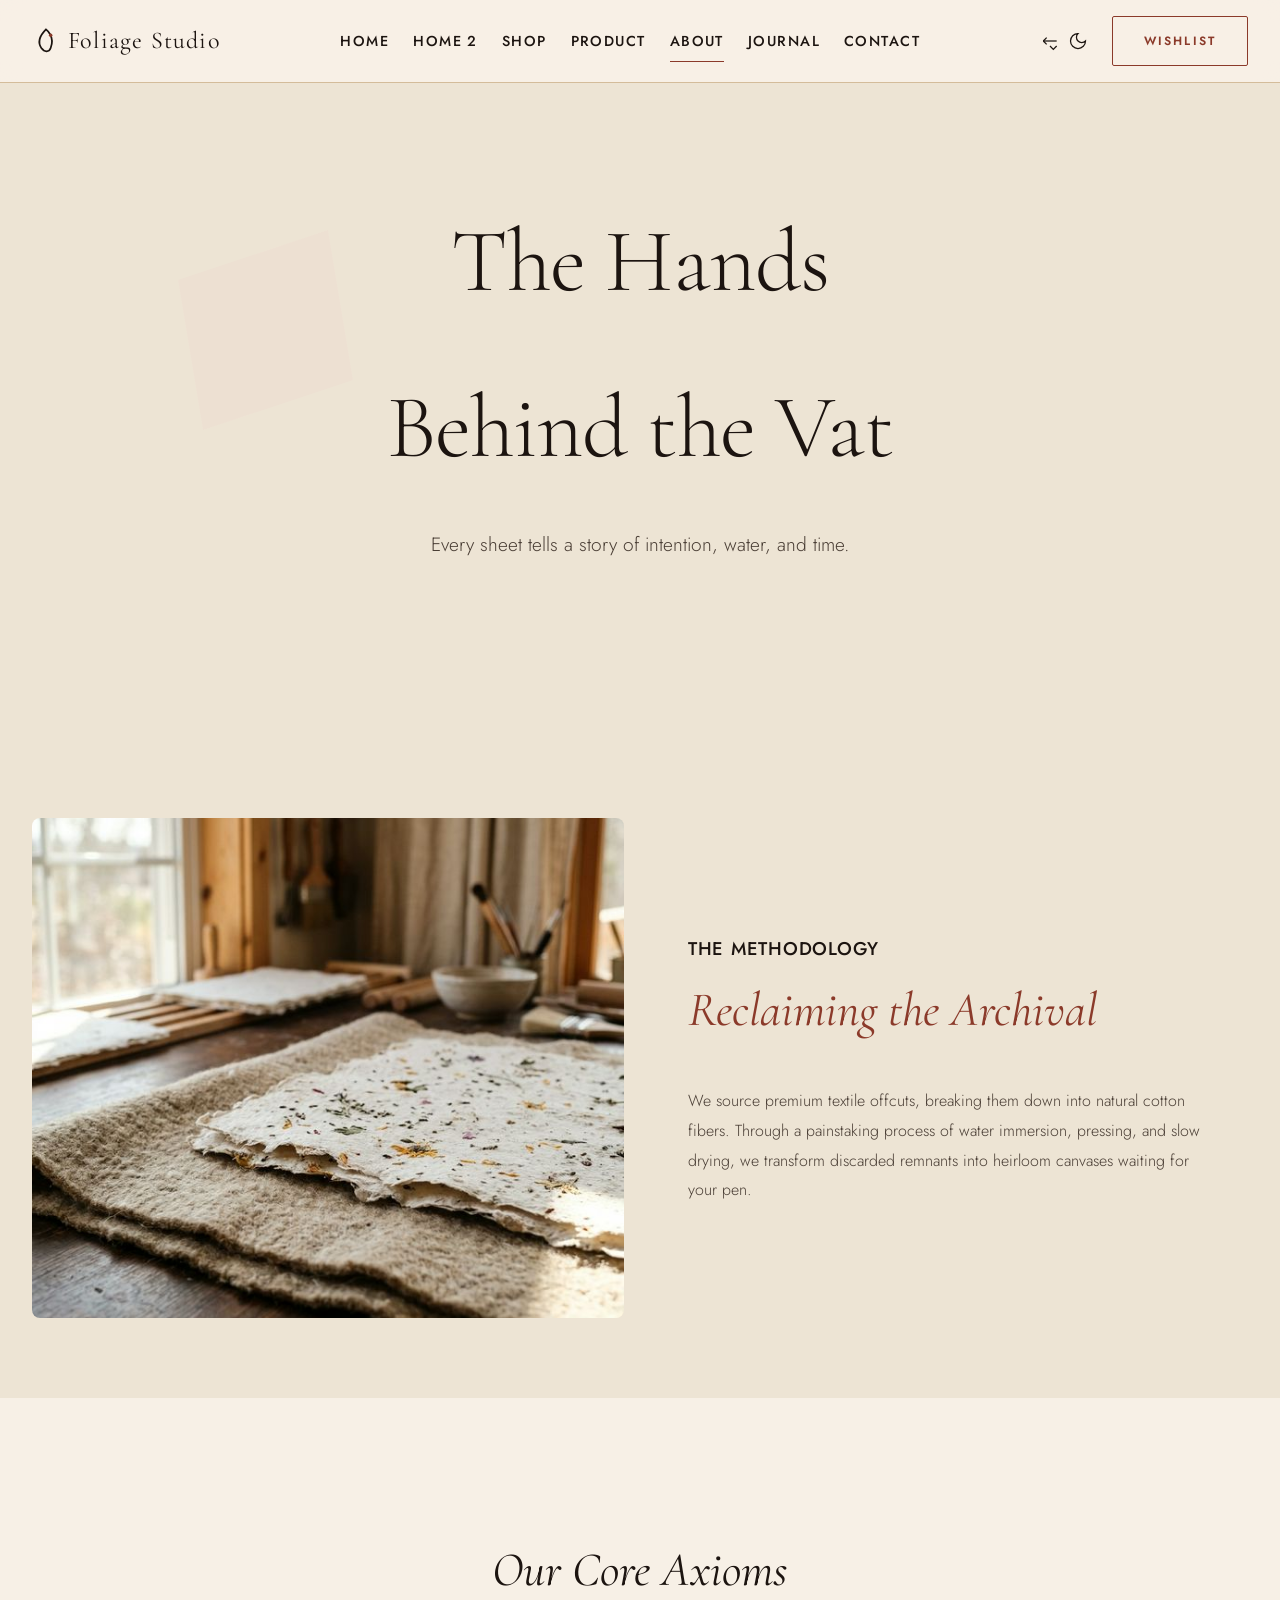
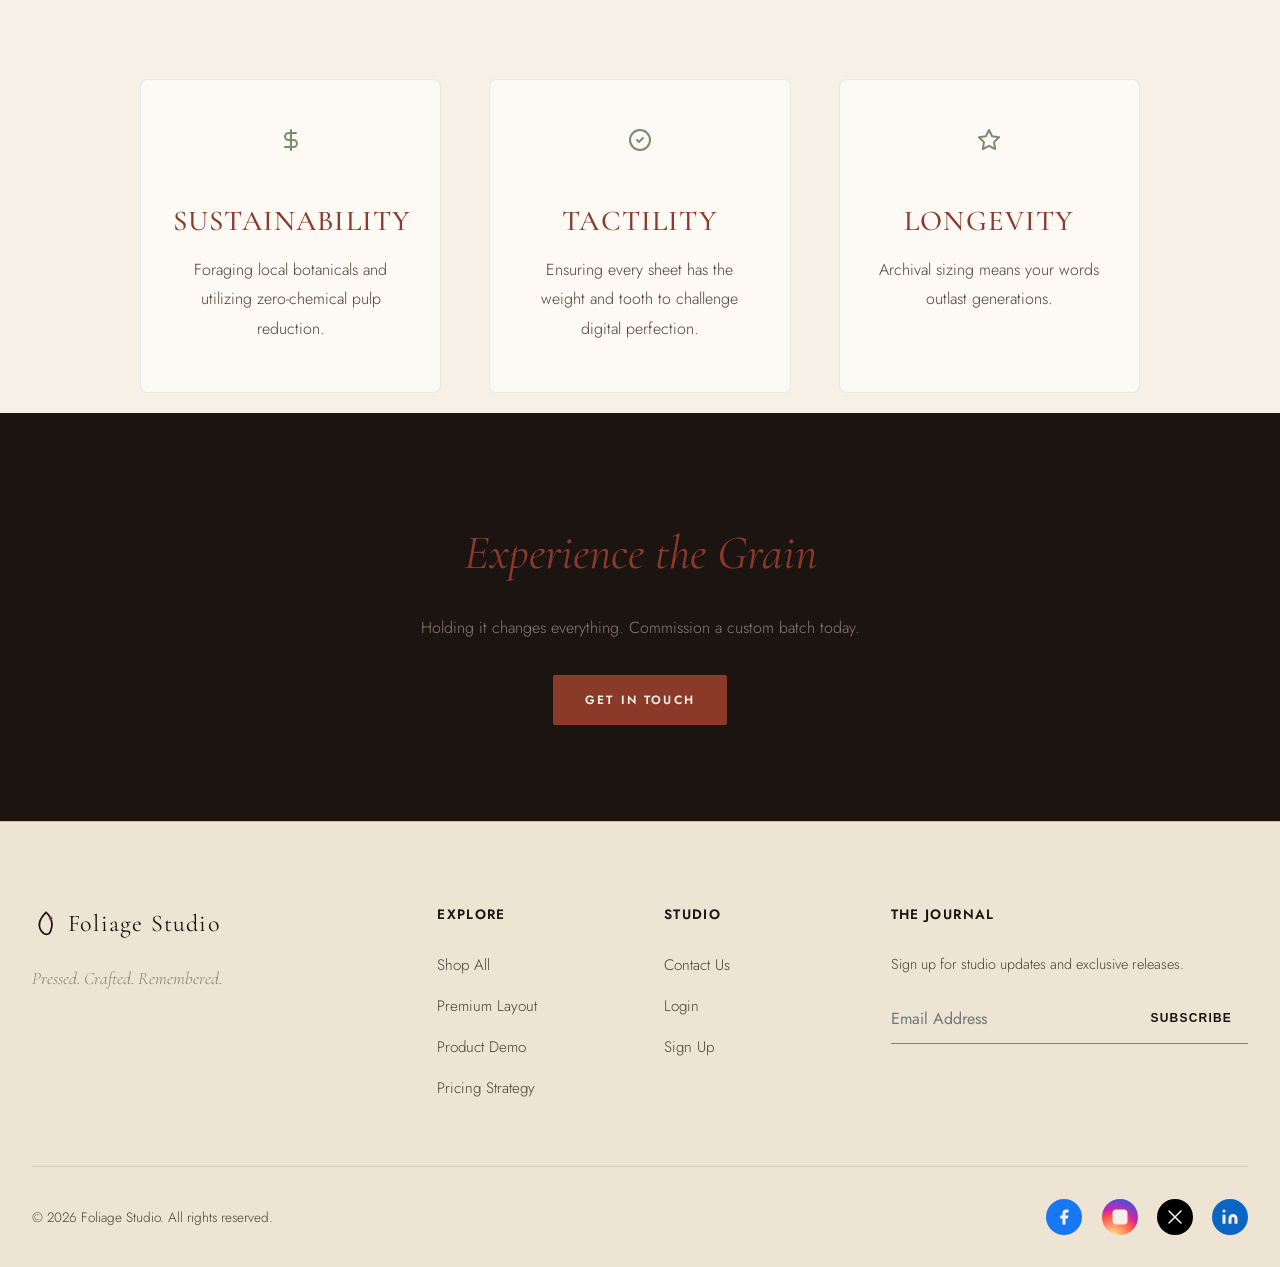
==== about.html @ acf6b8cf "first commit" ====
<!DOCTYPE html>
<html lang="en" dir="ltr">

<head>
    <meta charset="UTF-8">
    <meta name="viewport" content="width=device-width, initial-scale=1.0">
    <title>About | Foliage Studio</title>

    <link rel="preconnect" href="https://fonts.googleapis.com">
    <link rel="preconnect" href="https://fonts.gstatic.com" crossorigin>
    <link
        href="https://fonts.googleapis.com/css2?family=Cormorant+Garamond:ital,wght@0,300;0,400;1,300;1,400&family=Jost:wght@300;500;600&family=Courier+Prime&display=swap"
        rel="stylesheet">

    <link rel="stylesheet" href="assets/css/styles.css">
    <script src="assets/js/script.js" defer></script>
    <style>
        /* Unique Animations for About Page */
        .reveal-right {
            opacity: 0;
            transform: translateX(-50px);
            transition: opacity 1s cubic-bezier(0.2, 0.8, 0.2, 1), transform 1s cubic-bezier(0.2, 0.8, 0.2, 1);
        }

        .reveal-right.in-view {
            opacity: 1;
            transform: translateX(0);
        }

        .slow-zoom {
            overflow: hidden;
            border-radius: var(--radius-lg);
        }

        .slow-zoom img {
            width: 100%;
            height: 100%;
            object-fit: cover;
            transform: scale(1.2);
            transition: transform 2.5s cubic-bezier(0.22, 1, 0.36, 1);
        }

        .slow-zoom.in-view img {
            transform: scale(1);
        }

        .float-pulse {
            animation: aboutFloatPulse 6s ease-in-out infinite;
        }

        @keyframes aboutFloatPulse {
            0% {
                transform: translateY(0) scale(1);
            }

            50% {
                transform: translateY(-15px) scale(1.02);
            }

            100% {
                transform: translateY(0) scale(1);
            }
        }

        .about-values-grid {
            display: grid;
            grid-template-columns: repeat(3, 1fr);
            gap: 3rem;
            margin-top: 4rem;
        }

        .value-card {
            background: var(--bg-card);
            padding: 3rem 2rem;
            text-align: center;
            border-radius: var(--radius-lg);
            border: 0.5px solid rgba(28, 20, 16, 0.08);
            position: relative;
            z-index: 1;
            overflow: hidden;
        }

        .value-card::before {
            content: '';
            position: absolute;
            top: 100%;
            left: 0;
            width: 100%;
            height: 100%;
            background: var(--color-primary-light);
            z-index: -1;
            transition: top 0.4s cubic-bezier(0.2, 0.8, 0.2, 1);
        }

        .value-card:hover::before {
            top: 0;
        }

        .value-card:hover h3 {
            color: var(--color-primary-dark);
        }

        .value-card h3 {
            transition: color 0.4s ease;
        }

        @media (max-width: 900px) {
            .about-values-grid {
                grid-template-columns: 1fr;
            }
        }
    </style>
</head>

<body>
    <header class="site-header">
        <a href="index.html" class="brand-logo">
            <svg xmlns="http://www.w3.org/2000/svg" viewBox="0 0 24 24">
                <path d="M12 2C8 6 4 12 8 18c2.5 3.5 6.5 4 8 0 4-10-4-16-4-16z" />
                <circle cx="16" cy="7" r="1.5" class="brand-dot" />
            </svg>
            Foliage Studio
        </a>

        <nav class="nav-links">
            <a href="index.html">Home</a>
            <a href="home-2.html">Home 2</a>
            <a href="shop.html">Shop</a>
            <a href="product.html">Product</a>
            <a href="about.html" class="active">About</a>
            <a href="journal.html">Journal</a>
            <a href="contact.html">Contact</a>
        </nav>

        <div class="header-actions">
            <!-- Toggles -->
            <div class="header-icons">
                <button class="header-icon rtl-toggle" aria-label="Toggle RTL">
                    <svg xmlns="http://www.w3.org/2000/svg" viewBox="0 0 24 24" fill="none" stroke="currentColor">
                        <path d="M4 12h16" />
                        <path d="M4 12l4 4" />
                        <path d="M4 12l4-4" />
                        <path d="m20 18-4 4-4-4" />
                    </svg>
                </button>
                <button class="header-icon theme-toggle" aria-label="Toggle Dark Mode">
                    <svg xmlns="http://www.w3.org/2000/svg" viewBox="0 0 24 24" fill="none" stroke="currentColor">
                        <path d="M12 3a6 6 0 0 0 9 9 9 9 0 1 1-9-9Z" />
                    </svg>
                </button>
            </div>

            <div class="header-ctas">
                <a href="login.html" class="btn-secondary">Wishlist</a>
            </div>

            <button class="mobile-menu-btn" aria-label="Menu">
                <svg class="lucide lucide-menu" xmlns="http://www.w3.org/2000/svg" width="24" height="24"
                    viewBox="0 0 24 24" fill="none" stroke="currentColor" stroke-width="2" stroke-linecap="round"
                    stroke-linejoin="round">
                    <line x1="4" x2="20" y1="12" y2="12" />
                    <line x1="4" x2="20" y1="6" y2="6" />
                    <line x1="4" x2="20" y1="18" y2="18" />
                </svg>
            </button>
        </div>
    </header>

    <main>
        <!-- ABOUT SECTION 1: UNIQUE HERO TEXT REVEAL -->
        <section class="page-header paper-texture stagger-container" style="padding-bottom: 8rem; position: relative;">
            <svg class="floating-sheet-svg float-pulse" style="left: 10%; top: 20%; opacity: 0.3;"
                viewBox="0 0 100 100">
                <path d="M80 10 L20 30 L30 90 L90 70 Z" fill="var(--color-primary-light)" />
            </svg>

            <h1 class="stagger-item reveal-right" style="font-size: clamp(3rem, 7vw, 6rem);">The Hands<br>Behind the Vat
            </h1>
            <p class="stagger-item"
                style="margin-top:1rem; max-width: 600px; margin-left:auto; margin-right:auto; font-size: 1.2rem;">
                Every sheet tells a story of intention, water, and time.
            </p>
        </section>

        <!-- ABOUT SECTION 2: SLOW ZOOM PROCESS -->
        <section class="section-overlap z-2" style="background:var(--bg-surface);">
            <div class="section-divider-top divider-bg-surface">
                <svg viewBox="0 0 1200 120" preserveAspectRatio="none">
                    <path
                        d="M0 0v46.29c47.79 22.2 103.59 32.17 158 28 70.36-5.37 136.33-33.31 206.8-37.5 73.84-4.36 147.54 16.88 218.2 35.26 69.27 18 138.3 24.88 209.4 13.08 36.15-6 69.85-17.84 104.45-29.34C989.49 25 1113-14.29 1200 52.47V0z"
                        class="shape-fill" opacity=".25" />
                    <path
                        d="M0 0v15.81c13 21.11 27.64 41.05 47.69 56.24C99.41 111.27 165 111 224.58 91.58c31.15-10.15 60.09-26.07 89.67-39.8 40.92-19 84.73-46 130.83-49.67 36.26-2.85 70.9 9.42 98.6 31.56 31.77 25.39 62.32 62 103.63 73 40.44 10.79 81.35-6.69 119.13-24.28s75.16-39 116.92-43.05c59.73-5.85 113.28 22.88 168.9 38.84 30.2 8.66 59 6.17 87.09-7.5V0z"
                        class="shape-fill" opacity=".5" />
                    <path
                        d="M0 0v5.63C149.93 59 314.09 71.32 475.83 42.57c43-8.13 84.6-24.22 127.32-34.42C645.72-2.19 686.91 1 729 9c42.86 8.1 85.63 21.84 128.53 29.8 40.85 7.57 82 4.19 123.1-2.9C1043.14 24.57 1121.24 9 1200 24.83V0z"
                        class="shape-fill" />
                </svg>
            </div>

            <div class="grid grid-2 stagger-container" style="align-items: center;">
                <div class="slow-zoom stagger-item" style="height: 500px;">
                    <img src="assets/images/about_methodology.png" alt="Studio Process">
                </div>
                <div class="stagger-item" style="padding: 2rem;">
                    <h3 style="color:var(--text-ink);">The Methodology</h3>
                    <h2 style="margin-bottom: 2rem; color: var(--color-primary);">Reclaiming the Archival</h2>
                    <p>We source premium textile offcuts, breaking them down into natural cotton fibers. Through a
                        painstaking process of water immersion, pressing, and slow drying, we transform discarded
                        remnants into heirloom canvases waiting for your pen.</p>
                </div>
            </div>
        </section>

        <!-- ABOUT SECTION 3: ANIMATED VALUES GRID -->
        <section class="section-overlap z-3 paper-texture" style="background:var(--bg-primary);">
            <div class="section-divider-top divider-bg-primary">
                <svg viewBox="0 0 1200 120" preserveAspectRatio="none">
                    <path
                        d="M321.39,56.44c58-10.79,114.16-30.13,172-41.86,82.39-16.72,168.19-17.73,250.45-.39C823.78,31,906.67,72,985.66,92.83c70.05,18.48,146.53,26.09,214.34,3V0H0V27.35A600.21,600.21,0,0,0,321.39,56.44Z"
                        class="shape-fill"></path>
                </svg>
            </div>

            <div class="stagger-container" style="text-align: center; max-width: 1000px; margin: 0 auto;">
                <h2 class="stagger-item">Our Core Axioms</h2>
                <div class="about-values-grid">
                    <div class="value-card stagger-item">
                        <svg class="card-icon" xmlns="http://www.w3.org/2000/svg" width="32" height="32"
                            viewBox="0 0 24 24" fill="none" stroke="currentColor" stroke-width="2"
                            stroke-linecap="round" stroke-linejoin="round">
                            <path d="M12 2v20" />
                            <path d="M17 5H9.5a3.5 3.5 0 0 0 0 7h5a3.5 3.5 0 0 1 0 7H6" />
                        </svg>
                        <h3 style="margin-top: 1rem; font-family:var(--font-display); font-size:1.8rem;">Sustainability
                        </h3>
                        <p style="margin-top: 0.5rem;">Foraging local botanicals and utilizing zero-chemical pulp
                            reduction.</p>
                    </div>
                    <div class="value-card stagger-item">
                        <svg class="card-icon" xmlns="http://www.w3.org/2000/svg" width="32" height="32"
                            viewBox="0 0 24 24" fill="none" stroke="currentColor" stroke-width="2"
                            stroke-linecap="round" stroke-linejoin="round">
                            <circle cx="12" cy="12" r="10" />
                            <path d="m9 12 2 2 4-4" />
                        </svg>
                        <h3 style="margin-top: 1rem; font-family:var(--font-display); font-size:1.8rem;">Tactility</h3>
                        <p style="margin-top: 0.5rem;">Ensuring every sheet has the weight and tooth to challenge
                            digital perfection.</p>
                    </div>
                    <div class="value-card stagger-item">
                        <svg class="card-icon" xmlns="http://www.w3.org/2000/svg" width="32" height="32"
                            viewBox="0 0 24 24" fill="none" stroke="currentColor" stroke-width="2"
                            stroke-linecap="round" stroke-linejoin="round">
                            <polygon
                                points="12 2 15.09 8.26 22 9.27 17 14.14 18.18 21.02 12 17.77 5.82 21.02 7 14.14 2 9.27 8.91 8.26 12 2" />
                        </svg>
                        <h3 style="margin-top: 1rem; font-family:var(--font-display); font-size:1.8rem;">Longevity</h3>
                        <p style="margin-top: 0.5rem;">Archival sizing means your words outlast generations.</p>
                    </div>
                </div>
            </div>
        </section>

        <!-- ABOUT SECTION 4: FULL WIDTH CTA DEEP -->
        <section class="section-overlap z-4"
            style="background:var(--bg-dark); color: #F7F0E6; padding: 6rem 2rem; margin-top: -60px; text-align: center;">
            <div class="section-divider-top" style="fill:var(--bg-dark);">
                <svg viewBox="0 0 1200 120" preserveAspectRatio="none">
                    <path
                        d="M0,0V46.29c47.79,22.2,103.59,32.17,158,28,70.36-5.37,136.33-33.31,206.8-37.5C438.64,32.43,512.34,53.67,583,72.05c69.27,18,138.3,24.88,209.4,13.08,36.15-6,69.85-17.84,104.45-29.34C989.49,25,1113-14.29,1200,52.47V0Z"
                        fill="var(--bg-dark)"></path>
                </svg>
            </div>

            <div class="stagger-container float-pulse"
                style="max-width: 600px; margin: 0 auto; position: relative; z-index: 2;">
                <h2 class="stagger-item" style="color:var(--color-primary); font-size: 3rem; margin-bottom: 1rem;">
                    Experience the Grain</h2>
                <p class="stagger-item" style="color: var(--text-faint); margin-bottom: 2rem;">Holding it changes
                    everything. Commission a custom batch today.</p>
                <a href="contact.html" class="btn-primary stagger-item">Get in Touch</a>
            </div>
        </section>

    </main>

    <footer class="site-footer">
        <div class="footer-grid">
            <div class="footer-brand">
                <div class="brand-logo">
                    <svg xmlns="http://www.w3.org/2000/svg" viewBox="0 0 24 24">
                        <path d="M12 2C8 6 4 12 8 18c2.5 3.5 6.5 4 8 0 4-10-4-16-4-16z" />
                        <circle cx="16" cy="7" r="1.5" class="brand-dot" />
                    </svg>
                    Foliage Studio
                </div>
                <p>Pressed. Crafted. Remembered.</p>
            </div>

            <div>
                <h3 class="footer-title">Explore</h3>
                <nav class="footer-links">
                    <a href="shop.html">Shop All</a>
                    <a href="home-2.html">Premium Layout</a>
                    <a href="product.html">Product Demo</a>
                    <a href="pricing.html">Pricing Strategy</a>
                </nav>
            </div>

            <div>
                <h3 class="footer-title">Studio</h3>
                <nav class="footer-links">
                    <a href="contact.html">Contact Us</a>
                    <a href="login.html">Login</a>
                    <a href="register.html">Sign Up</a>
                </nav>
            </div>

            <div>
                <h3 class="footer-title">The Journal</h3>
                <p style="font-size:0.9rem; margin-bottom: 0.5rem;">Sign up for studio updates and exclusive releases.
                </p>
                <form class="newsletter-form" onsubmit="event.preventDefault()">
                    <input type="email" placeholder="Email Address" class="newsletter-input" required>
                    <button type="submit" class="newsletter-btn">Subscribe</button>
                </form>
            </div>
        </div>

        <div class="footer-bottom">
            <p>&copy; 2026 Foliage Studio. All rights reserved.</p>
            <div class="social-icons">
                <a href="#" class="social-icon social-facebook" aria-label="Facebook">
                    <svg viewBox="0 0 24 24">
                        <path d="M18 2h-3a5 5 0 0 0-5 5v3H7v4h3v8h4v-8h3l1-4h-4V7a1 1 0 0 1 1-1h3z" />
                    </svg>
                </a>
                <a href="#" class="social-icon social-instagram" aria-label="Instagram">
                    <svg viewBox="0 0 24 24">
                        <rect x="2" y="2" width="20" height="20" rx="5" ry="5" />
                        <path d="M16 11.37A4 4 0 1 1 12.63 8 4 4 0 0 1 16 11.37z" />
                        <line x1="17.5" y1="6.5" x2="17.51" y2="6.5" />
                    </svg>
                </a>
                <a href="#" class="social-icon social-twitter" aria-label="Twitter">
                    <svg viewBox="0 0 24 24">
                        <path d="M4 4l16 16M4 20L20 4" stroke="currentColor" stroke-width="2" stroke-linecap="round"
                            fill="none" />
                    </svg>
                </a>
                <a href="#" class="social-icon social-linkedin" aria-label="LinkedIn">
                    <svg viewBox="0 0 24 24">
                        <path d="M16 8a6 6 0 0 1 6 6v7h-4v-7a2 2 0 0 0-2-2 2 2 0 0 0-2 2v7h-4v-7a6 6 0 0 1 6-6z" />
                        <rect x="2" y="9" width="4" height="12" />
                        <circle cx="4" cy="4" r="2" />
                    </svg>
                </a>
            </div>
        </div>
    </footer>

    <!-- Run observer for custom elements just in case, but they are bound by script.js -->
    <script>
        document.addEventListener('DOMContentLoaded', () => {
            const extraObserverOptions = { threshold: 0.2 };
            const extraObserver = new IntersectionObserver((entries, obs) => {
                entries.forEach(entry => {
                    if (entry.isIntersecting) {
                        entry.target.classList.add('in-view');
                        obs.unobserve(entry.target);
                    }
                });
            }, extraObserverOptions);

            document.querySelectorAll('.reveal-right, .slow-zoom').forEach(el => {
                extraObserver.observe(el);
            });
        });
    </script>
</body>

</html>
---- assets/css/styles.css ----
/* 
  Foliage Studio — Handmade Paper & Stationery 
  Anti-Gravity Design System
*/

/* CSS VARIABLES — MANDATORY */
:root {
    /* Primary: Umber Rust */
    --color-primary: #8B3A2A;
    --color-primary-mid: #C0604A;
    --color-primary-light: #F0D8D0;
    --color-primary-dark: #5C2119;

    /* Secondary: Pressed Sage */
    --color-secondary: #7A8C6E;
    --color-secondary-mid: #4E5E44;
    --color-secondary-light: #D6E4CE;
    --color-secondary-dark: #2C3826;

    /* Backgrounds — Light Mode */
    --bg-primary: #F7F0E6;
    --bg-surface: #EDE4D4;
    --bg-card: #FDFAF5;
    --bg-deep: #D4BC9A;

    /* Backgrounds — Dark Mode */
    --bg-dark: #1C1410;
    --bg-dark-surface: #2E241C;
    --bg-dark-card: #3D3028;

    /* Text */
    --text-ink: #1C1410;
    --text-muted: #4A3E35;
    --text-faint: #8C7D72;
    --text-invert: #F7F0E6;

    /* Status — ONLY for indicators/metrics */
    --status-success: #3B6018;
    --status-warning: #7A5000;
    --status-error: #8B2020;
    --status-success-bg: #EDF4E8;
    --status-warning-bg: #FDF5E4;
    --status-error-bg: #FDECEA;

    /* Spacing */
    --radius-sm: 2px;
    --radius-md: 4px;
    --radius-lg: 8px;
    --radius-xl: 16px;

    /* Anti-Gravity Shadows */
    --shadow-float: 0 8px 32px rgba(28, 20, 16, 0.10), 0 2px 8px rgba(28, 20, 16, 0.06);
    --shadow-lift: 0 20px 60px rgba(28, 20, 16, 0.14), 0 4px 16px rgba(28, 20, 16, 0.08);
    --shadow-press: 0 2px 8px rgba(28, 20, 16, 0.12);

    /* Typography */
    --font-display: 'Cormorant Garamond', Georgia, serif;
    --font-body: 'Jost', 'Helvetica Neue', sans-serif;
    --font-mono: 'Courier New', monospace;

    /* Header Variable for easy JS toggles */
    --bg-primary-rgb: 247, 240, 230;
}

[data-theme="dark"] {
    --bg-primary: #1C1410;
    --bg-surface: #2E241C;
    --bg-card: #3D3028;
    --bg-deep: #4D3C30;

    --text-ink: #F7F0E6;
    --text-muted: #C4B09A;
    --text-faint: #8C7D72;

    --color-primary: #C0604A;
    --color-primary-light: #5C2119;

    --color-secondary: #9AAE8C;
    --color-secondary-light: #2C3826;

    --bg-primary-rgb: 28, 20, 16;
}

/* Base Styles */
* {
    box-sizing: border-box;
    margin: 0;
    padding: 0;
}

body {
    background-color: var(--bg-primary);
    color: var(--text-muted);
    font-family: var(--font-body);
    font-weight: 300;
    font-size: 1rem;
    line-height: 1.85;
    transition: background-color 0.4s ease, color 0.4s ease;
    overflow-x: hidden;
}

/* Typography Rules */
h1 {
    font-family: var(--font-display);
    font-weight: 300;
    font-size: clamp(2.5rem, 6vw, 4.5rem);
    letter-spacing: -0.01em;
    color: var(--text-ink);
}

h2 {
    font-family: var(--font-display);
    font-weight: 400;
    font-size: clamp(1.8rem, 4vw, 3rem);
    font-style: italic;
    color: var(--text-ink);
}

h3 {
    font-family: var(--font-body);
    font-weight: 500;
    font-size: 1.15rem;
    letter-spacing: 0.04em;
    text-transform: uppercase;
    color: var(--color-primary);
}

label,
.label-text {
    font-family: var(--font-body);
    font-weight: 600;
    font-size: 0.68rem;
    letter-spacing: 0.2em;
    text-transform: uppercase;
    color: var(--text-ink);
}

.price {
    font-family: var(--font-mono);
    font-size: 1.1rem;
    color: var(--color-primary);
}

a {
    text-decoration: none;
    color: inherit;
    transition: color 0.3s;
}

/* BUTTONS */
button,
input[type="submit"] {
    outline: none;
}

.btn-primary {
    background: var(--color-primary);
    color: var(--text-invert);
    font-family: var(--font-body);
    font-size: 0.75rem;
    font-weight: 600;
    letter-spacing: 0.18em;
    text-transform: uppercase;
    padding: 14px 32px;
    border: none;
    border-radius: var(--radius-sm);
    cursor: pointer;
    transition: background 0.25s, transform 0.2s, box-shadow 0.25s;
    display: inline-flex;
    align-items: center;
    justify-content: center;
}

.btn-primary:hover {
    background: var(--color-primary-mid);
    transform: translateY(-2px);
    box-shadow: var(--shadow-float);
}

.btn-secondary {
    background: transparent;
    color: var(--color-primary);
    border: 1px solid var(--color-primary);
    font-family: var(--font-body);
    font-size: 0.75rem;
    font-weight: 600;
    letter-spacing: 0.18em;
    text-transform: uppercase;
    padding: 13px 31px;
    border-radius: var(--radius-sm);
    cursor: pointer;
    transition: all 0.25s;
    display: inline-flex;
    align-items: center;
    justify-content: center;
}

.btn-secondary:hover {
    background: var(--color-primary-light);
    transform: translateY(-2px);
}

/* Icon Buttons */
.btn-icon-only {
    background: transparent;
    border: none;
    cursor: pointer;
    color: var(--text-ink);
    transition: transform 0.25s, color 0.25s;
    display: inline-flex;
    align-items: center;
    justify-content: center;
    width: 40px;
    height: 40px;
}

.btn-icon-only:hover {
    transform: scale(1.1);
    color: var(--color-primary);
}

/* ANTI-GRAVITY CARD RULES */
.card {
    background: var(--bg-card);
    border: 0.5px solid rgba(28, 20, 16, 0.08);
    border-radius: var(--radius-lg);
    box-shadow: var(--shadow-float);
    transition: transform 0.3s cubic-bezier(.22, 1, .36, 1), box-shadow 0.3s, background 0.4s ease;
    transform-origin: center bottom;

    /* STRICT CENTER ALIGNMENT */
    display: flex;
    flex-direction: column;
    align-items: center;
    text-align: center;
    padding: 2rem;
    overflow: hidden;
    /* For images inside */
}

/* The exception rule is applied specifically below or via modifier classes */
.card-content {
    display: flex;
    flex-direction: column;
    align-items: center;
    width: 100%;
}

.card:hover {
    transform: translateY(-8px) rotate3d(0.5, 1, 0, 1.5deg);
    box-shadow: var(--shadow-lift);
}

[data-theme="dark"] .card {
    border-color: rgba(247, 240, 230, 0.05);
    /* Slight adjustment for dark mode borders */
}

/* Exception classes */
.card-align-left {
    align-items: flex-start;
    text-align: left;
}

.card-align-right {
    align-items: flex-end;
    text-align: right;
}

.card-image-wrap {
    width: calc(100% + 4rem);
    margin-top: -2rem;
    margin-left: -2rem;
    margin-right: -2rem;
    margin-bottom: 1.5rem;
    overflow: hidden;
    height: 300px;
}

.card-image-wrap img {
    width: 100%;
    height: 100%;
    object-fit: cover;
    transition: transform 0.4s ease;
}

.card:hover .card-image-wrap img {
    transform: scale(1.04);
}

.card-icon {
    color: var(--color-secondary);
    width: 24px;
    height: 24px;
    margin-bottom: 1rem;
}

/* PAPER TEXTURE OVERLAY */
.paper-texture {
    position: relative;
}

.paper-texture::before {
    display: none;
    /* Removed artisanal paper grain */
}

/* OVERLAPPING SECTIONS & SVG MASKING */
.section-overlap {
    position: relative;
    padding: 8rem 2rem 5rem 2rem;
}

/* The actual overlap margins, z-indexes applied directly */
.z-1 {
    z-index: 1;
}

.z-2 {
    z-index: 2;
    margin-top: 0;
}

.z-3 {
    z-index: 3;
    margin-top: 0;
}

.z-4 {
    z-index: 4;
    margin-top: 0;
}

/* SVG Leaf Mask Divider */
.section-divider-top {
    display: none;
    /* Removed wavy paper dividers entirely */
}

.section-divider-top svg {
    display: block;
    width: calc(100% + 1.3px);
    height: 100px;
}

.section-divider-top .shape-fill {
    fill: var(--bg-surface);
    transition: fill 0.4s ease;
}

.divider-bg-primary .shape-fill {
    fill: var(--bg-primary);
}

.divider-bg-card .shape-fill {
    fill: var(--bg-card);
}

.divider-bg-surface .shape-fill {
    fill: var(--bg-surface);
}

/* HEADER / NAV */
.site-header {
    position: sticky;
    top: 0;
    backdrop-filter: blur(12px) saturate(1.5);
    -webkit-backdrop-filter: blur(12px) saturate(1.5);
    background: rgba(var(--bg-primary-rgb), 0.88);
    border-bottom: 0.5px solid var(--bg-deep);
    z-index: 1000;
    padding: 1rem 2rem;
    display: flex;
    align-items: center;
    justify-content: space-between;
    transition: background 0.4s ease, border-color 0.4s ease;
}

.brand-logo {
    display: flex;
    align-items: center;
    gap: 0.5rem;
    color: var(--text-ink);
    font-family: var(--font-display);
    font-size: 1.5rem;
    font-weight: 400;
    letter-spacing: 0.05em;
    z-index: 1001;
    /* Above mobile menu */
}

.brand-logo svg {
    width: 28px;
    height: 28px;
    stroke: var(--text-ink);
    fill: none;
    stroke-width: 1.5;
}

.brand-dot {
    fill: var(--color-primary);
    stroke: none;
}

.nav-links {
    display: flex;
    gap: 1.5rem;
    list-style: none;
    white-space: nowrap;
}

.nav-links a {
    font-family: var(--font-body);
    font-size: 0.9rem;
    font-weight: 500;
    color: var(--text-ink);
    text-transform: uppercase;
    letter-spacing: 0.1em;
    position: relative;
    padding: 0.5rem 0;
}

/* Nav underline grows from center */
.nav-links a::after {
    content: '';
    position: absolute;
    bottom: 0;
    left: 0;
    width: 100%;
    height: 1px;
    background-color: var(--color-primary);
    transform: scaleX(0);
    transform-origin: center;
    transition: transform 0.3s ease;
}

.nav-links a:hover::after,
.nav-links a.active::after {
    transform: scaleX(1);
}

.header-actions {
    display: flex;
    align-items: center;
    gap: 1.5rem;
    z-index: 1001;
}

.header-ctas {
    display: flex;
    gap: 0.75rem;
}

.header-icons {
    display: flex;
    gap: 0.5rem;
}

.header-icon {
    color: var(--text-ink);
    background: transparent;
    border: none;
    cursor: pointer;
    width: 20px !important;
    height: 20px !important;
    display: flex;
    align-items: center;
    justify-content: center;
    transition: transform 0.2s, color 0.2s;
    padding: 0;
}

.header-icon svg {
    width: 20px;
    height: 20px;
    stroke-width: 1.5;
}

.header-icon:hover {
    transform: scale(1.1);
    color: var(--color-primary);
}

.mobile-menu-btn {
    display: none;
    background: transparent;
    border: none;
    color: var(--text-ink);
    cursor: pointer;
    z-index: 1001;
}

/* RESPONSIVE HEADERS / NAV */
@media (max-width: 1024px) {
    .nav-links {
        display: none;
        /* Force hide the desktop menu entries by default */
        position: fixed;
        top: 0;
        right: 0;
        width: 300px;
        height: 100vh;
        background: var(--bg-surface);
        flex-direction: column;
        align-items: center;
        justify-content: center;
        padding: 4rem 2rem;
        box-shadow: -10px 0 30px rgba(0, 0, 0, 0.1);
        z-index: 1000;
        border-left: 0.5px solid var(--bg-deep);
        gap: 2rem;
    }

    /* ONLY show the menu when the hamburger is clicked */
    .nav-links.active {
        display: flex;
    }

    /* RTL support for the active menu */
    [dir="rtl"] .nav-links {
        right: auto;
        left: 0;
        border-left: none;
        border-right: 0.5px solid var(--bg-deep);
        box-shadow: 10px 0 30px rgba(0, 0, 0, 0.1);
    }

    .mobile-menu-btn {
        display: block;
    }

    .header-actions {
        gap: 1rem;
    }
}

@media (max-width: 900px) {
    .header-ctas .btn-secondary {
        display: none;
        /* Hide wishlist text btn, maybe just show icon */
    }
}


/* RESPONSIVE GRID (STRICT) */
.grid {
    display: grid;
    gap: 2rem;
    width: 100%;
    max-width: 1280px;
    margin: 0 auto;
}

/* ≥1024px Flexible Grid (Default) */
.grid-2 {
    grid-template-columns: repeat(2, 1fr);
}

.grid-3 {
    grid-template-columns: repeat(3, 1fr);
}

.grid-4 {
    grid-template-columns: repeat(4, 1fr);
}

/* 768px → STRICT 2x2 grid */
@media (max-width: 1023px) {

    .grid-3,
    .grid-4 {
        grid-template-columns: repeat(2, 1fr);
    }
}

/* 360px → 1 column */
@media (max-width: 600px) {

    .grid-2,
    .grid-3,
    .grid-4 {
        grid-template-columns: 1fr;
    }

    .section-overlap {
        padding-left: 1rem;
        padding-right: 1rem;
    }
}

/* HERO SECTION */
.section-hero {
    position: relative;
    min-height: 95vh;
    display: flex;
    align-items: center;
    justify-content: center;
    text-align: center;
    padding: 4rem 2rem;
    overflow: hidden;
    background-color: var(--bg-dark);
}

.hero-bg-wrapper {
    position: absolute;
    inset: 0;
    z-index: 0;
}

.hero-bg-img {
    width: 100%;
    height: 100%;
    object-fit: cover;
}

.hero-overlay {
    position: absolute;
    inset: 0;
    background: linear-gradient(135deg, rgba(28, 20, 16, 0.5), rgba(139, 58, 42, 0.3));
    z-index: 1;
}

.hero-content {
    position: relative;
    z-index: 10;
    max-width: 800px;
}

.hero-content h1 {
    color: #F7F0E6;
    /* Force light text on dark hero */
    margin-bottom: 1rem;
    /* Ink bleed animation applied via JS/SVG */
    opacity: 0;
}

.hero-content p {
    color: #F0D8D0;
    font-family: var(--font-display);
    font-size: clamp(1.2rem, 2.5vw, 1.8rem);
    font-style: italic;
    margin-bottom: 2.5rem;
    font-weight: 300;
}

.hero-ctas {
    display: flex;
    gap: 1rem;
    justify-content: center;
}

/* Dark theme specific btn tweak for hero */
.hero-ctas .btn-secondary {
    color: #F7F0E6;
    border-color: #F7F0E6;
}

.hero-ctas .btn-secondary:hover {
    background: rgba(247, 240, 230, 0.1);
    color: #F7F0E6;
}

.floating-leaf {
    position: absolute;
    bottom: 20%;
    right: 15%;
    width: 120px;
    height: auto;
    opacity: 0.6;
    fill: none;
    stroke: #F7F0E6;
    stroke-width: 0.5;
    animation: float 8s ease-in-out infinite;
    pointer-events: none;
    z-index: 5;
}

/* Animations Core */
@keyframes float {
    0% {
        transform: translateY(0) rotate(0deg);
    }

    50% {
        transform: translateY(-20px) rotate(5deg);
    }

    100% {
        transform: translateY(0) rotate(0deg);
    }
}

.stagger-item {
    opacity: 0;
    transform: translateY(40px);
    transition: opacity 0.8s cubic-bezier(.22, 1, .36, 1), transform 0.8s cubic-bezier(.22, 1, .36, 1);
}

.stagger-item.in-view {
    opacity: 1;
    transform: translateY(0);
}

/* HERO INK BLEED CLIP PATH */
.ink-bleed-text {
    clip-path: url(#ink-bleed);
    -webkit-clip-path: url(#ink-bleed);
    transition: clip-path 2s cubic-bezier(.4, 0, .2, 1), -webkit-clip-path 2s cubic-bezier(.4, 0, .2, 1);
}

/* SHOP CATEGORIES (Services) */
.category-card {
    position: relative;
    padding: 0;
    height: 400px;
    border-radius: var(--radius-lg);
    overflow: hidden;
    display: flex;
    align-items: center;
    justify-content: center;
    text-decoration: none;
}

.category-card img {
    position: absolute;
    inset: 0;
    width: 100%;
    height: 100%;
    object-fit: cover;
    transition: transform 0.6s cubic-bezier(.22, 1, .36, 1);
}

.category-overlay {
    position: absolute;
    inset: 0;
    background: rgba(28, 20, 16, 0.25);
    transition: background 0.4s ease;
}

.category-card:hover .category-overlay {
    background: rgba(28, 20, 16, 0.45);
}

.category-card:hover img {
    transform: scale(1.08);
}

.category-title {
    position: relative;
    z-index: 2;
    color: #F7F0E6;
    font-family: var(--font-display);
    font-size: 2rem;
    letter-spacing: 0.05em;
    font-weight: 400;
    transition: transform 0.4s ease;
}

.category-card:hover .category-title {
    transform: translateY(-5px);
}

/* ABOUT SECTION */
.about-split {
    display: grid;
    grid-template-columns: 1fr 1fr;
    gap: 4rem;
    align-items: center;
    max-width: 1200px;
    margin: 0 auto;
}

.about-text {
    padding-right: 2rem;
}

.pull-quote {
    font-family: var(--font-display);
    font-size: clamp(1.5rem, 3vw, 2.2rem);
    font-style: italic;
    color: var(--color-primary);
    margin: 2rem 0;
    line-height: 1.4;
    position: relative;
}

.ink-dot {
    width: 8px;
    height: 8px;
    background-color: var(--color-primary);
    border-radius: 50%;
    display: inline-block;
    margin-top: 1rem;
}

.about-images {
    position: relative;
    height: 600px;
}

.about-img-1 {
    position: absolute;
    top: 0;
    right: 0;
    width: 75%;
    height: 80%;
    object-fit: cover;
    border-radius: var(--radius-md);
    box-shadow: var(--shadow-float);
    z-index: 1;
}

.about-img-2 {
    position: absolute;
    bottom: 0;
    left: 0;
    width: 60%;
    height: 60%;
    object-fit: cover;
    border-radius: var(--radius-md);
    box-shadow: var(--shadow-lift);
    z-index: 2;
}

@media (max-width: 900px) {
    .about-split {
        grid-template-columns: 1fr;
        gap: 3rem;
    }

    .about-text {
        padding-right: 0;
    }

    .about-images {
        height: 450px;
    }
}

/* FEATURES SECTION */
.feature-grid {
    margin-top: 4rem;
}

/* TESTIMONIALS SECTION */
.testimonials-section {
    text-align: center;
}

.testimonial-stack {
    display: flex;
    flex-direction: column;
    gap: 2rem;
    max-width: 800px;
    margin: 3rem auto 0;
}

.testimonial-card {
    position: relative;
    padding: 3rem;
    background: var(--bg-card);
    border-radius: var(--radius-lg);
    border: 0.5px solid rgba(28, 20, 16, 0.08);
    box-shadow: var(--shadow-press);
}

.quote-mark {
    position: absolute;
    top: -10px;
    left: 20px;
    font-family: var(--font-display);
    font-size: 5rem;
    color: var(--bg-deep);
    opacity: 0.3;
    line-height: 1;
}

[dir="rtl"] .quote-mark {
    left: auto;
    right: 20px;
}

.testimonial-text {
    font-family: var(--font-display);
    font-style: italic;
    font-size: clamp(1.2rem, 2vw, 1.5rem);
    color: var(--text-ink);
    margin-bottom: 1.5rem;
    line-height: 1.6;
}

.testimonial-author {
    font-family: var(--font-body);
    font-weight: 500;
    font-size: 0.9rem;
    color: var(--text-ink);
    text-transform: uppercase;
    letter-spacing: 0.1em;
}

.testimonial-product {
    font-size: 0.8rem;
    color: var(--text-faint);
    margin-top: 0.2rem;
}

/* CTA BANNER */
.cta-banner {
    background-color: var(--color-primary);
    color: #F7F0E6;
    text-align: center;
    padding: 6rem 2rem;
    position: relative;
    overflow: hidden;
}

.cta-banner-bg {
    position: absolute;
    inset: 0;
    opacity: 0.1;
    background-image: url("data:image/svg+xml,%3Csvg width='40' height='40' viewBox='0 0 40 40' xmlns='http://www.w3.org/2000/svg'%3E%3Cpath d='M20 3c-8.5 0-14.8 5.4-17 13.5C5.7 10 11.6 6 20 6c8.4 0 14.3 4 17 10.5C34.8 8.4 28.5 3 20 3zM3 20c2.2 8.1 8.5 13.5 17 13.5s14.8-5.4 17-13.5C34.3 26.5 28.4 30.5 20 30.5S5.7 26.5 3 20z' fill='%23F7F0E6' fill-opacity='1' fill-rule='evenodd'/%3E%3C/svg%3E");
    z-index: 0;
}

.cta-banner h2 {
    color: #F7F0E6;
    margin-bottom: 1rem;
    position: relative;
    z-index: 1;
}

.cta-banner p {
    color: var(--color-primary-light);
    margin-bottom: 2.5rem;
    font-size: 1.1rem;
    position: relative;
    z-index: 1;
}

.cta-banner .btn-secondary {
    color: #F7F0E6;
    border-color: #F7F0E6;
    position: relative;
    z-index: 1;
}

.cta-banner .btn-secondary:hover {
    background-color: rgba(247, 240, 230, 0.1);
    transform: translateY(-2px);
}

.floating-sheet-svg {
    position: absolute;
    top: -20px;
    right: -20px;
    width: 250px;
    height: 250px;
    opacity: 0.8;
    z-index: 1;
    animation: float 10s ease-in-out infinite;
}

[dir="rtl"] .floating-sheet-svg {
    right: auto;
    left: -20px;
}

/* FOOTER */
.site-footer {
    background-color: var(--bg-surface);
    color: var(--text-muted);
    padding: 5rem 2rem 2rem;
    position: relative;
    /* No gap above footer */
    margin-top: 0;
    border-top: 0.5px solid var(--bg-deep);
}

.footer-grid {
    display: grid;
    grid-template-columns: 2fr 1fr 1fr 2fr;
    gap: 3rem;
    max-width: 1280px;
    margin: 0 auto;
}

.footer-brand .brand-logo {
    margin-bottom: 1rem;
}

.footer-brand p {
    font-family: var(--font-display);
    font-style: italic;
    font-size: 1.1rem;
    color: var(--text-faint);
}

.footer-title {
    font-family: var(--font-body);
    font-weight: 600;
    font-size: 0.85rem;
    text-transform: uppercase;
    letter-spacing: 0.1em;
    color: var(--text-ink);
    margin-bottom: 1.5rem;
}

.footer-links {
    list-style: none;
    display: flex;
    flex-direction: column;
    gap: 0.8rem;
}

.footer-links a {
    color: var(--text-muted);
    font-size: 0.95rem;
}

.footer-links a:hover {
    color: var(--color-primary);
}

.newsletter-form {
    display: flex;
    margin-top: 1rem;
    position: relative;
}

.newsletter-input {
    flex: 1;
    background: transparent;
    border: none;
    border-bottom: 1px solid var(--text-faint);
    padding: 0.8rem 0;
    color: var(--text-ink);
    font-family: var(--font-body);
    font-size: 1rem;
    outline: none;
    transition: border-color 0.3s;
}

.newsletter-input:focus {
    border-bottom-color: var(--color-primary);
}

.newsletter-btn {
    background: transparent;
    border: none;
    border-bottom: 1px solid var(--text-faint);
    color: var(--text-ink);
    cursor: pointer;
    padding: 0 1rem;
    text-transform: uppercase;
    font-size: 0.75rem;
    font-weight: 600;
    letter-spacing: 0.1em;
    transition: color 0.3s;
}

.newsletter-btn:hover {
    color: var(--color-primary);
}

.footer-bottom {
    max-width: 1280px;
    margin: 4rem auto 0;
    padding-top: 2rem;
    border-top: 0.5px solid rgba(28, 20, 16, 0.1);
    display: flex;
    justify-content: space-between;
    align-items: center;
    font-size: 0.85rem;
}

.social-icons {
    display: flex;
    gap: 1.2rem;
}

.social-icon {
    width: 36px;
    height: 36px;
    border-radius: 50%;
    display: flex;
    align-items: center;
    justify-content: center;
    color: var(--text-invert);
    transition: transform 0.2s cubic-bezier(.22, 1, .36, 1), filter 0.2s;
}

.social-icon svg {
    width: 18px;
    height: 18px;
    fill: currentColor;
    stroke: none;
}

.social-facebook {
    background-color: #1877F2;
}

.social-instagram {
    background: radial-gradient(circle at 30% 107%, #fdf497 0%, #fd5949 45%, #d6249f 60%, #285AEB 90%);
}

.social-twitter {
    background-color: #000000;
}

.social-linkedin {
    background-color: #0A66C2;
}

.social-icon:hover {
    transform: scale(1.15);
    filter: brightness(0.9);
}

/* Footer Responsive */
@media (max-width: 1023px) {
    .footer-grid {
        grid-template-columns: repeat(2, 1fr);
    }
}

@media (max-width: 600px) {
    .footer-grid {
        grid-template-columns: 1fr;
        gap: 2rem;
    }

    .footer-bottom {
        flex-direction: column;
        gap: 1.5rem;
        text-align: center;
    }
}

/* RTL Specific Toggles */
[dir="rtl"] {
    text-align: right;
}

[dir="rtl"] .about-text {
    padding-right: 0;
    padding-left: 2rem;
}

[dir="rtl"] .newsletter-btn {
    padding: 0 1rem 0 0;
}

/* ==========================================================================
   OTHER PAGES
   ========================================================================== */

/* CONTACT PAGE */
.contact-grid {
    display: grid;
    grid-template-columns: 1fr 1fr;
    gap: 4rem;
    max-width: 1200px;
    margin: 0 auto;
    align-items: start;
}

.contact-form-wrapper {
    background: var(--bg-card);
    padding: 3rem;
    border-radius: var(--radius-lg);
    box-shadow: var(--shadow-press);
    border: 0.5px solid rgba(28, 20, 16, 0.08);
}

.form-group {
    margin-bottom: 1.5rem;
    text-align: left;
    /* STRICT left align for forms exception */
}

[dir="rtl"] .form-group {
    text-align: right;
}

.form-group label {
    display: block;
    margin-bottom: 0.5rem;
}

.form-control {
    width: 100%;
    padding: 0.8rem 1rem;
    background: var(--bg-primary);
    border: 1px solid var(--bg-deep);
    border-radius: var(--radius-sm);
    font-family: var(--font-body);
    color: var(--text-ink);
    outline: none;
    transition: border-color 0.3s;
}

.form-control:focus {
    border-color: var(--color-primary);
}

textarea.form-control {
    min-height: 150px;
    resize: vertical;
}

.contact-info-stack {
    display: flex;
    flex-direction: column;
    gap: 1.5rem;
}

.contact-info-card {
    display: flex;
    align-items: center;
    gap: 1.5rem;
    padding: 2rem;
    background: var(--bg-card);
    border-radius: var(--radius-lg);
    box-shadow: var(--shadow-float);
    border: 0.5px solid rgba(28, 20, 16, 0.08);
    transition: transform 0.3s, box-shadow 0.3s;
}

.contact-info-card:hover {
    transform: translateY(-4px);
    box-shadow: var(--shadow-lift);
}

.contact-map {
    width: 100%;
    height: 350px;
    border-radius: var(--radius-lg);
    margin-top: 2rem;
    overflow: hidden;
    filter: grayscale(100%) sepia(30%) hue-rotate(340deg) opacity(0.8);
    transition: filter 0.4s;
}

.contact-map:hover {
    filter: grayscale(50%) sepia(20%) hue-rotate(340deg) opacity(1);
}

.contact-map iframe {
    width: 100%;
    height: 100%;
    border: none;
}

@media (max-width: 900px) {
    .contact-grid {
        grid-template-columns: 1fr;
    }
}

@media (max-width: 600px) {

    /* Contact page fully centered at mobile */
    .contact-info-card {
        flex-direction: column;
        text-align: center;
        gap: 1rem;
    }

    .form-group,
    [dir="rtl"] .form-group {
        text-align: left;
        /* Keep form inputs left aligned as requested exception */
    }

    [dir="rtl"] .form-group {
        text-align: right;
    }
}

/* AUTH PAGES (Login/Register) */
.auth-page {
    display: flex;
    align-items: center;
    justify-content: center;
    min-height: 100vh;
    padding: 2rem;
    background: var(--bg-surface);
    position: relative;
}

.auth-toggles {
    position: absolute;
    top: 2rem;
    right: 2rem;
    display: flex;
    gap: 1rem;
}

[dir="rtl"] .auth-toggles {
    right: auto;
    left: 2rem;
}

.auth-card {
    width: 100%;
    max-width: 460px;
    background: var(--bg-card);
    padding: 4rem 3rem;
    border-radius: var(--radius-lg);
    box-shadow: var(--shadow-lift);
    border: 0.5px solid rgba(28, 20, 16, 0.08);
    margin: 0 auto;
}

.auth-logo {
    display: flex;
    justify-content: center;
    margin-bottom: 2rem;
}

.auth-title {
    text-align: center;
    margin-bottom: 2rem;
}

.auth-sub {
    text-align: center;
    margin-top: 1.5rem;
    font-size: 0.9rem;
}

.social-login-btn {
    width: 100%;
    display: flex;
    align-items: center;
    justify-content: center;
    gap: 1rem;
    background: var(--bg-primary);
    border: 1px solid var(--bg-deep);
    color: var(--text-ink);
    padding: 0.8rem;
    border-radius: var(--radius-sm);
    font-family: var(--font-body);
    font-weight: 500;
    cursor: pointer;
    margin-bottom: 1rem;
    transition: background 0.3s;
}

.social-login-btn:hover {
    background: var(--bg-surface);
}

.social-login-btn svg {
    width: 20px;
    height: 20px;
}

.auth-divider {
    display: flex;
    align-items: center;
    text-align: center;
    margin: 1.5rem 0;
    color: var(--text-faint);
    font-size: 0.8rem;
    text-transform: uppercase;
    letter-spacing: 0.1em;
}

.auth-divider::before,
.auth-divider::after {
    content: '';
    flex: 1;
    border-bottom: 1px solid var(--bg-deep);
}

.auth-divider::before {
    margin-right: 1em;
}

.auth-divider::after {
    margin-left: 1em;
}

[dir="rtl"] .auth-divider::before {
    margin-right: 0;
    margin-left: 1em;
}

[dir="rtl"] .auth-divider::after {
    margin-left: 0;
    margin-right: 1em;
}

.password-group {
    position: relative;
}

.pwd-toggle {
    position: absolute;
    top: 50%;
    right: 1rem;
    transform: translateY(-50%);
    background: none;
    border: none;
    color: var(--text-faint);
    cursor: pointer;
}

[dir="rtl"] .pwd-toggle {
    right: auto;
    left: 1rem;
}

.auth-options {
    display: flex;
    justify-content: space-between;
    align-items: center;
    margin-bottom: 2rem;
}

.checkbox-label {
    display: flex;
    align-items: center;
    gap: 0.5rem;
    text-transform: none;
    letter-spacing: normal;
    font-weight: 400;
    cursor: pointer;
}

.auth-card .btn-primary {
    width: 100%;
    /* Overrides inline-flex */
}

/* PRICING PAGE */
.pricing-grid {
    display: grid;
    grid-template-columns: repeat(3, 1fr);
    gap: 2rem;
    max-width: 1100px;
    margin: 0 auto;
    align-items: stretch;
}

.pricing-card {
    padding: 3rem 2rem;
    position: relative;
    /* Anti-gravity applied via .card base */
}

.pricing-card.popular {
    border: 2px solid var(--color-primary);
    transform: translateY(-10px);
}

.pricing-card.popular:hover {
    transform: translateY(-18px) rotate3d(0.5, 1, 0, 1.5deg);
}

.popular-badge {
    position: absolute;
    top: -12px;
    left: 50%;
    transform: translateX(-50%);
    background: var(--color-primary-light);
    color: var(--color-primary-dark);
    font-size: 0.75rem;
    font-weight: 600;
    text-transform: uppercase;
    letter-spacing: 0.1em;
    padding: 4px 12px;
    border-radius: 20px;
}

.pricing-title {
    font-family: var(--font-display);
    font-size: 2rem;
    margin-bottom: 0.5rem;
}

.pricing-amount {
    font-family: var(--font-mono);
    font-size: 2.5rem;
    color: var(--text-ink);
    margin-bottom: 2rem;
}

.pricing-amount span {
    font-size: 1rem;
    color: var(--text-faint);
}

.pricing-features {
    list-style: none;
    margin-bottom: 2.5rem;
    flex: 1;
    /* Pushes button down if cards are stretched */
    display: flex;
    flex-direction: column;
    gap: 1rem;
}

.pricing-features li {
    color: var(--text-muted);
}

.btn-block {
    width: 100%;
}

@media (max-width: 900px) {
    .pricing-grid {
        grid-template-columns: 1fr;
        max-width: 400px;
    }

    .pricing-card.popular {
        transform: none;
    }
}

/* SHOP / PRODUCT GRID */
.shop-layout {
    display: flex;
    max-width: 1300px;
    margin: 0 auto;
    gap: 3rem;
    align-items: start;
}

.filter-sidebar {
    width: 250px;
    flex-shrink: 0;
    position: sticky;
    top: 100px;
    /* Below sticky header */
}

.shop-grid {
    flex: 1;
    display: grid;
    grid-template-columns: repeat(4, 1fr);
    gap: 2rem;
}

.product-card {
    background: var(--bg-card);
    border: 0.5px solid rgba(28, 20, 16, 0.08);
    border-radius: var(--radius-lg);
    overflow: hidden;
    position: relative;
    transition: transform 0.3s cubic-bezier(.22, 1, .36, 1), box-shadow 0.3s;
}

.product-card:hover {
    transform: translateY(-8px) rotate3d(0.5, 1, 0, 1.5deg);
    box-shadow: var(--shadow-lift);
}

.product-image {
    width: 100%;
    aspect-ratio: 4/5;
    object-fit: cover;
}

.product-info {
    padding: 1.5rem;
    text-align: center;
}

.product-title {
    font-family: var(--font-display);
    font-size: 1.25rem;
    color: var(--text-ink);
    margin-bottom: 0.5rem;
}

.product-actions {
    display: flex;
    align-items: center;
    justify-content: center;
    gap: 1rem;
    margin-top: 1rem;
}

.filter-group {
    margin-bottom: 2rem;
}

.filter-title {
    font-family: var(--font-body);
    font-weight: 600;
    font-size: 0.8rem;
    text-transform: uppercase;
    letter-spacing: 0.1em;
    margin-bottom: 1rem;
    color: var(--text-ink);
    border-bottom: 1px solid var(--bg-deep);
    padding-bottom: 0.5rem;
}

.filter-list {
    list-style: none;
}

.filter-list li {
    margin-bottom: 0.5rem;
}

.filter-list label {
    text-transform: none;
    letter-spacing: normal;
    font-weight: 400;
    display: flex;
    align-items: center;
    gap: 0.5rem;
    cursor: pointer;
}

@media (max-width: 1024px) {
    .shop-grid {
        grid-template-columns: repeat(2, 1fr);
    }
}

@media (max-width: 768px) {
    .shop-layout {
        flex-direction: column;
    }

    .filter-sidebar {
        width: 100%;
        position: static;
        /* Basic bottom sheet style for mobile */
        background: var(--bg-surface);
        padding: 1rem;
        border-radius: var(--radius-md);
    }
}

@media (max-width: 600px) {
    .shop-grid {
        grid-template-columns: 1fr;
    }
}

/* PAGE HEADER (Internal pages) */
.page-header {
    padding: 6rem 2rem 3rem;
    text-align: center;
    background: var(--bg-surface);
    position: relative;
}

/* PREMIUM VARIANT TWEAKS */
.home-2-hero {
    display: grid;
    grid-template-columns: 50% 50%;
    min-height: 100vh;
    padding: 0;
}

.h2-hero-img {
    width: 100%;
    height: 100vh;
    object-fit: cover;
}

.h2-hero-content {
    display: flex;
    flex-direction: column;
    justify-content: center;
    padding: 4rem;
    background: var(--bg-primary);
}

.horiz-scroll-container {
    display: flex;
    overflow-x: auto;
    gap: 2rem;
    padding: 2rem;
    scroll-snap-type: x mandatory;
}

.horiz-scroll-container::-webkit-scrollbar {
    height: 8px;
}

.horiz-scroll-container::-webkit-scrollbar-thumb {
    background: var(--color-primary);
    border-radius: 4px;
}

.horiz-card {
    flex: 0 0 calc(33.333% - 1.5rem);
    scroll-snap-align: start;
}

.editorial-about {
    max-width: 800px;
    margin: 0 auto;
    text-align: center;
}

.editorial-about .pull-quote {
    font-size: clamp(2rem, 4vw, 3.5rem);
}

.text-stats {
    display: flex;
    justify-content: space-around;
    text-align: center;
    flex-wrap: wrap;
    gap: 2rem;
}

.stat-num {
    font-family: var(--font-display);
    font-size: 3.5rem;
    color: var(--color-primary);
    line-height: 1;
}

.stat-label {
    font-family: var(--font-body);
    text-transform: uppercase;
    letter-spacing: 0.1em;
    font-size: 0.8rem;
    margin-top: 0.5rem;
}

@media (max-width: 900px) {
    .home-2-hero {
        grid-template-columns: 1fr;
    }

    .h2-hero-img {
        height: 50vh;
    }

    .horiz-card {
        flex: 0 0 80%;
    }
}

/* SVG SHAPES FOR DIVIDERS */
.leaf-svg {
    width: 100%;
    height: 100px;
}
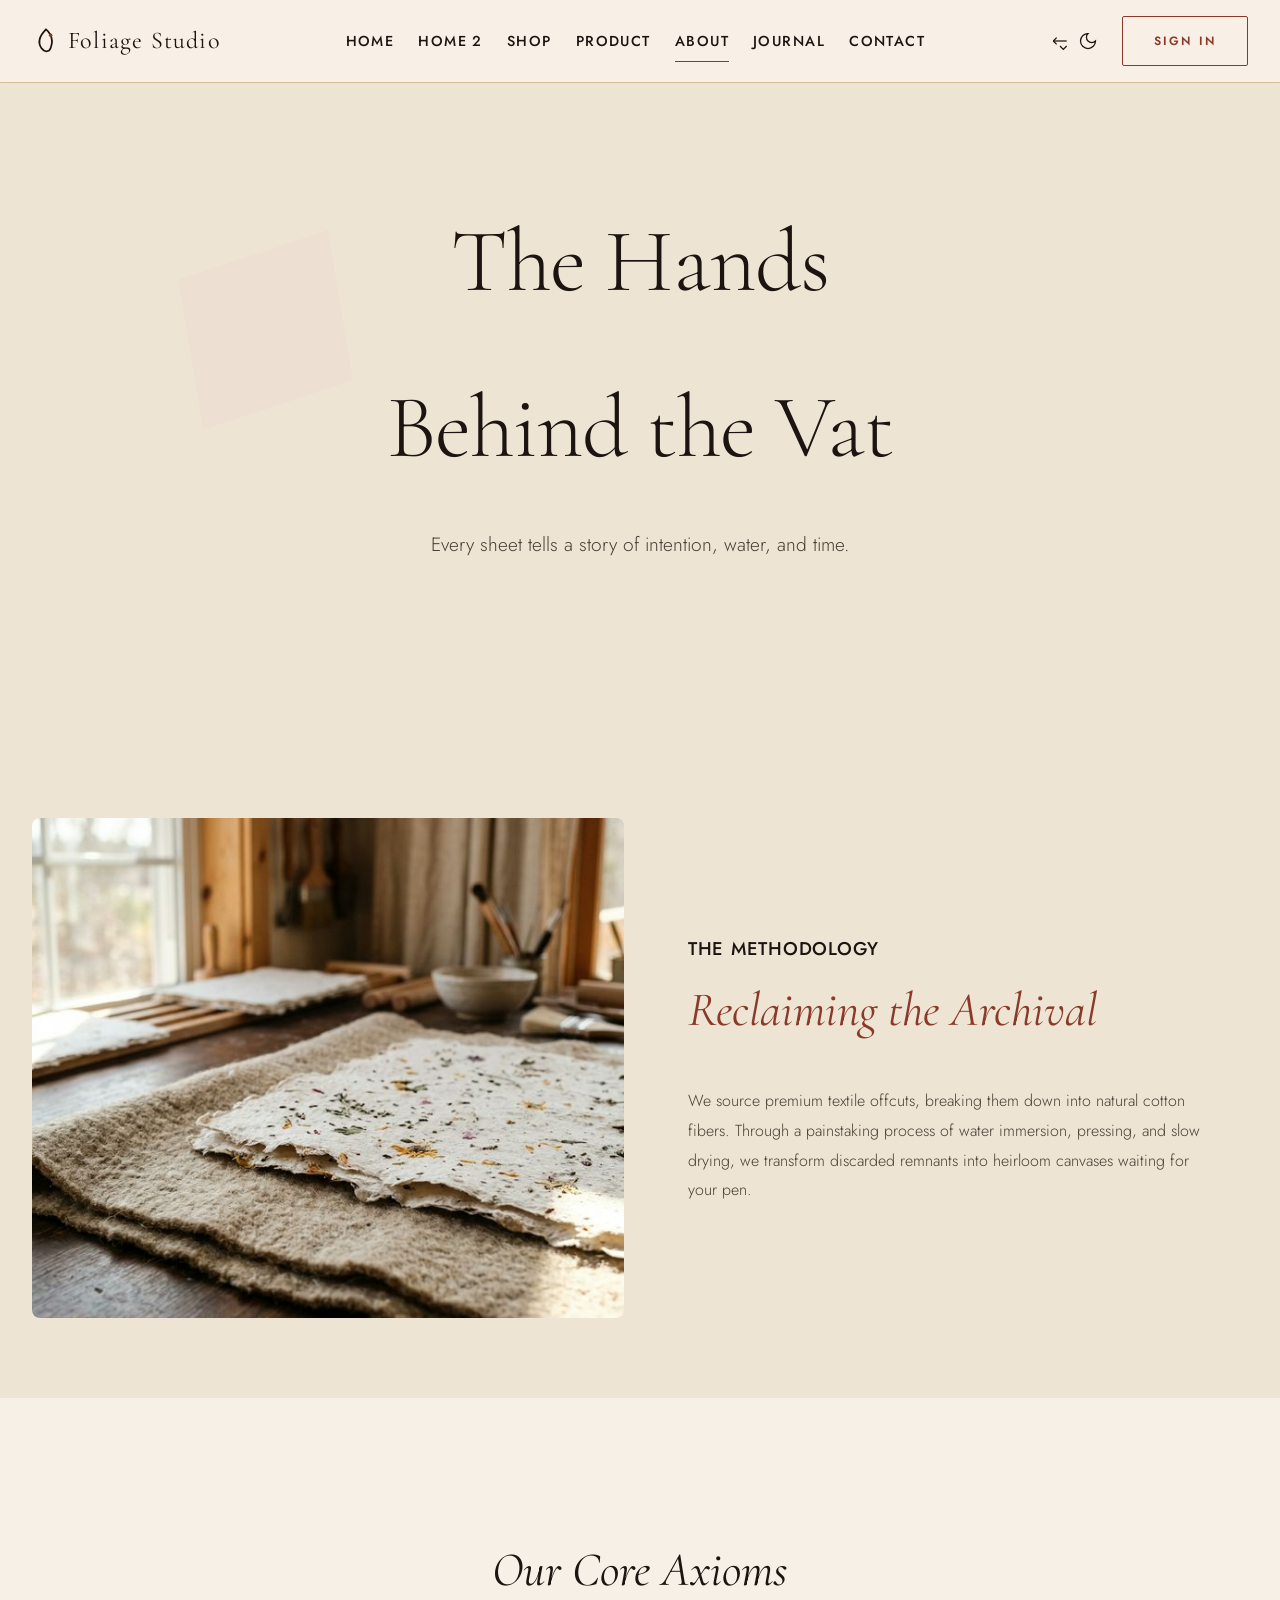
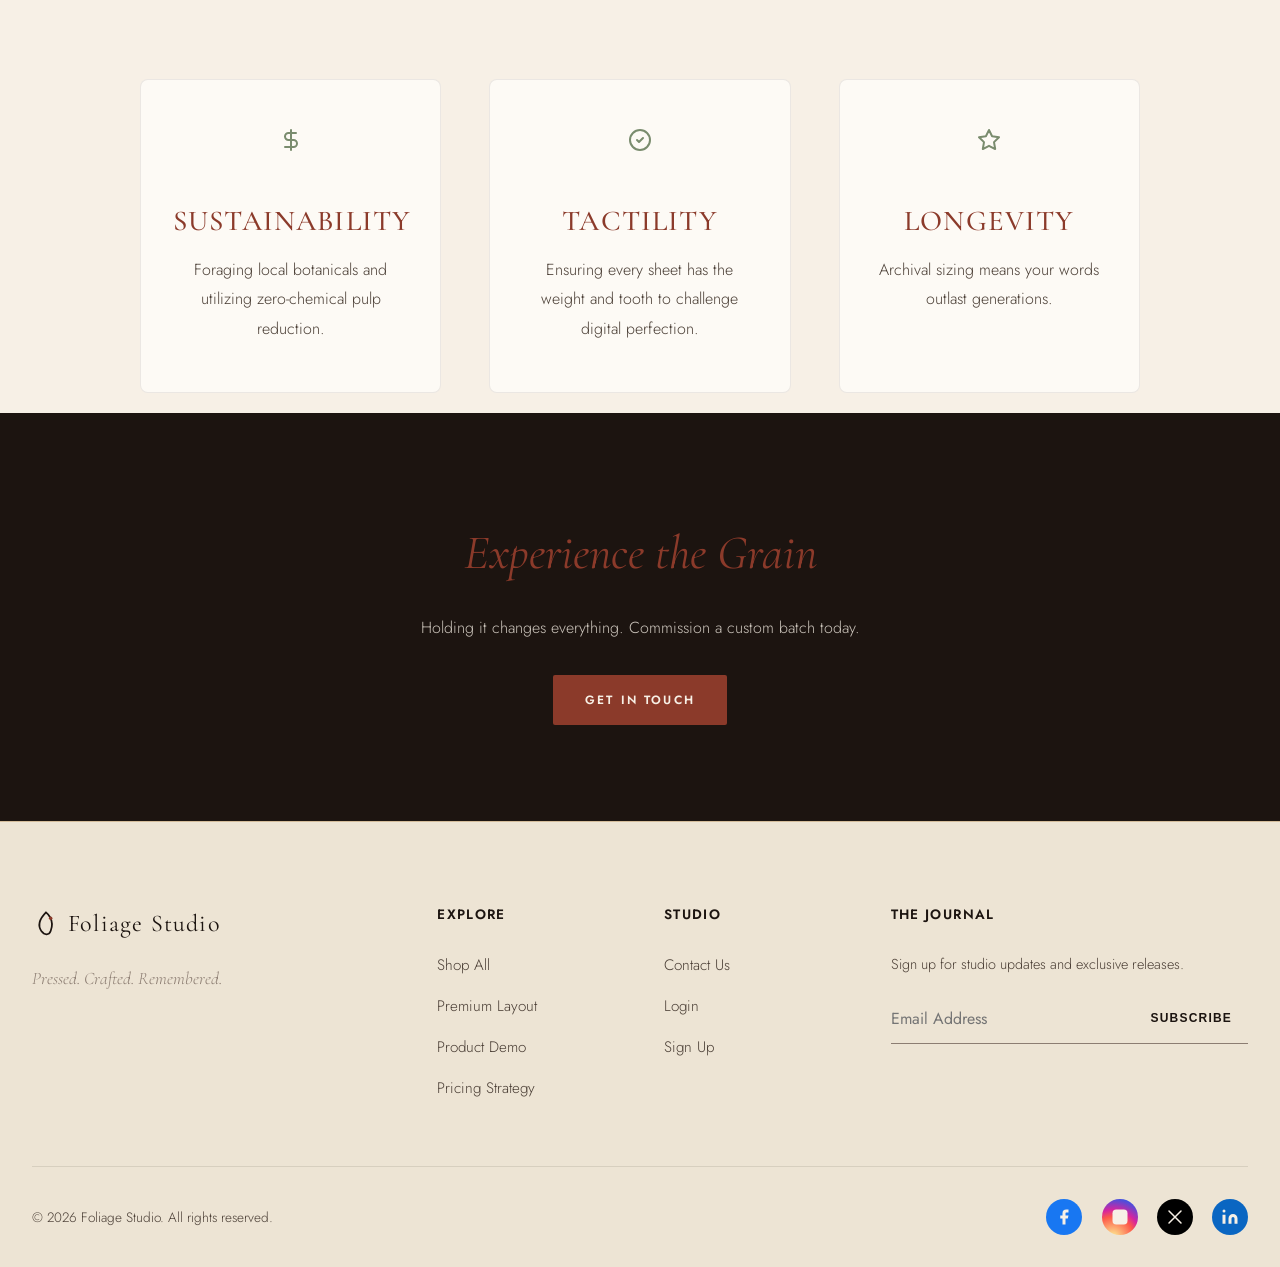
==== commit a698e8e0: "Add files via upload Second Commit" ====
--- a/about.html
+++ b/about.html
@@ -1,383 +1,393 @@
-<!DOCTYPE html>
-<html lang="en" dir="ltr">
-
-<head>
-    <meta charset="UTF-8">
-    <meta name="viewport" content="width=device-width, initial-scale=1.0">
-    <title>About | Foliage Studio</title>
-
-    <link rel="preconnect" href="https://fonts.googleapis.com">
-    <link rel="preconnect" href="https://fonts.gstatic.com" crossorigin>
-    <link
-        href="https://fonts.googleapis.com/css2?family=Cormorant+Garamond:ital,wght@0,300;0,400;1,300;1,400&family=Jost:wght@300;500;600&family=Courier+Prime&display=swap"
-        rel="stylesheet">
-
-    <link rel="stylesheet" href="assets/css/styles.css">
-    <script src="assets/js/script.js" defer></script>
-    <style>
-        /* Unique Animations for About Page */
-        .reveal-right {
-            opacity: 0;
-            transform: translateX(-50px);
-            transition: opacity 1s cubic-bezier(0.2, 0.8, 0.2, 1), transform 1s cubic-bezier(0.2, 0.8, 0.2, 1);
-        }
-
-        .reveal-right.in-view {
-            opacity: 1;
-            transform: translateX(0);
-        }
-
-        .slow-zoom {
-            overflow: hidden;
-            border-radius: var(--radius-lg);
-        }
-
-        .slow-zoom img {
-            width: 100%;
-            height: 100%;
-            object-fit: cover;
-            transform: scale(1.2);
-            transition: transform 2.5s cubic-bezier(0.22, 1, 0.36, 1);
-        }
-
-        .slow-zoom.in-view img {
-            transform: scale(1);
-        }
-
-        .float-pulse {
-            animation: aboutFloatPulse 6s ease-in-out infinite;
-        }
-
-        @keyframes aboutFloatPulse {
-            0% {
-                transform: translateY(0) scale(1);
-            }
-
-            50% {
-                transform: translateY(-15px) scale(1.02);
-            }
-
-            100% {
-                transform: translateY(0) scale(1);
-            }
-        }
-
-        .about-values-grid {
-            display: grid;
-            grid-template-columns: repeat(3, 1fr);
-            gap: 3rem;
-            margin-top: 4rem;
-        }
-
-        .value-card {
-            background: var(--bg-card);
-            padding: 3rem 2rem;
-            text-align: center;
-            border-radius: var(--radius-lg);
-            border: 0.5px solid rgba(28, 20, 16, 0.08);
-            position: relative;
-            z-index: 1;
-            overflow: hidden;
-        }
-
-        .value-card::before {
-            content: '';
-            position: absolute;
-            top: 100%;
-            left: 0;
-            width: 100%;
-            height: 100%;
-            background: var(--color-primary-light);
-            z-index: -1;
-            transition: top 0.4s cubic-bezier(0.2, 0.8, 0.2, 1);
-        }
-
-        .value-card:hover::before {
-            top: 0;
-        }
-
-        .value-card:hover h3 {
-            color: var(--color-primary-dark);
-        }
-
-        .value-card h3 {
-            transition: color 0.4s ease;
-        }
-
-        @media (max-width: 900px) {
-            .about-values-grid {
-                grid-template-columns: 1fr;
-            }
-        }
-    </style>
-</head>
-
-<body>
-    <header class="site-header">
-        <a href="index.html" class="brand-logo">
-            <svg xmlns="http://www.w3.org/2000/svg" viewBox="0 0 24 24">
-                <path d="M12 2C8 6 4 12 8 18c2.5 3.5 6.5 4 8 0 4-10-4-16-4-16z" />
-                <circle cx="16" cy="7" r="1.5" class="brand-dot" />
-            </svg>
-            Foliage Studio
-        </a>
-
-        <nav class="nav-links">
-            <a href="index.html">Home</a>
-            <a href="home-2.html">Home 2</a>
-            <a href="shop.html">Shop</a>
-            <a href="product.html">Product</a>
-            <a href="about.html" class="active">About</a>
-            <a href="journal.html">Journal</a>
-            <a href="contact.html">Contact</a>
-        </nav>
-
-        <div class="header-actions">
-            <!-- Toggles -->
-            <div class="header-icons">
-                <button class="header-icon rtl-toggle" aria-label="Toggle RTL">
-                    <svg xmlns="http://www.w3.org/2000/svg" viewBox="0 0 24 24" fill="none" stroke="currentColor">
-                        <path d="M4 12h16" />
-                        <path d="M4 12l4 4" />
-                        <path d="M4 12l4-4" />
-                        <path d="m20 18-4 4-4-4" />
-                    </svg>
-                </button>
-                <button class="header-icon theme-toggle" aria-label="Toggle Dark Mode">
-                    <svg xmlns="http://www.w3.org/2000/svg" viewBox="0 0 24 24" fill="none" stroke="currentColor">
-                        <path d="M12 3a6 6 0 0 0 9 9 9 9 0 1 1-9-9Z" />
-                    </svg>
-                </button>
-            </div>
-
-            <div class="header-ctas">
-                <a href="login.html" class="btn-secondary">Wishlist</a>
-            </div>
-
-            <button class="mobile-menu-btn" aria-label="Menu">
-                <svg class="lucide lucide-menu" xmlns="http://www.w3.org/2000/svg" width="24" height="24"
-                    viewBox="0 0 24 24" fill="none" stroke="currentColor" stroke-width="2" stroke-linecap="round"
-                    stroke-linejoin="round">
-                    <line x1="4" x2="20" y1="12" y2="12" />
-                    <line x1="4" x2="20" y1="6" y2="6" />
-                    <line x1="4" x2="20" y1="18" y2="18" />
-                </svg>
-            </button>
-        </div>
-    </header>
-
-    <main>
-        <!-- ABOUT SECTION 1: UNIQUE HERO TEXT REVEAL -->
-        <section class="page-header paper-texture stagger-container" style="padding-bottom: 8rem; position: relative;">
-            <svg class="floating-sheet-svg float-pulse" style="left: 10%; top: 20%; opacity: 0.3;"
-                viewBox="0 0 100 100">
-                <path d="M80 10 L20 30 L30 90 L90 70 Z" fill="var(--color-primary-light)" />
-            </svg>
-
-            <h1 class="stagger-item reveal-right" style="font-size: clamp(3rem, 7vw, 6rem);">The Hands<br>Behind the Vat
-            </h1>
-            <p class="stagger-item"
-                style="margin-top:1rem; max-width: 600px; margin-left:auto; margin-right:auto; font-size: 1.2rem;">
-                Every sheet tells a story of intention, water, and time.
-            </p>
-        </section>
-
-        <!-- ABOUT SECTION 2: SLOW ZOOM PROCESS -->
-        <section class="section-overlap z-2" style="background:var(--bg-surface);">
-            <div class="section-divider-top divider-bg-surface">
-                <svg viewBox="0 0 1200 120" preserveAspectRatio="none">
-                    <path
-                        d="M0 0v46.29c47.79 22.2 103.59 32.17 158 28 70.36-5.37 136.33-33.31 206.8-37.5 73.84-4.36 147.54 16.88 218.2 35.26 69.27 18 138.3 24.88 209.4 13.08 36.15-6 69.85-17.84 104.45-29.34C989.49 25 1113-14.29 1200 52.47V0z"
-                        class="shape-fill" opacity=".25" />
-                    <path
-                        d="M0 0v15.81c13 21.11 27.64 41.05 47.69 56.24C99.41 111.27 165 111 224.58 91.58c31.15-10.15 60.09-26.07 89.67-39.8 40.92-19 84.73-46 130.83-49.67 36.26-2.85 70.9 9.42 98.6 31.56 31.77 25.39 62.32 62 103.63 73 40.44 10.79 81.35-6.69 119.13-24.28s75.16-39 116.92-43.05c59.73-5.85 113.28 22.88 168.9 38.84 30.2 8.66 59 6.17 87.09-7.5V0z"
-                        class="shape-fill" opacity=".5" />
-                    <path
-                        d="M0 0v5.63C149.93 59 314.09 71.32 475.83 42.57c43-8.13 84.6-24.22 127.32-34.42C645.72-2.19 686.91 1 729 9c42.86 8.1 85.63 21.84 128.53 29.8 40.85 7.57 82 4.19 123.1-2.9C1043.14 24.57 1121.24 9 1200 24.83V0z"
-                        class="shape-fill" />
-                </svg>
-            </div>
-
-            <div class="grid grid-2 stagger-container" style="align-items: center;">
-                <div class="slow-zoom stagger-item" style="height: 500px;">
-                    <img src="assets/images/about_methodology.png" alt="Studio Process">
-                </div>
-                <div class="stagger-item" style="padding: 2rem;">
-                    <h3 style="color:var(--text-ink);">The Methodology</h3>
-                    <h2 style="margin-bottom: 2rem; color: var(--color-primary);">Reclaiming the Archival</h2>
-                    <p>We source premium textile offcuts, breaking them down into natural cotton fibers. Through a
-                        painstaking process of water immersion, pressing, and slow drying, we transform discarded
-                        remnants into heirloom canvases waiting for your pen.</p>
-                </div>
-            </div>
-        </section>
-
-        <!-- ABOUT SECTION 3: ANIMATED VALUES GRID -->
-        <section class="section-overlap z-3 paper-texture" style="background:var(--bg-primary);">
-            <div class="section-divider-top divider-bg-primary">
-                <svg viewBox="0 0 1200 120" preserveAspectRatio="none">
-                    <path
-                        d="M321.39,56.44c58-10.79,114.16-30.13,172-41.86,82.39-16.72,168.19-17.73,250.45-.39C823.78,31,906.67,72,985.66,92.83c70.05,18.48,146.53,26.09,214.34,3V0H0V27.35A600.21,600.21,0,0,0,321.39,56.44Z"
-                        class="shape-fill"></path>
-                </svg>
-            </div>
-
-            <div class="stagger-container" style="text-align: center; max-width: 1000px; margin: 0 auto;">
-                <h2 class="stagger-item">Our Core Axioms</h2>
-                <div class="about-values-grid">
-                    <div class="value-card stagger-item">
-                        <svg class="card-icon" xmlns="http://www.w3.org/2000/svg" width="32" height="32"
-                            viewBox="0 0 24 24" fill="none" stroke="currentColor" stroke-width="2"
-                            stroke-linecap="round" stroke-linejoin="round">
-                            <path d="M12 2v20" />
-                            <path d="M17 5H9.5a3.5 3.5 0 0 0 0 7h5a3.5 3.5 0 0 1 0 7H6" />
-                        </svg>
-                        <h3 style="margin-top: 1rem; font-family:var(--font-display); font-size:1.8rem;">Sustainability
-                        </h3>
-                        <p style="margin-top: 0.5rem;">Foraging local botanicals and utilizing zero-chemical pulp
-                            reduction.</p>
-                    </div>
-                    <div class="value-card stagger-item">
-                        <svg class="card-icon" xmlns="http://www.w3.org/2000/svg" width="32" height="32"
-                            viewBox="0 0 24 24" fill="none" stroke="currentColor" stroke-width="2"
-                            stroke-linecap="round" stroke-linejoin="round">
-                            <circle cx="12" cy="12" r="10" />
-                            <path d="m9 12 2 2 4-4" />
-                        </svg>
-                        <h3 style="margin-top: 1rem; font-family:var(--font-display); font-size:1.8rem;">Tactility</h3>
-                        <p style="margin-top: 0.5rem;">Ensuring every sheet has the weight and tooth to challenge
-                            digital perfection.</p>
-                    </div>
-                    <div class="value-card stagger-item">
-                        <svg class="card-icon" xmlns="http://www.w3.org/2000/svg" width="32" height="32"
-                            viewBox="0 0 24 24" fill="none" stroke="currentColor" stroke-width="2"
-                            stroke-linecap="round" stroke-linejoin="round">
-                            <polygon
-                                points="12 2 15.09 8.26 22 9.27 17 14.14 18.18 21.02 12 17.77 5.82 21.02 7 14.14 2 9.27 8.91 8.26 12 2" />
-                        </svg>
-                        <h3 style="margin-top: 1rem; font-family:var(--font-display); font-size:1.8rem;">Longevity</h3>
-                        <p style="margin-top: 0.5rem;">Archival sizing means your words outlast generations.</p>
-                    </div>
-                </div>
-            </div>
-        </section>
-
-        <!-- ABOUT SECTION 4: FULL WIDTH CTA DEEP -->
-        <section class="section-overlap z-4"
-            style="background:var(--bg-dark); color: #F7F0E6; padding: 6rem 2rem; margin-top: -60px; text-align: center;">
-            <div class="section-divider-top" style="fill:var(--bg-dark);">
-                <svg viewBox="0 0 1200 120" preserveAspectRatio="none">
-                    <path
-                        d="M0,0V46.29c47.79,22.2,103.59,32.17,158,28,70.36-5.37,136.33-33.31,206.8-37.5C438.64,32.43,512.34,53.67,583,72.05c69.27,18,138.3,24.88,209.4,13.08,36.15-6,69.85-17.84,104.45-29.34C989.49,25,1113-14.29,1200,52.47V0Z"
-                        fill="var(--bg-dark)"></path>
-                </svg>
-            </div>
-
-            <div class="stagger-container float-pulse"
-                style="max-width: 600px; margin: 0 auto; position: relative; z-index: 2;">
-                <h2 class="stagger-item" style="color:var(--color-primary); font-size: 3rem; margin-bottom: 1rem;">
-                    Experience the Grain</h2>
-                <p class="stagger-item" style="color: var(--text-faint); margin-bottom: 2rem;">Holding it changes
-                    everything. Commission a custom batch today.</p>
-                <a href="contact.html" class="btn-primary stagger-item">Get in Touch</a>
-            </div>
-        </section>
-
-    </main>
-
-    <footer class="site-footer">
-        <div class="footer-grid">
-            <div class="footer-brand">
-                <div class="brand-logo">
-                    <svg xmlns="http://www.w3.org/2000/svg" viewBox="0 0 24 24">
-                        <path d="M12 2C8 6 4 12 8 18c2.5 3.5 6.5 4 8 0 4-10-4-16-4-16z" />
-                        <circle cx="16" cy="7" r="1.5" class="brand-dot" />
-                    </svg>
-                    Foliage Studio
-                </div>
-                <p>Pressed. Crafted. Remembered.</p>
-            </div>
-
-            <div>
-                <h3 class="footer-title">Explore</h3>
-                <nav class="footer-links">
-                    <a href="shop.html">Shop All</a>
-                    <a href="home-2.html">Premium Layout</a>
-                    <a href="product.html">Product Demo</a>
-                    <a href="pricing.html">Pricing Strategy</a>
-                </nav>
-            </div>
-
-            <div>
-                <h3 class="footer-title">Studio</h3>
-                <nav class="footer-links">
-                    <a href="contact.html">Contact Us</a>
-                    <a href="login.html">Login</a>
-                    <a href="register.html">Sign Up</a>
-                </nav>
-            </div>
-
-            <div>
-                <h3 class="footer-title">The Journal</h3>
-                <p style="font-size:0.9rem; margin-bottom: 0.5rem;">Sign up for studio updates and exclusive releases.
-                </p>
-                <form class="newsletter-form" onsubmit="event.preventDefault()">
-                    <input type="email" placeholder="Email Address" class="newsletter-input" required>
-                    <button type="submit" class="newsletter-btn">Subscribe</button>
-                </form>
-            </div>
-        </div>
-
-        <div class="footer-bottom">
-            <p>&copy; 2026 Foliage Studio. All rights reserved.</p>
-            <div class="social-icons">
-                <a href="#" class="social-icon social-facebook" aria-label="Facebook">
-                    <svg viewBox="0 0 24 24">
-                        <path d="M18 2h-3a5 5 0 0 0-5 5v3H7v4h3v8h4v-8h3l1-4h-4V7a1 1 0 0 1 1-1h3z" />
-                    </svg>
-                </a>
-                <a href="#" class="social-icon social-instagram" aria-label="Instagram">
-                    <svg viewBox="0 0 24 24">
-                        <rect x="2" y="2" width="20" height="20" rx="5" ry="5" />
-                        <path d="M16 11.37A4 4 0 1 1 12.63 8 4 4 0 0 1 16 11.37z" />
-                        <line x1="17.5" y1="6.5" x2="17.51" y2="6.5" />
-                    </svg>
-                </a>
-                <a href="#" class="social-icon social-twitter" aria-label="Twitter">
-                    <svg viewBox="0 0 24 24">
-                        <path d="M4 4l16 16M4 20L20 4" stroke="currentColor" stroke-width="2" stroke-linecap="round"
-                            fill="none" />
-                    </svg>
-                </a>
-                <a href="#" class="social-icon social-linkedin" aria-label="LinkedIn">
-                    <svg viewBox="0 0 24 24">
-                        <path d="M16 8a6 6 0 0 1 6 6v7h-4v-7a2 2 0 0 0-2-2 2 2 0 0 0-2 2v7h-4v-7a6 6 0 0 1 6-6z" />
-                        <rect x="2" y="9" width="4" height="12" />
-                        <circle cx="4" cy="4" r="2" />
-                    </svg>
-                </a>
-            </div>
-        </div>
-    </footer>
-
-    <!-- Run observer for custom elements just in case, but they are bound by script.js -->
-    <script>
-        document.addEventListener('DOMContentLoaded', () => {
-            const extraObserverOptions = { threshold: 0.2 };
-            const extraObserver = new IntersectionObserver((entries, obs) => {
-                entries.forEach(entry => {
-                    if (entry.isIntersecting) {
-                        entry.target.classList.add('in-view');
-                        obs.unobserve(entry.target);
-                    }
-                });
-            }, extraObserverOptions);
-
-            document.querySelectorAll('.reveal-right, .slow-zoom').forEach(el => {
-                extraObserver.observe(el);
-            });
-        });
-    </script>
-</body>
-
+<!DOCTYPE html>
+<html lang="en" dir="ltr">
+
+<head>
+    <meta charset="UTF-8">
+    <meta name="viewport" content="width=device-width, initial-scale=1.0">
+    <title>About | Foliage Studio</title>
+    <link rel="icon" type="image/svg+xml" href="assets/images/favicon.svg">
+
+
+    <link rel="preconnect" href="https://fonts.googleapis.com">
+    <link rel="preconnect" href="https://fonts.gstatic.com" crossorigin>
+    <link
+        href="https://fonts.googleapis.com/css2?family=Cormorant+Garamond:ital,wght@0,300;0,400;1,300;1,400&family=Jost:wght@300;500;600&family=Courier+Prime&display=swap"
+        rel="stylesheet">
+
+    <link rel="stylesheet" href="assets/css/styles.css">
+    <script src="assets/js/script.js" defer></script>
+    <style>
+        /* Unique Animations for About Page */
+        .reveal-right {
+            opacity: 0;
+            transform: translateX(-50px);
+            transition: opacity 1s cubic-bezier(0.2, 0.8, 0.2, 1), transform 1s cubic-bezier(0.2, 0.8, 0.2, 1);
+        }
+
+        .reveal-right.in-view {
+            opacity: 1;
+            transform: translateX(0);
+        }
+
+        .slow-zoom {
+            overflow: hidden;
+            border-radius: var(--radius-lg);
+        }
+
+        .slow-zoom img {
+            width: 100%;
+            height: 100%;
+            object-fit: cover;
+            transform: scale(1.2);
+            transition: transform 2.5s cubic-bezier(0.22, 1, 0.36, 1);
+        }
+
+        .slow-zoom.in-view img {
+            transform: scale(1);
+        }
+
+        .float-pulse {
+            animation: aboutFloatPulse 6s ease-in-out infinite;
+        }
+
+        @keyframes aboutFloatPulse {
+            0% {
+                transform: translateY(0) scale(1);
+            }
+
+            50% {
+                transform: translateY(-15px) scale(1.02);
+            }
+
+            100% {
+                transform: translateY(0) scale(1);
+            }
+        }
+
+        .about-values-grid {
+            display: grid;
+            grid-template-columns: repeat(3, 1fr);
+            gap: 3rem;
+            margin-top: 4rem;
+        }
+
+        .value-card {
+            background: var(--bg-card);
+            padding: 3rem 2rem;
+            text-align: center;
+            border-radius: var(--radius-lg);
+            border: 0.5px solid rgba(28, 20, 16, 0.08);
+            position: relative;
+            z-index: 1;
+            overflow: hidden;
+        }
+
+        .value-card::before {
+            content: '';
+            position: absolute;
+            top: 100%;
+            left: 0;
+            width: 100%;
+            height: 100%;
+            background: var(--color-primary-light);
+            z-index: -1;
+            transition: top 0.4s cubic-bezier(0.2, 0.8, 0.2, 1);
+        }
+
+        .value-card:hover::before {
+            top: 0;
+        }
+
+        .value-card:hover h3 {
+            color: var(--color-primary-dark);
+        }
+
+        .value-card h3 {
+            transition: color 0.4s ease;
+        }
+
+        @media (max-width: 900px) {
+            .about-values-grid {
+                grid-template-columns: 1fr;
+            }
+        }
+    </style>
+</head>
+
+<body>
+    <header class="site-header">
+        <a href="index.html" class="brand-logo">
+            <svg xmlns="http://www.w3.org/2000/svg" viewBox="0 0 24 24">
+                <path d="M12 2C8 6 4 12 8 18c2.5 3.5 6.5 4 8 0 4-10-4-16-4-16z" />
+                <circle cx="16" cy="7" r="1.5" class="brand-dot" />
+            </svg>
+            Foliage Studio
+        </a>
+
+        <nav class="nav-links">
+            <a href="index.html">Home</a>
+            <a href="home-2.html">Home 2</a>
+            <a href="shop.html">Shop</a>
+            <a href="product.html">Product</a>
+            <a href="about.html" class="active">About</a>
+            <a href="journal.html">Journal</a>
+            <a href="contact.html">Contact</a>
+            <a href="login.html" class="mobile-only">Sign In</a>
+        </nav>
+
+        <div class="header-actions">
+            <!-- Toggles -->
+            <div class="header-icons">
+                <button class="header-icon rtl-toggle" aria-label="Toggle RTL">
+                    <svg xmlns="http://www.w3.org/2000/svg" viewBox="0 0 24 24" fill="none" stroke="currentColor">
+                        <path d="M4 12h16" />
+                        <path d="M4 12l4 4" />
+                        <path d="M4 12l4-4" />
+                        <path d="m20 18-4 4-4-4" />
+                    </svg>
+                </button>
+                <button class="header-icon theme-toggle" aria-label="Toggle Dark Mode">
+                    <svg xmlns="http://www.w3.org/2000/svg" viewBox="0 0 24 24" fill="none" stroke="currentColor">
+                        <path d="M12 3a6 6 0 0 0 9 9 9 9 0 1 1-9-9Z" />
+                    </svg>
+                </button>
+            </div>
+
+            <div class="header-ctas">
+                <a href="login.html" class="btn-secondary">Sign In</a>
+            </div>
+
+            <button class="mobile-menu-btn" aria-label="Menu">
+                <svg class="lucide lucide-menu" xmlns="http://www.w3.org/2000/svg" width="24" height="24"
+                    viewBox="0 0 24 24" fill="none" stroke="currentColor" stroke-width="2" stroke-linecap="round"
+                    stroke-linejoin="round">
+                    <line x1="4" x2="20" y1="12" y2="12" />
+                    <line x1="4" x2="20" y1="6" y2="6" />
+                    <line x1="4" x2="20" y1="18" y2="18" />
+                </svg>
+            </button>
+        </div>
+    </header>
+
+    <main>
+        <!-- ABOUT SECTION 1: UNIQUE HERO TEXT REVEAL -->
+        <section class="page-header paper-texture stagger-container" style="padding-bottom: 8rem; position: relative;">
+            <svg class="floating-sheet-svg float-pulse" style="left: 10%; top: 20%; opacity: 0.3;"
+                viewBox="0 0 100 100">
+                <path d="M80 10 L20 30 L30 90 L90 70 Z" fill="var(--color-primary-light)" />
+            </svg>
+
+            <h1 class="stagger-item reveal-right" style="font-size: clamp(3rem, 7vw, 6rem);">The Hands<br>Behind the Vat
+            </h1>
+            <p class="stagger-item"
+                style="margin-top:1rem; max-width: 600px; margin-left:auto; margin-right:auto; font-size: 1.2rem;">
+                Every sheet tells a story of intention, water, and time.
+            </p>
+        </section>
+
+        <!-- ABOUT SECTION 2: SLOW ZOOM PROCESS -->
+        <section class="section-overlap z-2" style="background:var(--bg-surface);">
+            <div class="section-divider-top divider-bg-surface">
+                <svg viewBox="0 0 1200 120" preserveAspectRatio="none">
+                    <path
+                        d="M0 0v46.29c47.79 22.2 103.59 32.17 158 28 70.36-5.37 136.33-33.31 206.8-37.5 73.84-4.36 147.54 16.88 218.2 35.26 69.27 18 138.3 24.88 209.4 13.08 36.15-6 69.85-17.84 104.45-29.34C989.49 25 1113-14.29 1200 52.47V0z"
+                        class="shape-fill" opacity=".25" />
+                    <path
+                        d="M0 0v15.81c13 21.11 27.64 41.05 47.69 56.24C99.41 111.27 165 111 224.58 91.58c31.15-10.15 60.09-26.07 89.67-39.8 40.92-19 84.73-46 130.83-49.67 36.26-2.85 70.9 9.42 98.6 31.56 31.77 25.39 62.32 62 103.63 73 40.44 10.79 81.35-6.69 119.13-24.28s75.16-39 116.92-43.05c59.73-5.85 113.28 22.88 168.9 38.84 30.2 8.66 59 6.17 87.09-7.5V0z"
+                        class="shape-fill" opacity=".5" />
+                    <path
+                        d="M0 0v5.63C149.93 59 314.09 71.32 475.83 42.57c43-8.13 84.6-24.22 127.32-34.42C645.72-2.19 686.91 1 729 9c42.86 8.1 85.63 21.84 128.53 29.8 40.85 7.57 82 4.19 123.1-2.9C1043.14 24.57 1121.24 9 1200 24.83V0z"
+                        class="shape-fill" />
+                </svg>
+            </div>
+
+            <div class="grid grid-2 stagger-container" style="align-items: center;">
+                <div class="slow-zoom stagger-item" style="height: 500px;">
+                    <img src="assets/images/about_methodology.png" alt="Studio Process">
+                </div>
+                <div class="stagger-item" style="padding: 2rem;">
+                    <h3 style="color:var(--text-ink);">The Methodology</h3>
+                    <h2 style="margin-bottom: 2rem; color: var(--color-primary);">Reclaiming the Archival</h2>
+                    <p>We source premium textile offcuts, breaking them down into natural cotton fibers. Through a
+                        painstaking process of water immersion, pressing, and slow drying, we transform discarded
+                        remnants into heirloom canvases waiting for your pen.</p>
+                </div>
+            </div>
+        </section>
+
+        <!-- ABOUT SECTION 3: ANIMATED VALUES GRID -->
+        <section class="section-overlap z-3 paper-texture" style="background:var(--bg-primary);">
+            <div class="section-divider-top divider-bg-primary">
+                <svg viewBox="0 0 1200 120" preserveAspectRatio="none">
+                    <path
+                        d="M321.39,56.44c58-10.79,114.16-30.13,172-41.86,82.39-16.72,168.19-17.73,250.45-.39C823.78,31,906.67,72,985.66,92.83c70.05,18.48,146.53,26.09,214.34,3V0H0V27.35A600.21,600.21,0,0,0,321.39,56.44Z"
+                        class="shape-fill"></path>
+                </svg>
+            </div>
+
+            <div class="stagger-container" style="text-align: center; max-width: 1000px; margin: 0 auto;">
+                <h2 class="stagger-item">Our Core Axioms</h2>
+                <div class="about-values-grid">
+                    <div class="value-card stagger-item">
+                        <svg class="card-icon" xmlns="http://www.w3.org/2000/svg" width="32" height="32"
+                            viewBox="0 0 24 24" fill="none" stroke="currentColor" stroke-width="2"
+                            stroke-linecap="round" stroke-linejoin="round">
+                            <path d="M12 2v20" />
+                            <path d="M17 5H9.5a3.5 3.5 0 0 0 0 7h5a3.5 3.5 0 0 1 0 7H6" />
+                        </svg>
+                        <h3 style="margin-top: 1rem; font-family:var(--font-display); font-size:1.8rem;">Sustainability
+                        </h3>
+                        <p style="margin-top: 0.5rem;">Foraging local botanicals and utilizing zero-chemical pulp
+                            reduction.</p>
+                    </div>
+                    <div class="value-card stagger-item">
+                        <svg class="card-icon" xmlns="http://www.w3.org/2000/svg" width="32" height="32"
+                            viewBox="0 0 24 24" fill="none" stroke="currentColor" stroke-width="2"
+                            stroke-linecap="round" stroke-linejoin="round">
+                            <circle cx="12" cy="12" r="10" />
+                            <path d="m9 12 2 2 4-4" />
+                        </svg>
+                        <h3 style="margin-top: 1rem; font-family:var(--font-display); font-size:1.8rem;">Tactility</h3>
+                        <p style="margin-top: 0.5rem;">Ensuring every sheet has the weight and tooth to challenge
+                            digital perfection.</p>
+                    </div>
+                    <div class="value-card stagger-item">
+                        <svg class="card-icon" xmlns="http://www.w3.org/2000/svg" width="32" height="32"
+                            viewBox="0 0 24 24" fill="none" stroke="currentColor" stroke-width="2"
+                            stroke-linecap="round" stroke-linejoin="round">
+                            <polygon
+                                points="12 2 15.09 8.26 22 9.27 17 14.14 18.18 21.02 12 17.77 5.82 21.02 7 14.14 2 9.27 8.91 8.26 12 2" />
+                        </svg>
+                        <h3 style="margin-top: 1rem; font-family:var(--font-display); font-size:1.8rem;">Longevity</h3>
+                        <p style="margin-top: 0.5rem;">Archival sizing means your words outlast generations.</p>
+                    </div>
+                </div>
+            </div>
+        </section>
+
+        <!-- ABOUT SECTION 4: FULL WIDTH CTA DEEP -->
+        <section class="section-overlap z-4"
+            style="background:var(--bg-dark); color: #F7F0E6; padding: 6rem 2rem; margin-top: -60px; text-align: center;">
+            <div class="section-divider-top" style="fill:var(--bg-dark);">
+                <svg viewBox="0 0 1200 120" preserveAspectRatio="none">
+                    <path
+                        d="M0,0V46.29c47.79,22.2,103.59,32.17,158,28,70.36-5.37,136.33-33.31,206.8-37.5C438.64,32.43,512.34,53.67,583,72.05c69.27,18,138.3,24.88,209.4,13.08,36.15-6,69.85-17.84,104.45-29.34C989.49,25,1113-14.29,1200,52.47V0Z"
+                        fill="var(--bg-dark)"></path>
+                </svg>
+            </div>
+
+            <div class="stagger-container float-pulse"
+                style="max-width: 600px; margin: 0 auto; position: relative; z-index: 2;">
+                <h2 class="stagger-item" style="color:var(--color-primary); font-size: 3rem; margin-bottom: 1rem;">
+                    Experience the Grain</h2>
+                <p class="stagger-item" style="color: #F7F0E6; opacity: 0.8; margin-bottom: 2rem;">Holding it changes
+                    everything. Commission a custom batch today.</p>
+
+                <a href="contact.html" class="btn-primary stagger-item">Get in Touch</a>
+            </div>
+        </section>
+
+    </main>
+
+    <footer class="site-footer">
+        <div class="footer-grid">
+            <div class="footer-brand">
+                <div class="brand-logo">
+                    <svg xmlns="http://www.w3.org/2000/svg" viewBox="0 0 24 24">
+                        <path d="M12 2C8 6 4 12 8 18c2.5 3.5 6.5 4 8 0 4-10-4-16-4-16z" />
+                        <circle cx="16" cy="7" r="1.5" class="brand-dot" />
+                    </svg>
+                    Foliage Studio
+                </div>
+                <p>Pressed. Crafted. Remembered.</p>
+            </div>
+
+            <div>
+                <h3 class="footer-title">Explore</h3>
+                <nav class="footer-links">
+                    <a href="shop.html">Shop All</a>
+                    <a href="home-2.html">Premium Layout</a>
+                    <a href="product.html">Product Demo</a>
+                    <a href="pricing.html">Pricing Strategy</a>
+                </nav>
+            </div>
+
+            <div>
+                <h3 class="footer-title">Studio</h3>
+                <nav class="footer-links">
+                    <a href="contact.html">Contact Us</a>
+                    <a href="login.html">Login</a>
+                    <a href="register.html">Sign Up</a>
+                </nav>
+            </div>
+
+            <div>
+                <h3 class="footer-title">The Journal</h3>
+                <p style="font-size:0.9rem; margin-bottom: 0.5rem;">Sign up for studio updates and exclusive releases.
+                </p>
+                <form class="newsletter-form" onsubmit="event.preventDefault()">
+                    <input type="email" placeholder="Email Address" class="newsletter-input" required>
+                    <button type="submit" class="newsletter-btn">Subscribe</button>
+                </form>
+            </div>
+        </div>
+
+        <div class="footer-bottom">
+            <p>&copy; 2026 Foliage Studio. All rights reserved.</p>
+            <div class="social-icons">
+                <a href="#" class="social-icon social-facebook" aria-label="Facebook">
+                    <svg viewBox="0 0 24 24">
+                        <path d="M18 2h-3a5 5 0 0 0-5 5v3H7v4h3v8h4v-8h3l1-4h-4V7a1 1 0 0 1 1-1h3z" />
+                    </svg>
+                </a>
+                <a href="#" class="social-icon social-instagram" aria-label="Instagram">
+                    <svg viewBox="0 0 24 24">
+                        <rect x="2" y="2" width="20" height="20" rx="5" ry="5" />
+                        <path d="M16 11.37A4 4 0 1 1 12.63 8 4 4 0 0 1 16 11.37z" />
+                        <line x1="17.5" y1="6.5" x2="17.51" y2="6.5" />
+                    </svg>
+                </a>
+                <a href="#" class="social-icon social-twitter" aria-label="Twitter">
+                    <svg viewBox="0 0 24 24">
+                        <path d="M4 4l16 16M4 20L20 4" stroke="currentColor" stroke-width="2" stroke-linecap="round"
+                            fill="none" />
+                    </svg>
+                </a>
+                <a href="#" class="social-icon social-linkedin" aria-label="LinkedIn">
+                    <svg viewBox="0 0 24 24">
+                        <path d="M16 8a6 6 0 0 1 6 6v7h-4v-7a2 2 0 0 0-2-2 2 2 0 0 0-2 2v7h-4v-7a6 6 0 0 1 6-6z" />
+                        <rect x="2" y="9" width="4" height="12" />
+                        <circle cx="4" cy="4" r="2" />
+                    </svg>
+                </a>
+            </div>
+        </div>
+    </footer>
+
+    <!-- Run observer for custom elements just in case, but they are bound by script.js -->
+    <script>
+        document.addEventListener('DOMContentLoaded', () => {
+            const extraObserverOptions = { threshold: 0.2 };
+            const extraObserver = new IntersectionObserver((entries, obs) => {
+                entries.forEach(entry => {
+                    if (entry.isIntersecting) {
+                        entry.target.classList.add('in-view');
+                        obs.unobserve(entry.target);
+                    }
+                });
+            }, extraObserverOptions);
+
+            document.querySelectorAll('.reveal-right, .slow-zoom').forEach(el => {
+                extraObserver.observe(el);
+            });
+        });
+    </script>
+    <!-- Move to Top Button -->
+    <button class="move-to-top" id="moveToTop" aria-label="Move to top">
+        <svg xmlns="http://www.w3.org/2000/svg" viewBox="0 0 24 24">
+            <path d="m18 15-6-6-6 6" />
+        </svg>
+    </button>
+</body>
+
 </html>
--- a/assets/css/styles.css
+++ b/assets/css/styles.css
@@ -1,1753 +1,1967 @@
-/* 
-  Foliage Studio — Handmade Paper & Stationery 
-  Anti-Gravity Design System
-*/
-
-/* CSS VARIABLES — MANDATORY */
-:root {
-    /* Primary: Umber Rust */
-    --color-primary: #8B3A2A;
-    --color-primary-mid: #C0604A;
-    --color-primary-light: #F0D8D0;
-    --color-primary-dark: #5C2119;
-
-    /* Secondary: Pressed Sage */
-    --color-secondary: #7A8C6E;
-    --color-secondary-mid: #4E5E44;
-    --color-secondary-light: #D6E4CE;
-    --color-secondary-dark: #2C3826;
-
-    /* Backgrounds — Light Mode */
-    --bg-primary: #F7F0E6;
-    --bg-surface: #EDE4D4;
-    --bg-card: #FDFAF5;
-    --bg-deep: #D4BC9A;
-
-    /* Backgrounds — Dark Mode */
-    --bg-dark: #1C1410;
-    --bg-dark-surface: #2E241C;
-    --bg-dark-card: #3D3028;
-
-    /* Text */
-    --text-ink: #1C1410;
-    --text-muted: #4A3E35;
-    --text-faint: #8C7D72;
-    --text-invert: #F7F0E6;
-
-    /* Status — ONLY for indicators/metrics */
-    --status-success: #3B6018;
-    --status-warning: #7A5000;
-    --status-error: #8B2020;
-    --status-success-bg: #EDF4E8;
-    --status-warning-bg: #FDF5E4;
-    --status-error-bg: #FDECEA;
-
-    /* Spacing */
-    --radius-sm: 2px;
-    --radius-md: 4px;
-    --radius-lg: 8px;
-    --radius-xl: 16px;
-
-    /* Anti-Gravity Shadows */
-    --shadow-float: 0 8px 32px rgba(28, 20, 16, 0.10), 0 2px 8px rgba(28, 20, 16, 0.06);
-    --shadow-lift: 0 20px 60px rgba(28, 20, 16, 0.14), 0 4px 16px rgba(28, 20, 16, 0.08);
-    --shadow-press: 0 2px 8px rgba(28, 20, 16, 0.12);
-
-    /* Typography */
-    --font-display: 'Cormorant Garamond', Georgia, serif;
-    --font-body: 'Jost', 'Helvetica Neue', sans-serif;
-    --font-mono: 'Courier New', monospace;
-
-    /* Header Variable for easy JS toggles */
-    --bg-primary-rgb: 247, 240, 230;
-}
-
-[data-theme="dark"] {
-    --bg-primary: #1C1410;
-    --bg-surface: #2E241C;
-    --bg-card: #3D3028;
-    --bg-deep: #4D3C30;
-
-    --text-ink: #F7F0E6;
-    --text-muted: #C4B09A;
-    --text-faint: #8C7D72;
-
-    --color-primary: #C0604A;
-    --color-primary-light: #5C2119;
-
-    --color-secondary: #9AAE8C;
-    --color-secondary-light: #2C3826;
-
-    --bg-primary-rgb: 28, 20, 16;
-}
-
-/* Base Styles */
-* {
-    box-sizing: border-box;
-    margin: 0;
-    padding: 0;
-}
-
-body {
-    background-color: var(--bg-primary);
-    color: var(--text-muted);
-    font-family: var(--font-body);
-    font-weight: 300;
-    font-size: 1rem;
-    line-height: 1.85;
-    transition: background-color 0.4s ease, color 0.4s ease;
-    overflow-x: hidden;
-}
-
-/* Typography Rules */
-h1 {
-    font-family: var(--font-display);
-    font-weight: 300;
-    font-size: clamp(2.5rem, 6vw, 4.5rem);
-    letter-spacing: -0.01em;
-    color: var(--text-ink);
-}
-
-h2 {
-    font-family: var(--font-display);
-    font-weight: 400;
-    font-size: clamp(1.8rem, 4vw, 3rem);
-    font-style: italic;
-    color: var(--text-ink);
-}
-
-h3 {
-    font-family: var(--font-body);
-    font-weight: 500;
-    font-size: 1.15rem;
-    letter-spacing: 0.04em;
-    text-transform: uppercase;
-    color: var(--color-primary);
-}
-
-label,
-.label-text {
-    font-family: var(--font-body);
-    font-weight: 600;
-    font-size: 0.68rem;
-    letter-spacing: 0.2em;
-    text-transform: uppercase;
-    color: var(--text-ink);
-}
-
-.price {
-    font-family: var(--font-mono);
-    font-size: 1.1rem;
-    color: var(--color-primary);
-}
-
-a {
-    text-decoration: none;
-    color: inherit;
-    transition: color 0.3s;
-}
-
-/* BUTTONS */
-button,
-input[type="submit"] {
-    outline: none;
-}
-
-.btn-primary {
-    background: var(--color-primary);
-    color: var(--text-invert);
-    font-family: var(--font-body);
-    font-size: 0.75rem;
-    font-weight: 600;
-    letter-spacing: 0.18em;
-    text-transform: uppercase;
-    padding: 14px 32px;
-    border: none;
-    border-radius: var(--radius-sm);
-    cursor: pointer;
-    transition: background 0.25s, transform 0.2s, box-shadow 0.25s;
-    display: inline-flex;
-    align-items: center;
-    justify-content: center;
-}
-
-.btn-primary:hover {
-    background: var(--color-primary-mid);
-    transform: translateY(-2px);
-    box-shadow: var(--shadow-float);
-}
-
-.btn-secondary {
-    background: transparent;
-    color: var(--color-primary);
-    border: 1px solid var(--color-primary);
-    font-family: var(--font-body);
-    font-size: 0.75rem;
-    font-weight: 600;
-    letter-spacing: 0.18em;
-    text-transform: uppercase;
-    padding: 13px 31px;
-    border-radius: var(--radius-sm);
-    cursor: pointer;
-    transition: all 0.25s;
-    display: inline-flex;
-    align-items: center;
-    justify-content: center;
-}
-
-.btn-secondary:hover {
-    background: var(--color-primary-light);
-    transform: translateY(-2px);
-}
-
-/* Icon Buttons */
-.btn-icon-only {
-    background: transparent;
-    border: none;
-    cursor: pointer;
-    color: var(--text-ink);
-    transition: transform 0.25s, color 0.25s;
-    display: inline-flex;
-    align-items: center;
-    justify-content: center;
-    width: 40px;
-    height: 40px;
-}
-
-.btn-icon-only:hover {
-    transform: scale(1.1);
-    color: var(--color-primary);
-}
-
-/* ANTI-GRAVITY CARD RULES */
-.card {
-    background: var(--bg-card);
-    border: 0.5px solid rgba(28, 20, 16, 0.08);
-    border-radius: var(--radius-lg);
-    box-shadow: var(--shadow-float);
-    transition: transform 0.3s cubic-bezier(.22, 1, .36, 1), box-shadow 0.3s, background 0.4s ease;
-    transform-origin: center bottom;
-
-    /* STRICT CENTER ALIGNMENT */
-    display: flex;
-    flex-direction: column;
-    align-items: center;
-    text-align: center;
-    padding: 2rem;
-    overflow: hidden;
-    /* For images inside */
-}
-
-/* The exception rule is applied specifically below or via modifier classes */
-.card-content {
-    display: flex;
-    flex-direction: column;
-    align-items: center;
-    width: 100%;
-}
-
-.card:hover {
-    transform: translateY(-8px) rotate3d(0.5, 1, 0, 1.5deg);
-    box-shadow: var(--shadow-lift);
-}
-
-[data-theme="dark"] .card {
-    border-color: rgba(247, 240, 230, 0.05);
-    /* Slight adjustment for dark mode borders */
-}
-
-/* Exception classes */
-.card-align-left {
-    align-items: flex-start;
-    text-align: left;
-}
-
-.card-align-right {
-    align-items: flex-end;
-    text-align: right;
-}
-
-.card-image-wrap {
-    width: calc(100% + 4rem);
-    margin-top: -2rem;
-    margin-left: -2rem;
-    margin-right: -2rem;
-    margin-bottom: 1.5rem;
-    overflow: hidden;
-    height: 300px;
-}
-
-.card-image-wrap img {
-    width: 100%;
-    height: 100%;
-    object-fit: cover;
-    transition: transform 0.4s ease;
-}
-
-.card:hover .card-image-wrap img {
-    transform: scale(1.04);
-}
-
-.card-icon {
-    color: var(--color-secondary);
-    width: 24px;
-    height: 24px;
-    margin-bottom: 1rem;
-}
-
-/* PAPER TEXTURE OVERLAY */
-.paper-texture {
-    position: relative;
-}
-
-.paper-texture::before {
-    display: none;
-    /* Removed artisanal paper grain */
-}
-
-/* OVERLAPPING SECTIONS & SVG MASKING */
-.section-overlap {
-    position: relative;
-    padding: 8rem 2rem 5rem 2rem;
-}
-
-/* The actual overlap margins, z-indexes applied directly */
-.z-1 {
-    z-index: 1;
-}
-
-.z-2 {
-    z-index: 2;
-    margin-top: 0;
-}
-
-.z-3 {
-    z-index: 3;
-    margin-top: 0;
-}
-
-.z-4 {
-    z-index: 4;
-    margin-top: 0;
-}
-
-/* SVG Leaf Mask Divider */
-.section-divider-top {
-    display: none;
-    /* Removed wavy paper dividers entirely */
-}
-
-.section-divider-top svg {
-    display: block;
-    width: calc(100% + 1.3px);
-    height: 100px;
-}
-
-.section-divider-top .shape-fill {
-    fill: var(--bg-surface);
-    transition: fill 0.4s ease;
-}
-
-.divider-bg-primary .shape-fill {
-    fill: var(--bg-primary);
-}
-
-.divider-bg-card .shape-fill {
-    fill: var(--bg-card);
-}
-
-.divider-bg-surface .shape-fill {
-    fill: var(--bg-surface);
-}
-
-/* HEADER / NAV */
-.site-header {
-    position: sticky;
-    top: 0;
-    backdrop-filter: blur(12px) saturate(1.5);
-    -webkit-backdrop-filter: blur(12px) saturate(1.5);
-    background: rgba(var(--bg-primary-rgb), 0.88);
-    border-bottom: 0.5px solid var(--bg-deep);
-    z-index: 1000;
-    padding: 1rem 2rem;
-    display: flex;
-    align-items: center;
-    justify-content: space-between;
-    transition: background 0.4s ease, border-color 0.4s ease;
-}
-
-.brand-logo {
-    display: flex;
-    align-items: center;
-    gap: 0.5rem;
-    color: var(--text-ink);
-    font-family: var(--font-display);
-    font-size: 1.5rem;
-    font-weight: 400;
-    letter-spacing: 0.05em;
-    z-index: 1001;
-    /* Above mobile menu */
-}
-
-.brand-logo svg {
-    width: 28px;
-    height: 28px;
-    stroke: var(--text-ink);
-    fill: none;
-    stroke-width: 1.5;
-}
-
-.brand-dot {
-    fill: var(--color-primary);
-    stroke: none;
-}
-
-.nav-links {
-    display: flex;
-    gap: 1.5rem;
-    list-style: none;
-    white-space: nowrap;
-}
-
-.nav-links a {
-    font-family: var(--font-body);
-    font-size: 0.9rem;
-    font-weight: 500;
-    color: var(--text-ink);
-    text-transform: uppercase;
-    letter-spacing: 0.1em;
-    position: relative;
-    padding: 0.5rem 0;
-}
-
-/* Nav underline grows from center */
-.nav-links a::after {
-    content: '';
-    position: absolute;
-    bottom: 0;
-    left: 0;
-    width: 100%;
-    height: 1px;
-    background-color: var(--color-primary);
-    transform: scaleX(0);
-    transform-origin: center;
-    transition: transform 0.3s ease;
-}
-
-.nav-links a:hover::after,
-.nav-links a.active::after {
-    transform: scaleX(1);
-}
-
-.header-actions {
-    display: flex;
-    align-items: center;
-    gap: 1.5rem;
-    z-index: 1001;
-}
-
-.header-ctas {
-    display: flex;
-    gap: 0.75rem;
-}
-
-.header-icons {
-    display: flex;
-    gap: 0.5rem;
-}
-
-.header-icon {
-    color: var(--text-ink);
-    background: transparent;
-    border: none;
-    cursor: pointer;
-    width: 20px !important;
-    height: 20px !important;
-    display: flex;
-    align-items: center;
-    justify-content: center;
-    transition: transform 0.2s, color 0.2s;
-    padding: 0;
-}
-
-.header-icon svg {
-    width: 20px;
-    height: 20px;
-    stroke-width: 1.5;
-}
-
-.header-icon:hover {
-    transform: scale(1.1);
-    color: var(--color-primary);
-}
-
-.mobile-menu-btn {
-    display: none;
-    background: transparent;
-    border: none;
-    color: var(--text-ink);
-    cursor: pointer;
-    z-index: 1001;
-}
-
-/* RESPONSIVE HEADERS / NAV */
-@media (max-width: 1024px) {
-    .nav-links {
-        display: none;
-        /* Force hide the desktop menu entries by default */
-        position: fixed;
-        top: 0;
-        right: 0;
-        width: 300px;
-        height: 100vh;
-        background: var(--bg-surface);
-        flex-direction: column;
-        align-items: center;
-        justify-content: center;
-        padding: 4rem 2rem;
-        box-shadow: -10px 0 30px rgba(0, 0, 0, 0.1);
-        z-index: 1000;
-        border-left: 0.5px solid var(--bg-deep);
-        gap: 2rem;
-    }
-
-    /* ONLY show the menu when the hamburger is clicked */
-    .nav-links.active {
-        display: flex;
-    }
-
-    /* RTL support for the active menu */
-    [dir="rtl"] .nav-links {
-        right: auto;
-        left: 0;
-        border-left: none;
-        border-right: 0.5px solid var(--bg-deep);
-        box-shadow: 10px 0 30px rgba(0, 0, 0, 0.1);
-    }
-
-    .mobile-menu-btn {
-        display: block;
-    }
-
-    .header-actions {
-        gap: 1rem;
-    }
-}
-
-@media (max-width: 900px) {
-    .header-ctas .btn-secondary {
-        display: none;
-        /* Hide wishlist text btn, maybe just show icon */
-    }
-}
-
-
-/* RESPONSIVE GRID (STRICT) */
-.grid {
-    display: grid;
-    gap: 2rem;
-    width: 100%;
-    max-width: 1280px;
-    margin: 0 auto;
-}
-
-/* ≥1024px Flexible Grid (Default) */
-.grid-2 {
-    grid-template-columns: repeat(2, 1fr);
-}
-
-.grid-3 {
-    grid-template-columns: repeat(3, 1fr);
-}
-
-.grid-4 {
-    grid-template-columns: repeat(4, 1fr);
-}
-
-/* 768px → STRICT 2x2 grid */
-@media (max-width: 1023px) {
-
-    .grid-3,
-    .grid-4 {
-        grid-template-columns: repeat(2, 1fr);
-    }
-}
-
-/* 360px → 1 column */
-@media (max-width: 600px) {
-
-    .grid-2,
-    .grid-3,
-    .grid-4 {
-        grid-template-columns: 1fr;
-    }
-
-    .section-overlap {
-        padding-left: 1rem;
-        padding-right: 1rem;
-    }
-}
-
-/* HERO SECTION */
-.section-hero {
-    position: relative;
-    min-height: 95vh;
-    display: flex;
-    align-items: center;
-    justify-content: center;
-    text-align: center;
-    padding: 4rem 2rem;
-    overflow: hidden;
-    background-color: var(--bg-dark);
-}
-
-.hero-bg-wrapper {
-    position: absolute;
-    inset: 0;
-    z-index: 0;
-}
-
-.hero-bg-img {
-    width: 100%;
-    height: 100%;
-    object-fit: cover;
-}
-
-.hero-overlay {
-    position: absolute;
-    inset: 0;
-    background: linear-gradient(135deg, rgba(28, 20, 16, 0.5), rgba(139, 58, 42, 0.3));
-    z-index: 1;
-}
-
-.hero-content {
-    position: relative;
-    z-index: 10;
-    max-width: 800px;
-}
-
-.hero-content h1 {
-    color: #F7F0E6;
-    /* Force light text on dark hero */
-    margin-bottom: 1rem;
-    /* Ink bleed animation applied via JS/SVG */
-    opacity: 0;
-}
-
-.hero-content p {
-    color: #F0D8D0;
-    font-family: var(--font-display);
-    font-size: clamp(1.2rem, 2.5vw, 1.8rem);
-    font-style: italic;
-    margin-bottom: 2.5rem;
-    font-weight: 300;
-}
-
-.hero-ctas {
-    display: flex;
-    gap: 1rem;
-    justify-content: center;
-}
-
-/* Dark theme specific btn tweak for hero */
-.hero-ctas .btn-secondary {
-    color: #F7F0E6;
-    border-color: #F7F0E6;
-}
-
-.hero-ctas .btn-secondary:hover {
-    background: rgba(247, 240, 230, 0.1);
-    color: #F7F0E6;
-}
-
-.floating-leaf {
-    position: absolute;
-    bottom: 20%;
-    right: 15%;
-    width: 120px;
-    height: auto;
-    opacity: 0.6;
-    fill: none;
-    stroke: #F7F0E6;
-    stroke-width: 0.5;
-    animation: float 8s ease-in-out infinite;
-    pointer-events: none;
-    z-index: 5;
-}
-
-/* Animations Core */
-@keyframes float {
-    0% {
-        transform: translateY(0) rotate(0deg);
-    }
-
-    50% {
-        transform: translateY(-20px) rotate(5deg);
-    }
-
-    100% {
-        transform: translateY(0) rotate(0deg);
-    }
-}
-
-.stagger-item {
-    opacity: 0;
-    transform: translateY(40px);
-    transition: opacity 0.8s cubic-bezier(.22, 1, .36, 1), transform 0.8s cubic-bezier(.22, 1, .36, 1);
-}
-
-.stagger-item.in-view {
-    opacity: 1;
-    transform: translateY(0);
-}
-
-/* HERO INK BLEED CLIP PATH */
-.ink-bleed-text {
-    clip-path: url(#ink-bleed);
-    -webkit-clip-path: url(#ink-bleed);
-    transition: clip-path 2s cubic-bezier(.4, 0, .2, 1), -webkit-clip-path 2s cubic-bezier(.4, 0, .2, 1);
-}
-
-/* SHOP CATEGORIES (Services) */
-.category-card {
-    position: relative;
-    padding: 0;
-    height: 400px;
-    border-radius: var(--radius-lg);
-    overflow: hidden;
-    display: flex;
-    align-items: center;
-    justify-content: center;
-    text-decoration: none;
-}
-
-.category-card img {
-    position: absolute;
-    inset: 0;
-    width: 100%;
-    height: 100%;
-    object-fit: cover;
-    transition: transform 0.6s cubic-bezier(.22, 1, .36, 1);
-}
-
-.category-overlay {
-    position: absolute;
-    inset: 0;
-    background: rgba(28, 20, 16, 0.25);
-    transition: background 0.4s ease;
-}
-
-.category-card:hover .category-overlay {
-    background: rgba(28, 20, 16, 0.45);
-}
-
-.category-card:hover img {
-    transform: scale(1.08);
-}
-
-.category-title {
-    position: relative;
-    z-index: 2;
-    color: #F7F0E6;
-    font-family: var(--font-display);
-    font-size: 2rem;
-    letter-spacing: 0.05em;
-    font-weight: 400;
-    transition: transform 0.4s ease;
-}
-
-.category-card:hover .category-title {
-    transform: translateY(-5px);
-}
-
-/* ABOUT SECTION */
-.about-split {
-    display: grid;
-    grid-template-columns: 1fr 1fr;
-    gap: 4rem;
-    align-items: center;
-    max-width: 1200px;
-    margin: 0 auto;
-}
-
-.about-text {
-    padding-right: 2rem;
-}
-
-.pull-quote {
-    font-family: var(--font-display);
-    font-size: clamp(1.5rem, 3vw, 2.2rem);
-    font-style: italic;
-    color: var(--color-primary);
-    margin: 2rem 0;
-    line-height: 1.4;
-    position: relative;
-}
-
-.ink-dot {
-    width: 8px;
-    height: 8px;
-    background-color: var(--color-primary);
-    border-radius: 50%;
-    display: inline-block;
-    margin-top: 1rem;
-}
-
-.about-images {
-    position: relative;
-    height: 600px;
-}
-
-.about-img-1 {
-    position: absolute;
-    top: 0;
-    right: 0;
-    width: 75%;
-    height: 80%;
-    object-fit: cover;
-    border-radius: var(--radius-md);
-    box-shadow: var(--shadow-float);
-    z-index: 1;
-}
-
-.about-img-2 {
-    position: absolute;
-    bottom: 0;
-    left: 0;
-    width: 60%;
-    height: 60%;
-    object-fit: cover;
-    border-radius: var(--radius-md);
-    box-shadow: var(--shadow-lift);
-    z-index: 2;
-}
-
-@media (max-width: 900px) {
-    .about-split {
-        grid-template-columns: 1fr;
-        gap: 3rem;
-    }
-
-    .about-text {
-        padding-right: 0;
-    }
-
-    .about-images {
-        height: 450px;
-    }
-}
-
-/* FEATURES SECTION */
-.feature-grid {
-    margin-top: 4rem;
-}
-
-/* TESTIMONIALS SECTION */
-.testimonials-section {
-    text-align: center;
-}
-
-.testimonial-stack {
-    display: flex;
-    flex-direction: column;
-    gap: 2rem;
-    max-width: 800px;
-    margin: 3rem auto 0;
-}
-
-.testimonial-card {
-    position: relative;
-    padding: 3rem;
-    background: var(--bg-card);
-    border-radius: var(--radius-lg);
-    border: 0.5px solid rgba(28, 20, 16, 0.08);
-    box-shadow: var(--shadow-press);
-}
-
-.quote-mark {
-    position: absolute;
-    top: -10px;
-    left: 20px;
-    font-family: var(--font-display);
-    font-size: 5rem;
-    color: var(--bg-deep);
-    opacity: 0.3;
-    line-height: 1;
-}
-
-[dir="rtl"] .quote-mark {
-    left: auto;
-    right: 20px;
-}
-
-.testimonial-text {
-    font-family: var(--font-display);
-    font-style: italic;
-    font-size: clamp(1.2rem, 2vw, 1.5rem);
-    color: var(--text-ink);
-    margin-bottom: 1.5rem;
-    line-height: 1.6;
-}
-
-.testimonial-author {
-    font-family: var(--font-body);
-    font-weight: 500;
-    font-size: 0.9rem;
-    color: var(--text-ink);
-    text-transform: uppercase;
-    letter-spacing: 0.1em;
-}
-
-.testimonial-product {
-    font-size: 0.8rem;
-    color: var(--text-faint);
-    margin-top: 0.2rem;
-}
-
-/* CTA BANNER */
-.cta-banner {
-    background-color: var(--color-primary);
-    color: #F7F0E6;
-    text-align: center;
-    padding: 6rem 2rem;
-    position: relative;
-    overflow: hidden;
-}
-
-.cta-banner-bg {
-    position: absolute;
-    inset: 0;
-    opacity: 0.1;
-    background-image: url("data:image/svg+xml,%3Csvg width='40' height='40' viewBox='0 0 40 40' xmlns='http://www.w3.org/2000/svg'%3E%3Cpath d='M20 3c-8.5 0-14.8 5.4-17 13.5C5.7 10 11.6 6 20 6c8.4 0 14.3 4 17 10.5C34.8 8.4 28.5 3 20 3zM3 20c2.2 8.1 8.5 13.5 17 13.5s14.8-5.4 17-13.5C34.3 26.5 28.4 30.5 20 30.5S5.7 26.5 3 20z' fill='%23F7F0E6' fill-opacity='1' fill-rule='evenodd'/%3E%3C/svg%3E");
-    z-index: 0;
-}
-
-.cta-banner h2 {
-    color: #F7F0E6;
-    margin-bottom: 1rem;
-    position: relative;
-    z-index: 1;
-}
-
-.cta-banner p {
-    color: var(--color-primary-light);
-    margin-bottom: 2.5rem;
-    font-size: 1.1rem;
-    position: relative;
-    z-index: 1;
-}
-
-.cta-banner .btn-secondary {
-    color: #F7F0E6;
-    border-color: #F7F0E6;
-    position: relative;
-    z-index: 1;
-}
-
-.cta-banner .btn-secondary:hover {
-    background-color: rgba(247, 240, 230, 0.1);
-    transform: translateY(-2px);
-}
-
-.floating-sheet-svg {
-    position: absolute;
-    top: -20px;
-    right: -20px;
-    width: 250px;
-    height: 250px;
-    opacity: 0.8;
-    z-index: 1;
-    animation: float 10s ease-in-out infinite;
-}
-
-[dir="rtl"] .floating-sheet-svg {
-    right: auto;
-    left: -20px;
-}
-
-/* FOOTER */
-.site-footer {
-    background-color: var(--bg-surface);
-    color: var(--text-muted);
-    padding: 5rem 2rem 2rem;
-    position: relative;
-    /* No gap above footer */
-    margin-top: 0;
-    border-top: 0.5px solid var(--bg-deep);
-}
-
-.footer-grid {
-    display: grid;
-    grid-template-columns: 2fr 1fr 1fr 2fr;
-    gap: 3rem;
-    max-width: 1280px;
-    margin: 0 auto;
-}
-
-.footer-brand .brand-logo {
-    margin-bottom: 1rem;
-}
-
-.footer-brand p {
-    font-family: var(--font-display);
-    font-style: italic;
-    font-size: 1.1rem;
-    color: var(--text-faint);
-}
-
-.footer-title {
-    font-family: var(--font-body);
-    font-weight: 600;
-    font-size: 0.85rem;
-    text-transform: uppercase;
-    letter-spacing: 0.1em;
-    color: var(--text-ink);
-    margin-bottom: 1.5rem;
-}
-
-.footer-links {
-    list-style: none;
-    display: flex;
-    flex-direction: column;
-    gap: 0.8rem;
-}
-
-.footer-links a {
-    color: var(--text-muted);
-    font-size: 0.95rem;
-}
-
-.footer-links a:hover {
-    color: var(--color-primary);
-}
-
-.newsletter-form {
-    display: flex;
-    margin-top: 1rem;
-    position: relative;
-}
-
-.newsletter-input {
-    flex: 1;
-    background: transparent;
-    border: none;
-    border-bottom: 1px solid var(--text-faint);
-    padding: 0.8rem 0;
-    color: var(--text-ink);
-    font-family: var(--font-body);
-    font-size: 1rem;
-    outline: none;
-    transition: border-color 0.3s;
-}
-
-.newsletter-input:focus {
-    border-bottom-color: var(--color-primary);
-}
-
-.newsletter-btn {
-    background: transparent;
-    border: none;
-    border-bottom: 1px solid var(--text-faint);
-    color: var(--text-ink);
-    cursor: pointer;
-    padding: 0 1rem;
-    text-transform: uppercase;
-    font-size: 0.75rem;
-    font-weight: 600;
-    letter-spacing: 0.1em;
-    transition: color 0.3s;
-}
-
-.newsletter-btn:hover {
-    color: var(--color-primary);
-}
-
-.footer-bottom {
-    max-width: 1280px;
-    margin: 4rem auto 0;
-    padding-top: 2rem;
-    border-top: 0.5px solid rgba(28, 20, 16, 0.1);
-    display: flex;
-    justify-content: space-between;
-    align-items: center;
-    font-size: 0.85rem;
-}
-
-.social-icons {
-    display: flex;
-    gap: 1.2rem;
-}
-
-.social-icon {
-    width: 36px;
-    height: 36px;
-    border-radius: 50%;
-    display: flex;
-    align-items: center;
-    justify-content: center;
-    color: var(--text-invert);
-    transition: transform 0.2s cubic-bezier(.22, 1, .36, 1), filter 0.2s;
-}
-
-.social-icon svg {
-    width: 18px;
-    height: 18px;
-    fill: currentColor;
-    stroke: none;
-}
-
-.social-facebook {
-    background-color: #1877F2;
-}
-
-.social-instagram {
-    background: radial-gradient(circle at 30% 107%, #fdf497 0%, #fd5949 45%, #d6249f 60%, #285AEB 90%);
-}
-
-.social-twitter {
-    background-color: #000000;
-}
-
-.social-linkedin {
-    background-color: #0A66C2;
-}
-
-.social-icon:hover {
-    transform: scale(1.15);
-    filter: brightness(0.9);
-}
-
-/* Footer Responsive */
-@media (max-width: 1023px) {
-    .footer-grid {
-        grid-template-columns: repeat(2, 1fr);
-    }
-}
-
-@media (max-width: 600px) {
-    .footer-grid {
-        grid-template-columns: 1fr;
-        gap: 2rem;
-    }
-
-    .footer-bottom {
-        flex-direction: column;
-        gap: 1.5rem;
-        text-align: center;
-    }
-}
-
-/* RTL Specific Toggles */
-[dir="rtl"] {
-    text-align: right;
-}
-
-[dir="rtl"] .about-text {
-    padding-right: 0;
-    padding-left: 2rem;
-}
-
-[dir="rtl"] .newsletter-btn {
-    padding: 0 1rem 0 0;
-}
-
-/* ==========================================================================
-   OTHER PAGES
-   ========================================================================== */
-
-/* CONTACT PAGE */
-.contact-grid {
-    display: grid;
-    grid-template-columns: 1fr 1fr;
-    gap: 4rem;
-    max-width: 1200px;
-    margin: 0 auto;
-    align-items: start;
-}
-
-.contact-form-wrapper {
-    background: var(--bg-card);
-    padding: 3rem;
-    border-radius: var(--radius-lg);
-    box-shadow: var(--shadow-press);
-    border: 0.5px solid rgba(28, 20, 16, 0.08);
-}
-
-.form-group {
-    margin-bottom: 1.5rem;
-    text-align: left;
-    /* STRICT left align for forms exception */
-}
-
-[dir="rtl"] .form-group {
-    text-align: right;
-}
-
-.form-group label {
-    display: block;
-    margin-bottom: 0.5rem;
-}
-
-.form-control {
-    width: 100%;
-    padding: 0.8rem 1rem;
-    background: var(--bg-primary);
-    border: 1px solid var(--bg-deep);
-    border-radius: var(--radius-sm);
-    font-family: var(--font-body);
-    color: var(--text-ink);
-    outline: none;
-    transition: border-color 0.3s;
-}
-
-.form-control:focus {
-    border-color: var(--color-primary);
-}
-
-textarea.form-control {
-    min-height: 150px;
-    resize: vertical;
-}
-
-.contact-info-stack {
-    display: flex;
-    flex-direction: column;
-    gap: 1.5rem;
-}
-
-.contact-info-card {
-    display: flex;
-    align-items: center;
-    gap: 1.5rem;
-    padding: 2rem;
-    background: var(--bg-card);
-    border-radius: var(--radius-lg);
-    box-shadow: var(--shadow-float);
-    border: 0.5px solid rgba(28, 20, 16, 0.08);
-    transition: transform 0.3s, box-shadow 0.3s;
-}
-
-.contact-info-card:hover {
-    transform: translateY(-4px);
-    box-shadow: var(--shadow-lift);
-}
-
-.contact-map {
-    width: 100%;
-    height: 350px;
-    border-radius: var(--radius-lg);
-    margin-top: 2rem;
-    overflow: hidden;
-    filter: grayscale(100%) sepia(30%) hue-rotate(340deg) opacity(0.8);
-    transition: filter 0.4s;
-}
-
-.contact-map:hover {
-    filter: grayscale(50%) sepia(20%) hue-rotate(340deg) opacity(1);
-}
-
-.contact-map iframe {
-    width: 100%;
-    height: 100%;
-    border: none;
-}
-
-@media (max-width: 900px) {
-    .contact-grid {
-        grid-template-columns: 1fr;
-    }
-}
-
-@media (max-width: 600px) {
-
-    /* Contact page fully centered at mobile */
-    .contact-info-card {
-        flex-direction: column;
-        text-align: center;
-        gap: 1rem;
-    }
-
-    .form-group,
-    [dir="rtl"] .form-group {
-        text-align: left;
-        /* Keep form inputs left aligned as requested exception */
-    }
-
-    [dir="rtl"] .form-group {
-        text-align: right;
-    }
-}
-
-/* AUTH PAGES (Login/Register) */
-.auth-page {
-    display: flex;
-    align-items: center;
-    justify-content: center;
-    min-height: 100vh;
-    padding: 2rem;
-    background: var(--bg-surface);
-    position: relative;
-}
-
-.auth-toggles {
-    position: absolute;
-    top: 2rem;
-    right: 2rem;
-    display: flex;
-    gap: 1rem;
-}
-
-[dir="rtl"] .auth-toggles {
-    right: auto;
-    left: 2rem;
-}
-
-.auth-card {
-    width: 100%;
-    max-width: 460px;
-    background: var(--bg-card);
-    padding: 4rem 3rem;
-    border-radius: var(--radius-lg);
-    box-shadow: var(--shadow-lift);
-    border: 0.5px solid rgba(28, 20, 16, 0.08);
-    margin: 0 auto;
-}
-
-.auth-logo {
-    display: flex;
-    justify-content: center;
-    margin-bottom: 2rem;
-}
-
-.auth-title {
-    text-align: center;
-    margin-bottom: 2rem;
-}
-
-.auth-sub {
-    text-align: center;
-    margin-top: 1.5rem;
-    font-size: 0.9rem;
-}
-
-.social-login-btn {
-    width: 100%;
-    display: flex;
-    align-items: center;
-    justify-content: center;
-    gap: 1rem;
-    background: var(--bg-primary);
-    border: 1px solid var(--bg-deep);
-    color: var(--text-ink);
-    padding: 0.8rem;
-    border-radius: var(--radius-sm);
-    font-family: var(--font-body);
-    font-weight: 500;
-    cursor: pointer;
-    margin-bottom: 1rem;
-    transition: background 0.3s;
-}
-
-.social-login-btn:hover {
-    background: var(--bg-surface);
-}
-
-.social-login-btn svg {
-    width: 20px;
-    height: 20px;
-}
-
-.auth-divider {
-    display: flex;
-    align-items: center;
-    text-align: center;
-    margin: 1.5rem 0;
-    color: var(--text-faint);
-    font-size: 0.8rem;
-    text-transform: uppercase;
-    letter-spacing: 0.1em;
-}
-
-.auth-divider::before,
-.auth-divider::after {
-    content: '';
-    flex: 1;
-    border-bottom: 1px solid var(--bg-deep);
-}
-
-.auth-divider::before {
-    margin-right: 1em;
-}
-
-.auth-divider::after {
-    margin-left: 1em;
-}
-
-[dir="rtl"] .auth-divider::before {
-    margin-right: 0;
-    margin-left: 1em;
-}
-
-[dir="rtl"] .auth-divider::after {
-    margin-left: 0;
-    margin-right: 1em;
-}
-
-.password-group {
-    position: relative;
-}
-
-.pwd-toggle {
-    position: absolute;
-    top: 50%;
-    right: 1rem;
-    transform: translateY(-50%);
-    background: none;
-    border: none;
-    color: var(--text-faint);
-    cursor: pointer;
-}
-
-[dir="rtl"] .pwd-toggle {
-    right: auto;
-    left: 1rem;
-}
-
-.auth-options {
-    display: flex;
-    justify-content: space-between;
-    align-items: center;
-    margin-bottom: 2rem;
-}
-
-.checkbox-label {
-    display: flex;
-    align-items: center;
-    gap: 0.5rem;
-    text-transform: none;
-    letter-spacing: normal;
-    font-weight: 400;
-    cursor: pointer;
-}
-
-.auth-card .btn-primary {
-    width: 100%;
-    /* Overrides inline-flex */
-}
-
-/* PRICING PAGE */
-.pricing-grid {
-    display: grid;
-    grid-template-columns: repeat(3, 1fr);
-    gap: 2rem;
-    max-width: 1100px;
-    margin: 0 auto;
-    align-items: stretch;
-}
-
-.pricing-card {
-    padding: 3rem 2rem;
-    position: relative;
-    /* Anti-gravity applied via .card base */
-}
-
-.pricing-card.popular {
-    border: 2px solid var(--color-primary);
-    transform: translateY(-10px);
-}
-
-.pricing-card.popular:hover {
-    transform: translateY(-18px) rotate3d(0.5, 1, 0, 1.5deg);
-}
-
-.popular-badge {
-    position: absolute;
-    top: -12px;
-    left: 50%;
-    transform: translateX(-50%);
-    background: var(--color-primary-light);
-    color: var(--color-primary-dark);
-    font-size: 0.75rem;
-    font-weight: 600;
-    text-transform: uppercase;
-    letter-spacing: 0.1em;
-    padding: 4px 12px;
-    border-radius: 20px;
-}
-
-.pricing-title {
-    font-family: var(--font-display);
-    font-size: 2rem;
-    margin-bottom: 0.5rem;
-}
-
-.pricing-amount {
-    font-family: var(--font-mono);
-    font-size: 2.5rem;
-    color: var(--text-ink);
-    margin-bottom: 2rem;
-}
-
-.pricing-amount span {
-    font-size: 1rem;
-    color: var(--text-faint);
-}
-
-.pricing-features {
-    list-style: none;
-    margin-bottom: 2.5rem;
-    flex: 1;
-    /* Pushes button down if cards are stretched */
-    display: flex;
-    flex-direction: column;
-    gap: 1rem;
-}
-
-.pricing-features li {
-    color: var(--text-muted);
-}
-
-.btn-block {
-    width: 100%;
-}
-
-@media (max-width: 900px) {
-    .pricing-grid {
-        grid-template-columns: 1fr;
-        max-width: 400px;
-    }
-
-    .pricing-card.popular {
-        transform: none;
-    }
-}
-
-/* SHOP / PRODUCT GRID */
-.shop-layout {
-    display: flex;
-    max-width: 1300px;
-    margin: 0 auto;
-    gap: 3rem;
-    align-items: start;
-}
-
-.filter-sidebar {
-    width: 250px;
-    flex-shrink: 0;
-    position: sticky;
-    top: 100px;
-    /* Below sticky header */
-}
-
-.shop-grid {
-    flex: 1;
-    display: grid;
-    grid-template-columns: repeat(4, 1fr);
-    gap: 2rem;
-}
-
-.product-card {
-    background: var(--bg-card);
-    border: 0.5px solid rgba(28, 20, 16, 0.08);
-    border-radius: var(--radius-lg);
-    overflow: hidden;
-    position: relative;
-    transition: transform 0.3s cubic-bezier(.22, 1, .36, 1), box-shadow 0.3s;
-}
-
-.product-card:hover {
-    transform: translateY(-8px) rotate3d(0.5, 1, 0, 1.5deg);
-    box-shadow: var(--shadow-lift);
-}
-
-.product-image {
-    width: 100%;
-    aspect-ratio: 4/5;
-    object-fit: cover;
-}
-
-.product-info {
-    padding: 1.5rem;
-    text-align: center;
-}
-
-.product-title {
-    font-family: var(--font-display);
-    font-size: 1.25rem;
-    color: var(--text-ink);
-    margin-bottom: 0.5rem;
-}
-
-.product-actions {
-    display: flex;
-    align-items: center;
-    justify-content: center;
-    gap: 1rem;
-    margin-top: 1rem;
-}
-
-.filter-group {
-    margin-bottom: 2rem;
-}
-
-.filter-title {
-    font-family: var(--font-body);
-    font-weight: 600;
-    font-size: 0.8rem;
-    text-transform: uppercase;
-    letter-spacing: 0.1em;
-    margin-bottom: 1rem;
-    color: var(--text-ink);
-    border-bottom: 1px solid var(--bg-deep);
-    padding-bottom: 0.5rem;
-}
-
-.filter-list {
-    list-style: none;
-}
-
-.filter-list li {
-    margin-bottom: 0.5rem;
-}
-
-.filter-list label {
-    text-transform: none;
-    letter-spacing: normal;
-    font-weight: 400;
-    display: flex;
-    align-items: center;
-    gap: 0.5rem;
-    cursor: pointer;
-}
-
-@media (max-width: 1024px) {
-    .shop-grid {
-        grid-template-columns: repeat(2, 1fr);
-    }
-}
-
-@media (max-width: 768px) {
-    .shop-layout {
-        flex-direction: column;
-    }
-
-    .filter-sidebar {
-        width: 100%;
-        position: static;
-        /* Basic bottom sheet style for mobile */
-        background: var(--bg-surface);
-        padding: 1rem;
-        border-radius: var(--radius-md);
-    }
-}
-
-@media (max-width: 600px) {
-    .shop-grid {
-        grid-template-columns: 1fr;
-    }
-}
-
-/* PAGE HEADER (Internal pages) */
-.page-header {
-    padding: 6rem 2rem 3rem;
-    text-align: center;
-    background: var(--bg-surface);
-    position: relative;
-}
-
-/* PREMIUM VARIANT TWEAKS */
-.home-2-hero {
-    display: grid;
-    grid-template-columns: 50% 50%;
-    min-height: 100vh;
-    padding: 0;
-}
-
-.h2-hero-img {
-    width: 100%;
-    height: 100vh;
-    object-fit: cover;
-}
-
-.h2-hero-content {
-    display: flex;
-    flex-direction: column;
-    justify-content: center;
-    padding: 4rem;
-    background: var(--bg-primary);
-}
-
-.horiz-scroll-container {
-    display: flex;
-    overflow-x: auto;
-    gap: 2rem;
-    padding: 2rem;
-    scroll-snap-type: x mandatory;
-}
-
-.horiz-scroll-container::-webkit-scrollbar {
-    height: 8px;
-}
-
-.horiz-scroll-container::-webkit-scrollbar-thumb {
-    background: var(--color-primary);
-    border-radius: 4px;
-}
-
-.horiz-card {
-    flex: 0 0 calc(33.333% - 1.5rem);
-    scroll-snap-align: start;
-}
-
-.editorial-about {
-    max-width: 800px;
-    margin: 0 auto;
-    text-align: center;
-}
-
-.editorial-about .pull-quote {
-    font-size: clamp(2rem, 4vw, 3.5rem);
-}
-
-.text-stats {
-    display: flex;
-    justify-content: space-around;
-    text-align: center;
-    flex-wrap: wrap;
-    gap: 2rem;
-}
-
-.stat-num {
-    font-family: var(--font-display);
-    font-size: 3.5rem;
-    color: var(--color-primary);
-    line-height: 1;
-}
-
-.stat-label {
-    font-family: var(--font-body);
-    text-transform: uppercase;
-    letter-spacing: 0.1em;
-    font-size: 0.8rem;
-    margin-top: 0.5rem;
-}
-
-@media (max-width: 900px) {
-    .home-2-hero {
-        grid-template-columns: 1fr;
-    }
-
-    .h2-hero-img {
-        height: 50vh;
-    }
-
-    .horiz-card {
-        flex: 0 0 80%;
-    }
-}
-
-/* SVG SHAPES FOR DIVIDERS */
-.leaf-svg {
-    width: 100%;
-    height: 100px;
+/* 
+  Foliage Studio — Handmade Paper & Stationery 
+  Anti-Gravity Design System
+*/
+
+/* CSS VARIABLES — MANDATORY */
+:root {
+    /* Primary: Umber Rust */
+    --color-primary: #8B3A2A;
+    --color-primary-mid: #C0604A;
+    --color-primary-light: #F0D8D0;
+    --color-primary-dark: #5C2119;
+
+    /* Secondary: Pressed Sage */
+    --color-secondary: #7A8C6E;
+    --color-secondary-mid: #4E5E44;
+    --color-secondary-light: #D6E4CE;
+    --color-secondary-dark: #2C3826;
+
+    /* Backgrounds — Light Mode */
+    --bg-primary: #F7F0E6;
+    --bg-surface: #EDE4D4;
+    --bg-card: #FDFAF5;
+    --bg-deep: #D4BC9A;
+
+    /* Backgrounds — Dark Mode */
+    --bg-dark: #1C1410;
+    --bg-dark-surface: #2E241C;
+    --bg-dark-card: #3D3028;
+
+    /* Text */
+    --text-ink: #1C1410;
+    --text-muted: #4A3E35;
+    --text-faint: #8C7D72;
+    --text-invert: #F7F0E6;
+
+    /* Status — ONLY for indicators/metrics */
+    --status-success: #3B6018;
+    --status-warning: #7A5000;
+    --status-error: #8B2020;
+    --status-success-bg: #EDF4E8;
+    --status-warning-bg: #FDF5E4;
+    --status-error-bg: #FDECEA;
+
+    /* Spacing */
+    --radius-sm: 2px;
+    --radius-md: 4px;
+    --radius-lg: 8px;
+    --radius-xl: 16px;
+
+    /* Anti-Gravity Shadows */
+    --shadow-float: 0 8px 32px rgba(28, 20, 16, 0.10), 0 2px 8px rgba(28, 20, 16, 0.06);
+    --shadow-lift: 0 20px 60px rgba(28, 20, 16, 0.14), 0 4px 16px rgba(28, 20, 16, 0.08);
+    --shadow-press: 0 2px 8px rgba(28, 20, 16, 0.12);
+
+    /* Typography */
+    --font-display: 'Cormorant Garamond', Georgia, serif;
+    --font-body: 'Jost', 'Helvetica Neue', sans-serif;
+    --font-mono: 'Courier New', monospace;
+
+    /* Header Variable for easy JS toggles */
+    --bg-primary-rgb: 247, 240, 230;
+}
+
+[data-theme="dark"] {
+    --bg-primary: #1C1410;
+    --bg-surface: #2E241C;
+    --bg-card: #3D3028;
+    --bg-deep: #4D3C30;
+
+    --text-ink: #F7F0E6;
+    --text-muted: #C4B09A;
+    --text-faint: #8C7D72;
+
+    --color-primary: #C0604A;
+    --color-primary-light: #5C2119;
+
+    --color-secondary: #9AAE8C;
+    --color-secondary-light: #2C3826;
+
+    --bg-primary-rgb: 28, 20, 16;
+}
+
+/* Base Styles */
+* {
+    box-sizing: border-box;
+    margin: 0;
+    padding: 0;
+}
+
+body {
+    background-color: var(--bg-primary);
+    color: var(--text-muted);
+    font-family: var(--font-body);
+    font-weight: 300;
+    font-size: 1rem;
+    line-height: 1.85;
+    transition: background-color 0.4s ease, color 0.4s ease;
+    overflow-x: hidden;
+}
+
+/* Typography Rules */
+h1 {
+    font-family: var(--font-display);
+    font-weight: 300;
+    font-size: clamp(2.5rem, 6vw, 4.5rem);
+    letter-spacing: -0.01em;
+    color: var(--text-ink);
+}
+
+h2 {
+    font-family: var(--font-display);
+    font-weight: 400;
+    font-size: clamp(1.8rem, 4vw, 3rem);
+    font-style: italic;
+    color: var(--text-ink);
+}
+
+h3 {
+    font-family: var(--font-body);
+    font-weight: 500;
+    font-size: 1.15rem;
+    letter-spacing: 0.04em;
+    text-transform: uppercase;
+    color: var(--color-primary);
+}
+
+label,
+.label-text {
+    font-family: var(--font-body);
+    font-weight: 600;
+    font-size: 0.68rem;
+    letter-spacing: 0.2em;
+    text-transform: uppercase;
+    color: var(--text-ink);
+}
+
+.price {
+    font-family: var(--font-mono);
+    font-size: 1.1rem;
+    color: var(--color-primary);
+}
+
+a {
+    text-decoration: none;
+    color: inherit;
+    transition: color 0.3s;
+}
+
+/* BUTTONS */
+button,
+input[type="submit"] {
+    outline: none;
+}
+
+.btn-primary {
+    background: var(--color-primary);
+    color: var(--text-invert);
+    font-family: var(--font-body);
+    font-size: 0.75rem;
+    font-weight: 600;
+    letter-spacing: 0.18em;
+    text-transform: uppercase;
+    padding: 14px 32px;
+    border: none;
+    border-radius: var(--radius-sm);
+    cursor: pointer;
+    transition: background 0.25s, transform 0.2s, box-shadow 0.25s;
+    display: inline-flex;
+    align-items: center;
+    justify-content: center;
+}
+
+.btn-primary:hover {
+    background: var(--color-primary-mid);
+    transform: translateY(-2px);
+    box-shadow: var(--shadow-float);
+}
+
+.btn-secondary {
+    background: transparent;
+    color: var(--color-primary);
+    border: 1px solid var(--color-primary);
+    font-family: var(--font-body);
+    font-size: 0.75rem;
+    font-weight: 600;
+    letter-spacing: 0.18em;
+    text-transform: uppercase;
+    padding: 13px 31px;
+    border-radius: var(--radius-sm);
+    cursor: pointer;
+    transition: all 0.25s;
+    display: inline-flex;
+    align-items: center;
+    justify-content: center;
+}
+
+.btn-secondary:hover {
+    background: var(--color-primary-light);
+    transform: translateY(-2px);
+}
+
+/* Icon Buttons */
+.btn-icon-only {
+    background: transparent;
+    border: none;
+    cursor: pointer;
+    color: var(--text-ink);
+    transition: transform 0.25s, color 0.25s;
+    display: inline-flex;
+    align-items: center;
+    justify-content: center;
+    width: 40px;
+    height: 40px;
+}
+
+.btn-icon-only:hover {
+    transform: scale(1.1);
+    color: var(--color-primary);
+}
+
+/* ANTI-GRAVITY CARD RULES */
+.card {
+    background: var(--bg-card);
+    border: 0.5px solid rgba(28, 20, 16, 0.08);
+    border-radius: var(--radius-lg);
+    box-shadow: var(--shadow-float);
+    transition: transform 0.3s cubic-bezier(.22, 1, .36, 1), box-shadow 0.3s, background 0.4s ease;
+    transform-origin: center bottom;
+
+    /* STRICT CENTER ALIGNMENT */
+    display: flex;
+    flex-direction: column;
+    align-items: center;
+    text-align: center;
+    padding: 2rem;
+    overflow: hidden;
+    /* For images inside */
+}
+
+/* The exception rule is applied specifically below or via modifier classes */
+.card-content {
+    display: flex;
+    flex-direction: column;
+    align-items: center;
+    width: 100%;
+}
+
+.card:hover {
+    transform: translateY(-8px) rotate3d(0.5, 1, 0, 1.5deg);
+    box-shadow: var(--shadow-lift);
+}
+
+[data-theme="dark"] .card {
+    border-color: rgba(247, 240, 230, 0.05);
+    /* Slight adjustment for dark mode borders */
+}
+
+/* Exception classes */
+.card-align-left {
+    align-items: flex-start;
+    text-align: left;
+}
+
+.card-align-right {
+    align-items: flex-end;
+    text-align: right;
+}
+
+.card-image-wrap {
+    width: calc(100% + 4rem);
+    margin-top: -2rem;
+    margin-left: -2rem;
+    margin-right: -2rem;
+    margin-bottom: 1.5rem;
+    overflow: hidden;
+    height: 300px;
+}
+
+.card-image-wrap img {
+    width: 100%;
+    height: 100%;
+    object-fit: cover;
+    transition: transform 0.4s ease;
+}
+
+.card:hover .card-image-wrap img {
+    transform: scale(1.04);
+}
+
+.card-icon {
+    color: var(--color-secondary);
+    width: 24px;
+    height: 24px;
+    margin-bottom: 1rem;
+}
+
+/* PAPER TEXTURE OVERLAY */
+.paper-texture {
+    position: relative;
+}
+
+.paper-texture::before {
+    display: none;
+    /* Removed artisanal paper grain */
+}
+
+/* OVERLAPPING SECTIONS & SVG MASKING */
+.section-overlap {
+    position: relative;
+    padding: 8rem 2rem 5rem 2rem;
+}
+
+/* The actual overlap margins, z-indexes applied directly */
+.z-1 {
+    z-index: 1;
+}
+
+.z-2 {
+    z-index: 2;
+    margin-top: 0;
+}
+
+.z-3 {
+    z-index: 3;
+    margin-top: 0;
+}
+
+.z-4 {
+    z-index: 4;
+    margin-top: 0;
+}
+
+/* SVG Leaf Mask Divider */
+.section-divider-top {
+    display: none;
+    /* Removed wavy paper dividers entirely */
+}
+
+.section-divider-top svg {
+    display: block;
+    width: calc(100% + 1.3px);
+    height: 100px;
+}
+
+.section-divider-top .shape-fill {
+    fill: var(--bg-surface);
+    transition: fill 0.4s ease;
+}
+
+.divider-bg-primary .shape-fill {
+    fill: var(--bg-primary);
+}
+
+.divider-bg-card .shape-fill {
+    fill: var(--bg-card);
+}
+
+.divider-bg-surface .shape-fill {
+    fill: var(--bg-surface);
+}
+
+/* HEADER / NAV */
+.site-header {
+    position: sticky;
+    top: 0;
+    backdrop-filter: blur(12px) saturate(1.5);
+    -webkit-backdrop-filter: blur(12px) saturate(1.5);
+    background: rgba(var(--bg-primary-rgb), 0.88);
+    border-bottom: 0.5px solid var(--bg-deep);
+    z-index: 1000;
+    padding: 1rem 2rem;
+    display: flex;
+    align-items: center;
+    justify-content: space-between;
+    transition: background 0.4s ease, border-color 0.4s ease;
+}
+
+.brand-logo {
+    display: flex;
+    align-items: center;
+    gap: 0.5rem;
+    color: var(--text-ink);
+    font-family: var(--font-display);
+    font-size: 1.5rem;
+    font-weight: 400;
+    letter-spacing: 0.05em;
+    z-index: 1001;
+    /* Above mobile menu */
+}
+
+.brand-logo svg {
+    width: 28px;
+    height: 28px;
+    stroke: var(--text-ink);
+    fill: none;
+    stroke-width: 1.5;
+}
+
+.brand-dot {
+    fill: var(--color-primary);
+    stroke: none;
+}
+
+.nav-links {
+    display: flex;
+    gap: 1.5rem;
+    list-style: none;
+    white-space: nowrap;
+}
+
+.nav-links a {
+    font-family: var(--font-body);
+    font-size: 0.9rem;
+    font-weight: 500;
+    color: var(--text-ink);
+    text-transform: uppercase;
+    letter-spacing: 0.1em;
+    position: relative;
+    padding: 0.5rem 0;
+}
+
+/* Nav underline grows from center */
+.nav-links a::after {
+    content: '';
+    position: absolute;
+    bottom: 0;
+    left: 0;
+    width: 100%;
+    height: 1px;
+    background-color: var(--color-primary);
+    transform: scaleX(0);
+    transform-origin: center;
+    transition: transform 0.3s ease;
+}
+
+.nav-links a:hover::after,
+.nav-links a.active::after {
+    transform: scaleX(1);
+}
+
+.header-actions {
+    display: flex;
+    align-items: center;
+    gap: 1.5rem;
+    z-index: 1001;
+}
+
+.header-ctas {
+    display: flex;
+    gap: 0.75rem;
+}
+
+.header-icons {
+    display: flex;
+    gap: 0.5rem;
+}
+
+.header-icon {
+    color: var(--text-ink);
+    background: transparent;
+    border: none;
+    cursor: pointer;
+    width: 20px !important;
+    height: 20px !important;
+    display: flex;
+    align-items: center;
+    justify-content: center;
+    transition: transform 0.2s, color 0.2s;
+    padding: 0;
+}
+
+.header-icon svg {
+    width: 20px;
+    height: 20px;
+    stroke-width: 1.5;
+}
+
+.header-icon:hover {
+    transform: scale(1.1);
+    color: var(--color-primary);
+}
+
+.mobile-menu-btn {
+    display: none;
+    background: transparent;
+    border: none;
+    color: var(--text-ink);
+    cursor: pointer;
+    z-index: 1001;
+}
+
+/* RESPONSIVE HEADERS / NAV */
+@media (max-width: 1024px) {
+    .nav-links {
+        display: none;
+        /* Force hide the desktop menu entries by default */
+        position: fixed;
+        top: 0;
+        right: 0;
+        width: 300px;
+        height: 100vh;
+        background: var(--bg-surface);
+        flex-direction: column;
+        align-items: center;
+        justify-content: center;
+        padding: 4rem 2rem;
+        box-shadow: -10px 0 30px rgba(0, 0, 0, 0.1);
+        z-index: 1000;
+        border-left: 0.5px solid var(--bg-deep);
+        gap: 2rem;
+    }
+
+    /* ONLY show the menu when the hamburger is clicked */
+    .nav-links.active {
+        display: flex;
+    }
+
+    /* RTL support for the active menu */
+    [dir="rtl"] .nav-links {
+        right: auto;
+        left: 0;
+        border-left: none;
+        border-right: 0.5px solid var(--bg-deep);
+        box-shadow: 10px 0 30px rgba(0, 0, 0, 0.1);
+    }
+
+    .mobile-menu-btn {
+        display: block;
+    }
+
+    .header-actions {
+        gap: 1rem;
+    }
+}
+
+@media (max-width: 1024px) {
+    .header-ctas .btn-secondary {
+        display: none;
+    }
+}
+
+
+
+/* RESPONSIVE GRID (STRICT) */
+.grid {
+    display: grid;
+    gap: 2rem;
+    width: 100%;
+    max-width: 1280px;
+    margin: 0 auto;
+}
+
+/* ≥1024px Flexible Grid (Default) */
+.grid-2 {
+    grid-template-columns: repeat(2, 1fr);
+}
+
+.grid-3 {
+    grid-template-columns: repeat(3, 1fr);
+}
+
+.grid-4 {
+    grid-template-columns: repeat(4, 1fr);
+}
+
+/* 768px → STRICT 2x2 grid */
+@media (max-width: 1023px) {
+
+    .grid-3,
+    .grid-4 {
+        grid-template-columns: repeat(2, 1fr);
+    }
+}
+
+/* 360px → 1 column */
+@media (max-width: 600px) {
+
+    .grid-2,
+    .grid-3,
+    .grid-4 {
+        grid-template-columns: 1fr;
+    }
+
+    .section-overlap {
+        padding-left: 1rem;
+        padding-right: 1rem;
+    }
+}
+
+.journal-pantry-grid {
+    display: grid;
+    grid-template-columns: 1fr 1.5fr;
+    gap: 6rem;
+    align-items: center;
+}
+
+.pantry-img-wrap {
+    position: relative;
+    border-radius: var(--radius-lg);
+    overflow: hidden;
+    height: 600px;
+}
+
+.journal-bindery-grid {
+    display: grid;
+    grid-template-columns: 1.2fr 1fr;
+    gap: 8rem;
+    align-items: center;
+}
+
+.bindery-media-wrap {
+    position: relative;
+}
+
+@media (max-width: 1024px) {
+
+    .journal-pantry-grid,
+    .journal-bindery-grid {
+        grid-template-columns: 1fr;
+        gap: 4rem;
+    }
+
+    .pantry-img-wrap {
+        height: 400px;
+    }
+
+    .bindery-media-wrap {
+        margin-bottom: 5rem;
+    }
+}
+
+
+
+
+/* HERO SECTION */
+.section-hero {
+    position: relative;
+    min-height: 95vh;
+    display: flex;
+    align-items: center;
+    justify-content: center;
+    text-align: center;
+    padding: 4rem 2rem;
+    overflow: hidden;
+    background-color: var(--bg-dark);
+}
+
+.hero-bg-wrapper {
+    position: absolute;
+    inset: 0;
+    z-index: 0;
+}
+
+.hero-bg-img {
+    width: 100%;
+    height: 100%;
+    object-fit: cover;
+}
+
+.hero-overlay {
+    position: absolute;
+    inset: 0;
+    background: linear-gradient(135deg, rgba(28, 20, 16, 0.5), rgba(139, 58, 42, 0.3));
+    z-index: 1;
+}
+
+.hero-content {
+    position: relative;
+    z-index: 10;
+    max-width: 800px;
+}
+
+.hero-content h1 {
+    color: #F7F0E6;
+    /* Force light text on dark hero */
+    margin-bottom: 1rem;
+    /* Ink bleed animation applied via JS/SVG */
+    opacity: 0;
+}
+
+.hero-content p {
+    color: #F0D8D0;
+    font-family: var(--font-display);
+    font-size: clamp(1.2rem, 2.5vw, 1.8rem);
+    font-style: italic;
+    margin-bottom: 2.5rem;
+    font-weight: 300;
+}
+
+.hero-ctas {
+    display: flex;
+    gap: 1rem;
+    justify-content: center;
+}
+
+/* Dark theme specific btn tweak for items on dark backgrounds (like hero sections) */
+[data-theme="dark"] .hero-ctas .btn-secondary {
+    color: #F7F0E6;
+    border-color: #F7F0E6;
+}
+
+[data-theme="dark"] .hero-ctas .btn-secondary:hover {
+    background: rgba(247, 240, 230, 0.1);
+    color: #F7F0E6;
+}
+
+
+.floating-leaf {
+    position: absolute;
+    bottom: 20%;
+    right: 15%;
+    width: 120px;
+    height: auto;
+    opacity: 0.6;
+    fill: none;
+    stroke: #F7F0E6;
+    stroke-width: 0.5;
+    animation: float 8s ease-in-out infinite;
+    pointer-events: none;
+    z-index: 5;
+}
+
+/* Animations Core */
+@keyframes float {
+    0% {
+        transform: translateY(0) rotate(0deg);
+    }
+
+    50% {
+        transform: translateY(-20px) rotate(5deg);
+    }
+
+    100% {
+        transform: translateY(0) rotate(0deg);
+    }
+}
+
+.stagger-item {
+    opacity: 0;
+    transform: translateY(40px);
+    transition: opacity 0.8s cubic-bezier(.22, 1, .36, 1), transform 0.8s cubic-bezier(.22, 1, .36, 1);
+}
+
+.stagger-item.in-view {
+    opacity: 1;
+    transform: translateY(0);
+}
+
+/* HERO INK BLEED CLIP PATH */
+.ink-bleed-text {
+    clip-path: url(#ink-bleed);
+    -webkit-clip-path: url(#ink-bleed);
+    transition: clip-path 2s cubic-bezier(.4, 0, .2, 1), -webkit-clip-path 2s cubic-bezier(.4, 0, .2, 1);
+}
+
+/* SHOP CATEGORIES (Services) */
+.category-card {
+    position: relative;
+    padding: 0;
+    height: 400px;
+    border-radius: var(--radius-lg);
+    overflow: hidden;
+    display: flex;
+    align-items: center;
+    justify-content: center;
+    text-decoration: none;
+}
+
+.category-card img {
+    position: absolute;
+    inset: 0;
+    width: 100%;
+    height: 100%;
+    object-fit: cover;
+    transition: transform 0.6s cubic-bezier(.22, 1, .36, 1);
+}
+
+.category-overlay {
+    position: absolute;
+    inset: 0;
+    background: rgba(28, 20, 16, 0.25);
+    transition: background 0.4s ease;
+}
+
+.category-card:hover .category-overlay {
+    background: rgba(28, 20, 16, 0.45);
+}
+
+.category-card:hover img {
+    transform: scale(1.08);
+}
+
+.category-title {
+    position: relative;
+    z-index: 2;
+    color: #F7F0E6;
+    font-family: var(--font-display);
+    font-size: 2rem;
+    letter-spacing: 0.05em;
+    font-weight: 400;
+    transition: transform 0.4s ease;
+}
+
+.category-card:hover .category-title {
+    transform: translateY(-5px);
+}
+
+/* ABOUT SECTION */
+.about-split {
+    display: grid;
+    grid-template-columns: 1fr 1fr;
+    gap: 4rem;
+    align-items: center;
+    max-width: 1200px;
+    margin: 0 auto;
+}
+
+.about-text {
+    padding-right: 0;
+    text-align: center;
+}
+
+
+.pull-quote {
+    font-family: var(--font-display);
+    font-size: clamp(1.5rem, 3vw, 2.2rem);
+    font-style: italic;
+    color: var(--color-primary);
+    margin: 2rem 0;
+    line-height: 1.4;
+    position: relative;
+}
+
+.ink-dot {
+    width: 8px;
+    height: 8px;
+    background-color: var(--color-primary);
+    border-radius: 50%;
+    display: inline-block;
+    margin-top: 1rem;
+}
+
+.about-images {
+    position: relative;
+    height: 600px;
+}
+
+.about-img-1 {
+    position: absolute;
+    top: 0;
+    right: 0;
+    width: 75%;
+    height: 80%;
+    object-fit: cover;
+    border-radius: var(--radius-md);
+    box-shadow: var(--shadow-float);
+    z-index: 1;
+}
+
+.about-img-2 {
+    position: absolute;
+    bottom: 0;
+    left: 0;
+    width: 60%;
+    height: 60%;
+    object-fit: cover;
+    border-radius: var(--radius-md);
+    box-shadow: var(--shadow-lift);
+    z-index: 2;
+}
+
+@media (max-width: 900px) {
+    .about-split {
+        grid-template-columns: 1fr;
+        gap: 3rem;
+    }
+
+    .about-text {
+        padding-right: 0;
+    }
+
+    .about-images {
+        height: 450px;
+    }
+}
+
+/* FEATURES SECTION */
+.feature-grid {
+    margin-top: 4rem;
+}
+
+/* TESTIMONIALS SECTION */
+.testimonials-section {
+    text-align: center;
+}
+
+.testimonial-stack {
+    display: flex;
+    flex-direction: column;
+    gap: 2rem;
+    max-width: 800px;
+    margin: 3rem auto 0;
+}
+
+.testimonial-card {
+    position: relative;
+    padding: 3rem;
+    background: var(--bg-card);
+    border-radius: var(--radius-lg);
+    border: 0.5px solid rgba(28, 20, 16, 0.08);
+    box-shadow: var(--shadow-press);
+}
+
+.quote-mark {
+    position: absolute;
+    top: -10px;
+    left: 20px;
+    font-family: var(--font-display);
+    font-size: 5rem;
+    color: var(--bg-deep);
+    opacity: 0.3;
+    line-height: 1;
+}
+
+[dir="rtl"] .quote-mark {
+    left: auto;
+    right: 20px;
+}
+
+.testimonial-text {
+    font-family: var(--font-display);
+    font-style: italic;
+    font-size: clamp(1.2rem, 2vw, 1.5rem);
+    color: var(--text-ink);
+    margin-bottom: 1.5rem;
+    line-height: 1.6;
+}
+
+.testimonial-author {
+    font-family: var(--font-body);
+    font-weight: 500;
+    font-size: 0.9rem;
+    color: var(--text-ink);
+    text-transform: uppercase;
+    letter-spacing: 0.1em;
+}
+
+.testimonial-product {
+    font-size: 0.8rem;
+    color: var(--text-faint);
+    margin-top: 0.2rem;
+}
+
+/* CTA BANNER */
+.cta-banner {
+    background-color: var(--color-primary);
+    color: #F7F0E6;
+    text-align: center;
+    padding: 6rem 2rem;
+    position: relative;
+    overflow: hidden;
+}
+
+.cta-banner-bg {
+    position: absolute;
+    inset: 0;
+    opacity: 0.1;
+    background-image: url("data:image/svg+xml,%3Csvg width='40' height='40' viewBox='0 0 40 40' xmlns='http://www.w3.org/2000/svg'%3E%3Cpath d='M20 3c-8.5 0-14.8 5.4-17 13.5C5.7 10 11.6 6 20 6c8.4 0 14.3 4 17 10.5C34.8 8.4 28.5 3 20 3zM3 20c2.2 8.1 8.5 13.5 17 13.5s14.8-5.4 17-13.5C34.3 26.5 28.4 30.5 20 30.5S5.7 26.5 3 20z' fill='%23F7F0E6' fill-opacity='1' fill-rule='evenodd'/%3E%3C/svg%3E");
+    z-index: 0;
+}
+
+.cta-banner h2 {
+    color: #F7F0E6;
+    margin-bottom: 1rem;
+    position: relative;
+    z-index: 1;
+}
+
+.cta-banner p {
+    color: #F7F0E6;
+    opacity: 0.85;
+    margin-bottom: 2.5rem;
+    font-size: 1.1rem;
+    position: relative;
+    z-index: 1;
+}
+
+.cta-banner .btn-secondary {
+    color: #F7F0E6;
+    border-color: #F7F0E6;
+    position: relative;
+    z-index: 1;
+}
+
+.cta-banner .btn-secondary:hover {
+    background-color: rgba(247, 240, 230, 0.1);
+    transform: translateY(-2px);
+}
+
+.floating-sheet-svg {
+    position: absolute;
+    top: -20px;
+    right: -20px;
+    width: 250px;
+    height: 250px;
+    opacity: 0.8;
+    z-index: 1;
+    animation: float 10s ease-in-out infinite;
+}
+
+[dir="rtl"] .floating-sheet-svg {
+    right: auto;
+    left: -20px;
+}
+
+/* FOOTER */
+.site-footer {
+    background-color: var(--bg-surface);
+    color: var(--text-muted);
+    padding: 5rem 2rem 2rem;
+    position: relative;
+    /* No gap above footer */
+    margin-top: 0;
+    border-top: 0.5px solid var(--bg-deep);
+}
+
+.footer-grid {
+    display: grid;
+    grid-template-columns: 2fr 1fr 1fr 2fr;
+    gap: 3rem;
+    max-width: 1280px;
+    margin: 0 auto;
+}
+
+.footer-brand .brand-logo {
+    margin-bottom: 1rem;
+}
+
+.footer-brand p {
+    font-family: var(--font-display);
+    font-style: italic;
+    font-size: 1.1rem;
+    color: var(--text-faint);
+}
+
+.footer-title {
+    font-family: var(--font-body);
+    font-weight: 600;
+    font-size: 0.85rem;
+    text-transform: uppercase;
+    letter-spacing: 0.1em;
+    color: var(--text-ink);
+    margin-bottom: 1.5rem;
+}
+
+.footer-links {
+    list-style: none;
+    display: flex;
+    flex-direction: column;
+    gap: 0.8rem;
+}
+
+.footer-links a {
+    color: var(--text-muted);
+    font-size: 0.95rem;
+}
+
+.footer-links a:hover {
+    color: var(--color-primary);
+}
+
+.newsletter-form {
+    display: flex;
+    margin-top: 1rem;
+    position: relative;
+}
+
+.newsletter-input {
+    flex: 1;
+    background: transparent;
+    border: none;
+    border-bottom: 1px solid var(--text-faint);
+    padding: 0.8rem 0;
+    color: var(--text-ink);
+    font-family: var(--font-body);
+    font-size: 1rem;
+    outline: none;
+    transition: border-color 0.3s;
+}
+
+.newsletter-input:focus {
+    border-bottom-color: var(--color-primary);
+}
+
+.newsletter-btn {
+    background: transparent;
+    border: none;
+    border-bottom: 1px solid var(--text-faint);
+    color: var(--text-ink);
+    cursor: pointer;
+    padding: 0 1rem;
+    text-transform: uppercase;
+    font-size: 0.75rem;
+    font-weight: 600;
+    letter-spacing: 0.1em;
+    transition: color 0.3s;
+}
+
+.newsletter-btn:hover {
+    color: var(--color-primary);
+}
+
+.footer-bottom {
+    max-width: 1280px;
+    margin: 4rem auto 0;
+    padding-top: 2rem;
+    border-top: 0.5px solid rgba(28, 20, 16, 0.1);
+    display: flex;
+    justify-content: space-between;
+    align-items: center;
+    font-size: 0.85rem;
+}
+
+.social-icons {
+    display: flex;
+    gap: 1.2rem;
+}
+
+.social-icon {
+    width: 36px;
+    height: 36px;
+    border-radius: 50%;
+    display: flex;
+    align-items: center;
+    justify-content: center;
+    color: var(--text-invert);
+    transition: transform 0.2s cubic-bezier(.22, 1, .36, 1), filter 0.2s;
+}
+
+.social-icon svg {
+    width: 18px;
+    height: 18px;
+    fill: currentColor;
+    stroke: none;
+}
+
+.social-facebook {
+    background-color: #1877F2;
+}
+
+.social-instagram {
+    background: radial-gradient(circle at 30% 107%, #fdf497 0%, #fd5949 45%, #d6249f 60%, #285AEB 90%);
+}
+
+.social-twitter {
+    background-color: #000000;
+}
+
+.social-linkedin {
+    background-color: #0A66C2;
+}
+
+.social-icon:hover {
+    transform: scale(1.15);
+    filter: brightness(0.9);
+}
+
+/* Footer Responsive */
+@media (max-width: 1023px) {
+    .footer-grid {
+        grid-template-columns: repeat(2, 1fr);
+    }
+}
+
+@media (max-width: 600px) {
+    .footer-grid {
+        grid-template-columns: 1fr;
+        gap: 2rem;
+    }
+
+    .footer-bottom {
+        flex-direction: column;
+        gap: 1.5rem;
+        text-align: center;
+    }
+}
+
+/* RTL Specific Toggles */
+[dir="rtl"] {
+    text-align: right;
+}
+
+[dir="rtl"] .about-text {
+    padding-right: 0;
+    padding-left: 2rem;
+}
+
+[dir="rtl"] .newsletter-btn {
+    padding: 0 1rem 0 0;
+}
+
+/* ==========================================================================
+   OTHER PAGES
+   ========================================================================== */
+
+/* CONTACT PAGE */
+.contact-grid {
+    display: grid;
+    grid-template-columns: 1fr 1fr;
+    gap: 4rem;
+    max-width: 1200px;
+    margin: 0 auto;
+    align-items: start;
+}
+
+.contact-form-wrapper,
+.contact-social-card {
+    background: var(--bg-card);
+    padding: 3rem;
+    border-radius: var(--radius-lg);
+    box-shadow: var(--shadow-press);
+    border: 0.5px solid rgba(28, 20, 16, 0.08);
+}
+
+.social-links-wrap {
+    display: flex;
+    justify-content: center;
+    gap: 3rem;
+}
+
+
+.form-group {
+    margin-bottom: 1.5rem;
+    text-align: left;
+    /* STRICT left align for forms exception */
+}
+
+[dir="rtl"] .form-group {
+    text-align: right;
+}
+
+.form-group label {
+    display: block;
+    margin-bottom: 0.5rem;
+}
+
+.form-control {
+    width: 100%;
+    padding: 0.8rem 1rem;
+    background: var(--bg-primary);
+    border: 1px solid var(--bg-deep);
+    border-radius: var(--radius-sm);
+    font-family: var(--font-body);
+    color: var(--text-ink);
+    outline: none;
+    transition: border-color 0.3s;
+}
+
+.form-control:focus {
+    border-color: var(--color-primary);
+}
+
+textarea.form-control {
+    min-height: 150px;
+    resize: vertical;
+}
+
+.contact-info-stack {
+    display: flex;
+    flex-direction: column;
+    gap: 1.5rem;
+}
+
+.contact-info-card {
+    display: flex;
+    align-items: center;
+    gap: 1.5rem;
+    padding: 2rem;
+    background: var(--bg-card);
+    border-radius: var(--radius-lg);
+    box-shadow: var(--shadow-float);
+    border: 0.5px solid rgba(28, 20, 16, 0.08);
+    transition: transform 0.3s, box-shadow 0.3s;
+}
+
+.contact-info-card:hover {
+    transform: translateY(-4px);
+    box-shadow: var(--shadow-lift);
+}
+
+.contact-map {
+    width: 100%;
+    height: 350px;
+    border-radius: var(--radius-lg);
+    margin-top: 2rem;
+    overflow: hidden;
+    filter: grayscale(100%) sepia(30%) hue-rotate(340deg) opacity(0.8);
+    transition: filter 0.4s;
+}
+
+.contact-map:hover {
+    filter: grayscale(50%) sepia(20%) hue-rotate(340deg) opacity(1);
+}
+
+.contact-map iframe {
+    width: 100%;
+    height: 100%;
+    border: none;
+}
+
+@media (max-width: 600px) {
+    .contact-grid {
+        grid-template-columns: 1fr;
+        width: 100%;
+        max-width: none;
+        gap: 3rem;
+    }
+
+    .site-header {
+        padding: 0.8rem 1rem;
+    }
+
+    .page-header {
+        padding: 4rem 1.2rem 2rem;
+    }
+
+    h1 {
+        font-size: 2.2rem;
+    }
+
+
+    .contact-form-wrapper,
+    .contact-social-card {
+        padding: 2rem 1.2rem;
+    }
+
+    .social-links-wrap {
+        gap: 1.5rem;
+    }
+
+
+    /* Contact page fully centered at mobile */
+    .contact-info-card {
+        flex-direction: column;
+        text-align: center;
+        gap: 1rem;
+        padding: 1.5rem;
+    }
+
+    .form-group,
+    [dir="rtl"] .form-group {
+        text-align: left;
+        /* Keep form inputs left aligned as requested exception */
+    }
+
+    [dir="rtl"] .form-group {
+        text-align: right;
+    }
+}
+
+/* AUTH PAGES (Login/Register) */
+.auth-page {
+    display: flex;
+    align-items: center;
+    justify-content: center;
+    min-height: 100vh;
+    padding: 2rem;
+    background: var(--bg-surface);
+    position: relative;
+}
+
+.auth-toggles {
+    position: absolute;
+    top: 2rem;
+    right: 2rem;
+    display: flex;
+    gap: 1rem;
+}
+
+[dir="rtl"] .auth-toggles {
+    right: auto;
+    left: 2rem;
+}
+
+.auth-card {
+    width: 100%;
+    max-width: 460px;
+    background: var(--bg-card);
+    padding: 4rem 3rem;
+    border-radius: var(--radius-lg);
+    box-shadow: var(--shadow-lift);
+    border: 0.5px solid rgba(28, 20, 16, 0.08);
+    margin: 0 auto;
+}
+
+.auth-logo {
+    display: flex;
+    justify-content: center;
+    margin-bottom: 2rem;
+}
+
+.auth-title {
+    text-align: center;
+    margin-bottom: 2rem;
+}
+
+.auth-sub {
+    text-align: center;
+    margin-top: 1.5rem;
+    font-size: 0.9rem;
+}
+
+.social-login-btn {
+    width: 100%;
+    display: flex;
+    align-items: center;
+    justify-content: center;
+    gap: 1rem;
+    background: var(--bg-primary);
+    border: 1px solid var(--bg-deep);
+    color: var(--text-ink);
+    padding: 0.8rem;
+    border-radius: var(--radius-sm);
+    font-family: var(--font-body);
+    font-weight: 500;
+    cursor: pointer;
+    margin-bottom: 1rem;
+    transition: background 0.3s;
+}
+
+.social-login-btn:hover {
+    background: var(--bg-surface);
+}
+
+.social-login-btn svg {
+    width: 20px;
+    height: 20px;
+}
+
+.auth-divider {
+    display: flex;
+    align-items: center;
+    text-align: center;
+    margin: 1.5rem 0;
+    color: var(--text-faint);
+    font-size: 0.8rem;
+    text-transform: uppercase;
+    letter-spacing: 0.1em;
+}
+
+.auth-divider::before,
+.auth-divider::after {
+    content: '';
+    flex: 1;
+    border-bottom: 1px solid var(--bg-deep);
+}
+
+.auth-divider::before {
+    margin-right: 1em;
+}
+
+.auth-divider::after {
+    margin-left: 1em;
+}
+
+[dir="rtl"] .auth-divider::before {
+    margin-right: 0;
+    margin-left: 1em;
+}
+
+[dir="rtl"] .auth-divider::after {
+    margin-left: 0;
+    margin-right: 1em;
+}
+
+.password-group {
+    position: relative;
+}
+
+.pwd-toggle {
+    position: absolute;
+    top: 50%;
+    right: 1rem;
+    transform: translateY(-50%);
+    background: none;
+    border: none;
+    color: var(--text-faint);
+    cursor: pointer;
+}
+
+[dir="rtl"] .pwd-toggle {
+    right: auto;
+    left: 1rem;
+}
+
+.auth-options {
+    display: flex;
+    justify-content: space-between;
+    align-items: center;
+    margin-bottom: 2rem;
+}
+
+.checkbox-label {
+    display: flex;
+    align-items: center;
+    gap: 0.5rem;
+    text-transform: none;
+    letter-spacing: normal;
+    font-weight: 400;
+    cursor: pointer;
+}
+
+.auth-card .btn-primary {
+    width: 100%;
+    /* Overrides inline-flex */
+}
+
+/* PRICING PAGE */
+.pricing-grid {
+    display: grid;
+    grid-template-columns: repeat(3, 1fr);
+    gap: 2rem;
+    max-width: 1100px;
+    margin: 0 auto;
+    align-items: stretch;
+}
+
+.pricing-card {
+    padding: 3rem 2rem;
+    position: relative;
+    /* Anti-gravity applied via .card base */
+}
+
+.pricing-card.popular {
+    border: 2px solid var(--color-primary);
+    transform: translateY(-10px);
+}
+
+.pricing-card.popular:hover {
+    transform: translateY(-18px) rotate3d(0.5, 1, 0, 1.5deg);
+}
+
+.popular-badge {
+    position: absolute;
+    top: -12px;
+    left: 50%;
+    transform: translateX(-50%);
+    background: var(--color-primary-light);
+    color: var(--color-primary-dark);
+    font-size: 0.75rem;
+    font-weight: 600;
+    text-transform: uppercase;
+    letter-spacing: 0.1em;
+    padding: 4px 12px;
+    border-radius: 20px;
+}
+
+.pricing-title {
+    font-family: var(--font-display);
+    font-size: 2rem;
+    margin-bottom: 0.5rem;
+}
+
+.pricing-amount {
+    font-family: var(--font-mono);
+    font-size: 2.5rem;
+    color: var(--text-ink);
+    margin-bottom: 2rem;
+}
+
+.pricing-amount span {
+    font-size: 1rem;
+    color: var(--text-faint);
+}
+
+.pricing-features {
+    list-style: none;
+    margin-bottom: 2.5rem;
+    flex: 1;
+    /* Pushes button down if cards are stretched */
+    display: flex;
+    flex-direction: column;
+    gap: 1rem;
+}
+
+.pricing-features li {
+    color: var(--text-muted);
+}
+
+.btn-block {
+    width: 100%;
+}
+
+@media (max-width: 900px) {
+    .pricing-grid {
+        grid-template-columns: 1fr;
+        max-width: 400px;
+    }
+
+    .pricing-card.popular {
+        transform: none;
+    }
+}
+
+/* SHOP / PRODUCT GRID */
+.shop-layout {
+    display: flex;
+    max-width: 1300px;
+    margin: 0 auto;
+    gap: 3rem;
+    align-items: start;
+}
+
+.filter-sidebar {
+    width: 250px;
+    flex-shrink: 0;
+    position: sticky;
+    top: 100px;
+    /* Below sticky header */
+}
+
+.shop-grid {
+    flex: 1;
+    display: grid;
+    grid-template-columns: repeat(4, 1fr);
+    gap: 2rem;
+}
+
+.product-card {
+    background: var(--bg-card);
+    border: 0.5px solid rgba(28, 20, 16, 0.08);
+    border-radius: var(--radius-lg);
+    overflow: hidden;
+    position: relative;
+    transition: transform 0.3s cubic-bezier(.22, 1, .36, 1), box-shadow 0.3s;
+    display: flex;
+    flex-direction: column;
+}
+
+.product-card:hover {
+    transform: translateY(-8px) rotate3d(0.5, 1, 0, 1.5deg);
+    box-shadow: var(--shadow-lift);
+}
+
+.product-image {
+    width: 100%;
+    aspect-ratio: 4/5;
+    object-fit: cover;
+}
+
+.product-info {
+    padding: 1.5rem;
+    text-align: center;
+    flex: 1;
+    display: flex;
+    flex-direction: column;
+}
+
+.product-title {
+    font-family: var(--font-display);
+    font-size: 1.25rem;
+    color: var(--text-ink);
+    margin-bottom: 0.5rem;
+}
+
+.product-actions {
+    display: flex;
+    align-items: center;
+    justify-content: center;
+    gap: 0.75rem;
+    margin-top: auto;
+    padding-top: 1.5rem;
+}
+
+.product-actions .btn-primary,
+.product-actions .btn-secondary {
+    padding: 10px 15px;
+    font-size: 0.65rem;
+    letter-spacing: 0.1em;
+}
+
+.product-actions .btn-secondary {
+    padding: 10px 12px;
+}
+
+
+.filter-group {
+    margin-bottom: 2rem;
+}
+
+.filter-title {
+    font-family: var(--font-body);
+    font-weight: 600;
+    font-size: 0.8rem;
+    text-transform: uppercase;
+    letter-spacing: 0.1em;
+    margin-bottom: 1rem;
+    color: var(--text-ink);
+    border-bottom: 1px solid var(--bg-deep);
+    padding-bottom: 0.5rem;
+}
+
+.filter-list {
+    list-style: none;
+}
+
+.filter-list li {
+    margin-bottom: 0.5rem;
+}
+
+.filter-list label {
+    text-transform: none;
+    letter-spacing: normal;
+    font-weight: 400;
+    display: flex;
+    align-items: center;
+    gap: 0.5rem;
+    cursor: pointer;
+}
+
+@media (max-width: 1024px) {
+    .shop-grid {
+        grid-template-columns: repeat(2, 1fr);
+    }
+}
+
+@media (max-width: 1024px) {
+    .shop-layout {
+        flex-direction: column;
+    }
+
+    .filter-sidebar {
+
+        display: none;
+        width: 100%;
+        position: static;
+        background: var(--bg-card);
+        padding: 2rem;
+        border-radius: var(--radius-lg);
+        margin-bottom: 2rem;
+        box-shadow: 0 4px 24px rgba(0, 0, 0, 0.06);
+        border: 0.5px solid var(--bg-deep);
+    }
+
+    .filter-sidebar.active {
+        display: block;
+        animation: filterReveal 0.4s ease-out;
+    }
+
+    .filter-toggle-btn.mobile-only {
+        display: flex !important;
+    }
+}
+
+@keyframes filterReveal {
+    from {
+        opacity: 0;
+        transform: translateY(-10px);
+    }
+
+    to {
+        opacity: 1;
+        transform: translateY(0);
+    }
+}
+
+
+@media (max-width: 600px) {
+    .shop-grid {
+        grid-template-columns: 1fr;
+    }
+}
+
+/* PAGE HEADER (Internal pages) */
+.page-header {
+    padding: 6rem 2rem 3rem;
+    text-align: center;
+    background: var(--bg-surface);
+    position: relative;
+}
+
+/* PREMIUM VARIANT TWEAKS */
+.home-2-hero {
+    display: grid;
+    grid-template-columns: 50% 50%;
+    min-height: 100vh;
+    padding: 0;
+}
+
+.h2-hero-img {
+    width: 100%;
+    height: 100vh;
+    object-fit: cover;
+}
+
+.h2-hero-content {
+    display: flex;
+    flex-direction: column;
+    justify-content: center;
+    align-items: center;
+    text-align: center;
+    padding: 4rem;
+    background: var(--bg-primary);
+}
+
+
+.horiz-scroll-container {
+    display: flex;
+    overflow-x: auto;
+    gap: 2rem;
+    padding: 2rem;
+    scroll-snap-type: x mandatory;
+}
+
+.horiz-scroll-container::-webkit-scrollbar {
+    height: 8px;
+}
+
+.horiz-scroll-container::-webkit-scrollbar-thumb {
+    background: var(--color-primary);
+    border-radius: 4px;
+}
+
+.horiz-card {
+    flex: 0 0 calc(33.333% - 1.5rem);
+    scroll-snap-align: start;
+}
+
+.editorial-about {
+    max-width: 800px;
+    margin: 0 auto;
+    text-align: center;
+}
+
+.editorial-about .pull-quote {
+    font-size: clamp(2rem, 4vw, 3.5rem);
+}
+
+.text-stats {
+    display: flex;
+    justify-content: space-around;
+    text-align: center;
+    flex-wrap: wrap;
+    gap: 2rem;
+}
+
+.stat-num {
+    font-family: var(--font-display);
+    font-size: 3.5rem;
+    color: var(--color-primary);
+    line-height: 1;
+}
+
+.stat-label {
+    font-family: var(--font-body);
+    text-transform: uppercase;
+    letter-spacing: 0.1em;
+    font-size: 0.8rem;
+    margin-top: 0.5rem;
+}
+
+@media (max-width: 900px) {
+    .home-2-hero {
+        display: flex;
+        flex-direction: column-reverse;
+        min-height: auto;
+    }
+
+
+    .h2-hero-img {
+        height: 50vh;
+    }
+
+
+    .horiz-card {
+        flex: 0 0 80%;
+    }
+}
+
+/* SVG SHAPES FOR DIVIDERS */
+.leaf-svg {
+    width: 100%;
+    height: 100px;
+}
+
+/* MOVE TO TOP BUTTON */
+.move-to-top {
+    position: fixed;
+    bottom: 30px;
+    right: 30px;
+    width: 50px;
+    height: 50px;
+    background-color: var(--color-primary);
+    color: var(--text-invert);
+    border: none;
+    border-radius: 50%;
+    cursor: pointer;
+    display: flex;
+    align-items: center;
+    justify-content: center;
+    box-shadow: var(--shadow-float);
+    opacity: 0;
+    visibility: hidden;
+    transform: translateY(20px);
+    transition: all 0.4s cubic-bezier(.22, 1, .36, 1);
+    z-index: 999;
+}
+
+.move-to-top.active {
+    opacity: 1;
+    visibility: visible;
+    transform: translateY(0);
+}
+
+.move-to-top:hover {
+    background-color: var(--color-primary-mid);
+    transform: translateY(-5px);
+    box-shadow: var(--shadow-lift);
+}
+
+.move-to-top svg {
+    width: 24px;
+    height: 24px;
+    stroke: currentColor;
+    fill: none;
+    stroke-width: 2;
+    stroke-linecap: round;
+    stroke-linejoin: round;
+}
+
+@media (max-width: 768px) {
+    .move-to-top {
+        bottom: 20px;
+        right: 20px;
+        width: 44px;
+        height: 44px;
+    }
+
+    .move-to-top svg {
+        width: 20px;
+        height: 20px;
+    }
+}
+
+/* RESPONSIVE VISIBILITY */
+.mobile-only {
+    display: none !important;
+}
+
+@media (max-width: 1024px) {
+    .mobile-only {
+        display: block !important;
+    }
+}
+
+/* TABLET GRID BALANCING */
+@media (max-width: 1023px) and (min-width: 601px) {
+
+    /* If 3 items in a 2-column layout (from grid-3), center the last orphaned item */
+    .grid-3>*:last-child:nth-child(odd) {
+        grid-column: 1 / span 2;
+        justify-self: center;
+        width: calc(50% - 1rem);
+        /* Mimic the width of the regular 1fr columns */
+    }
 }
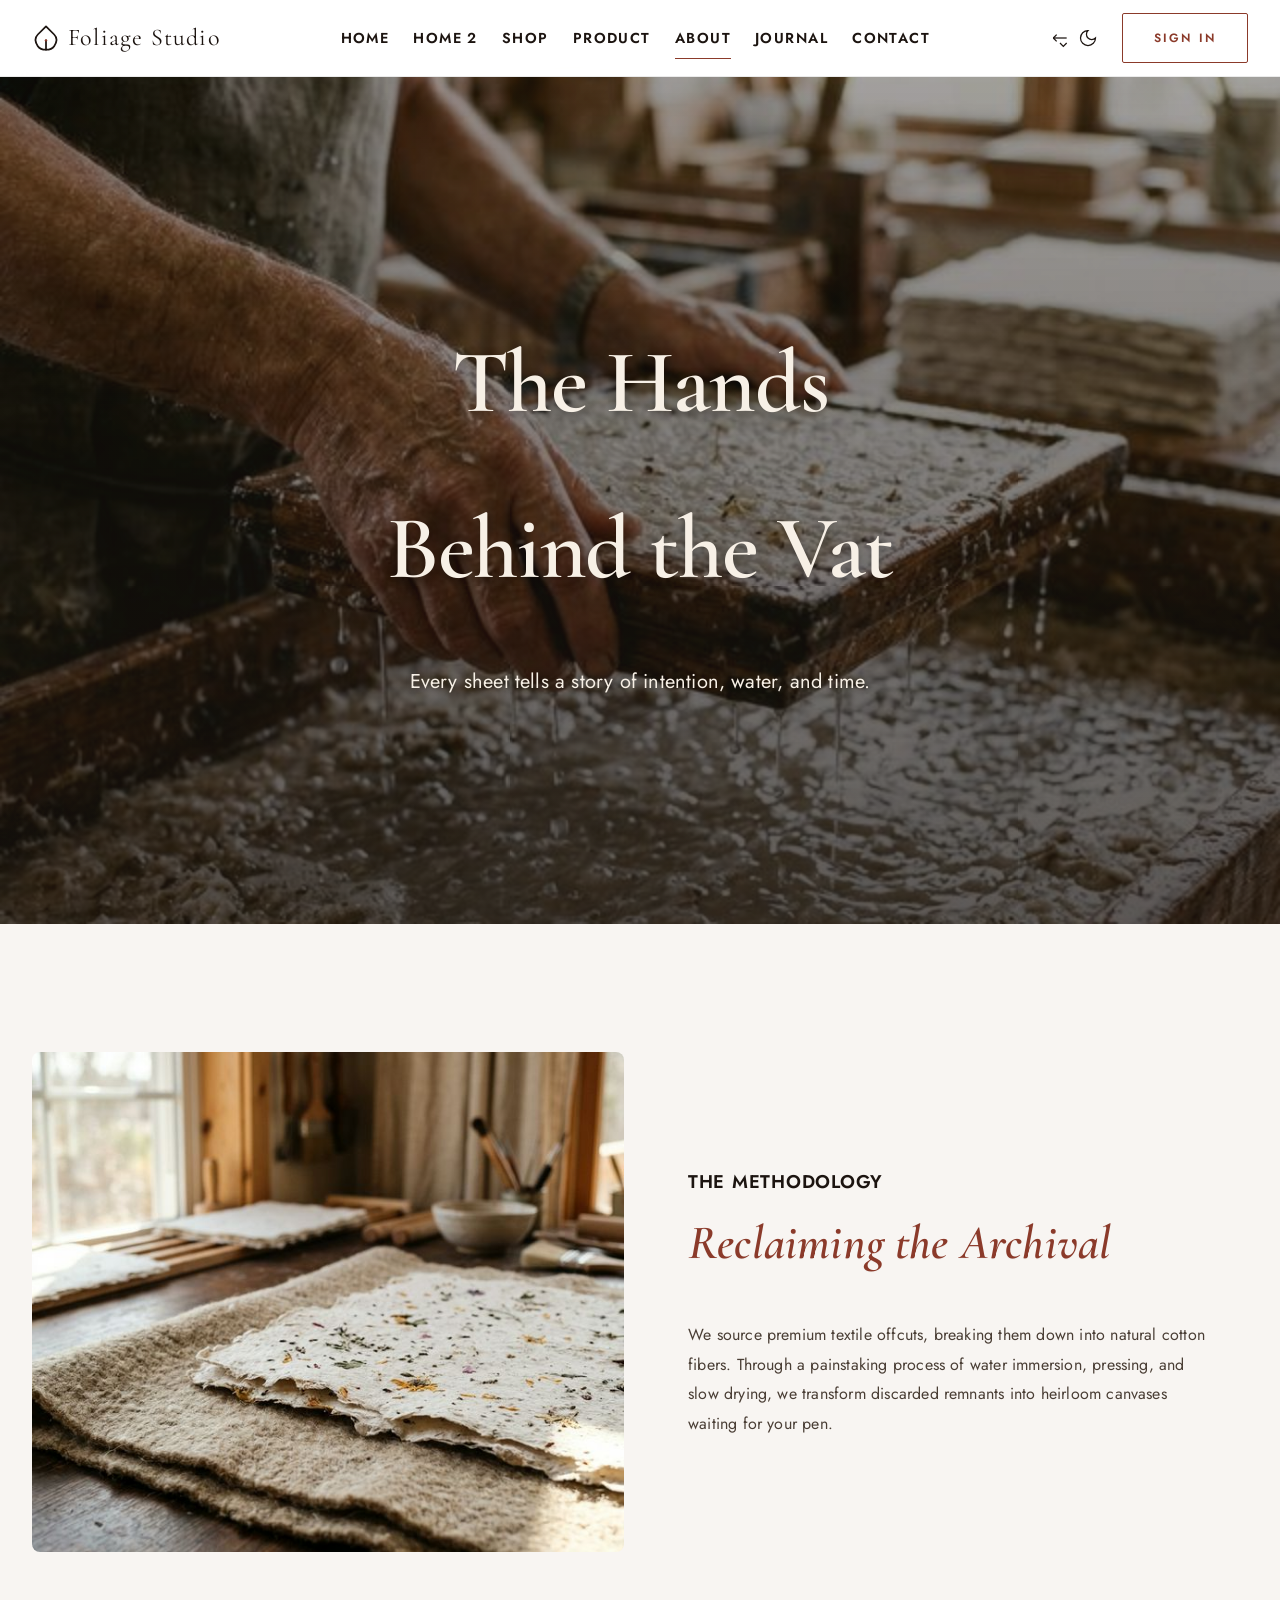
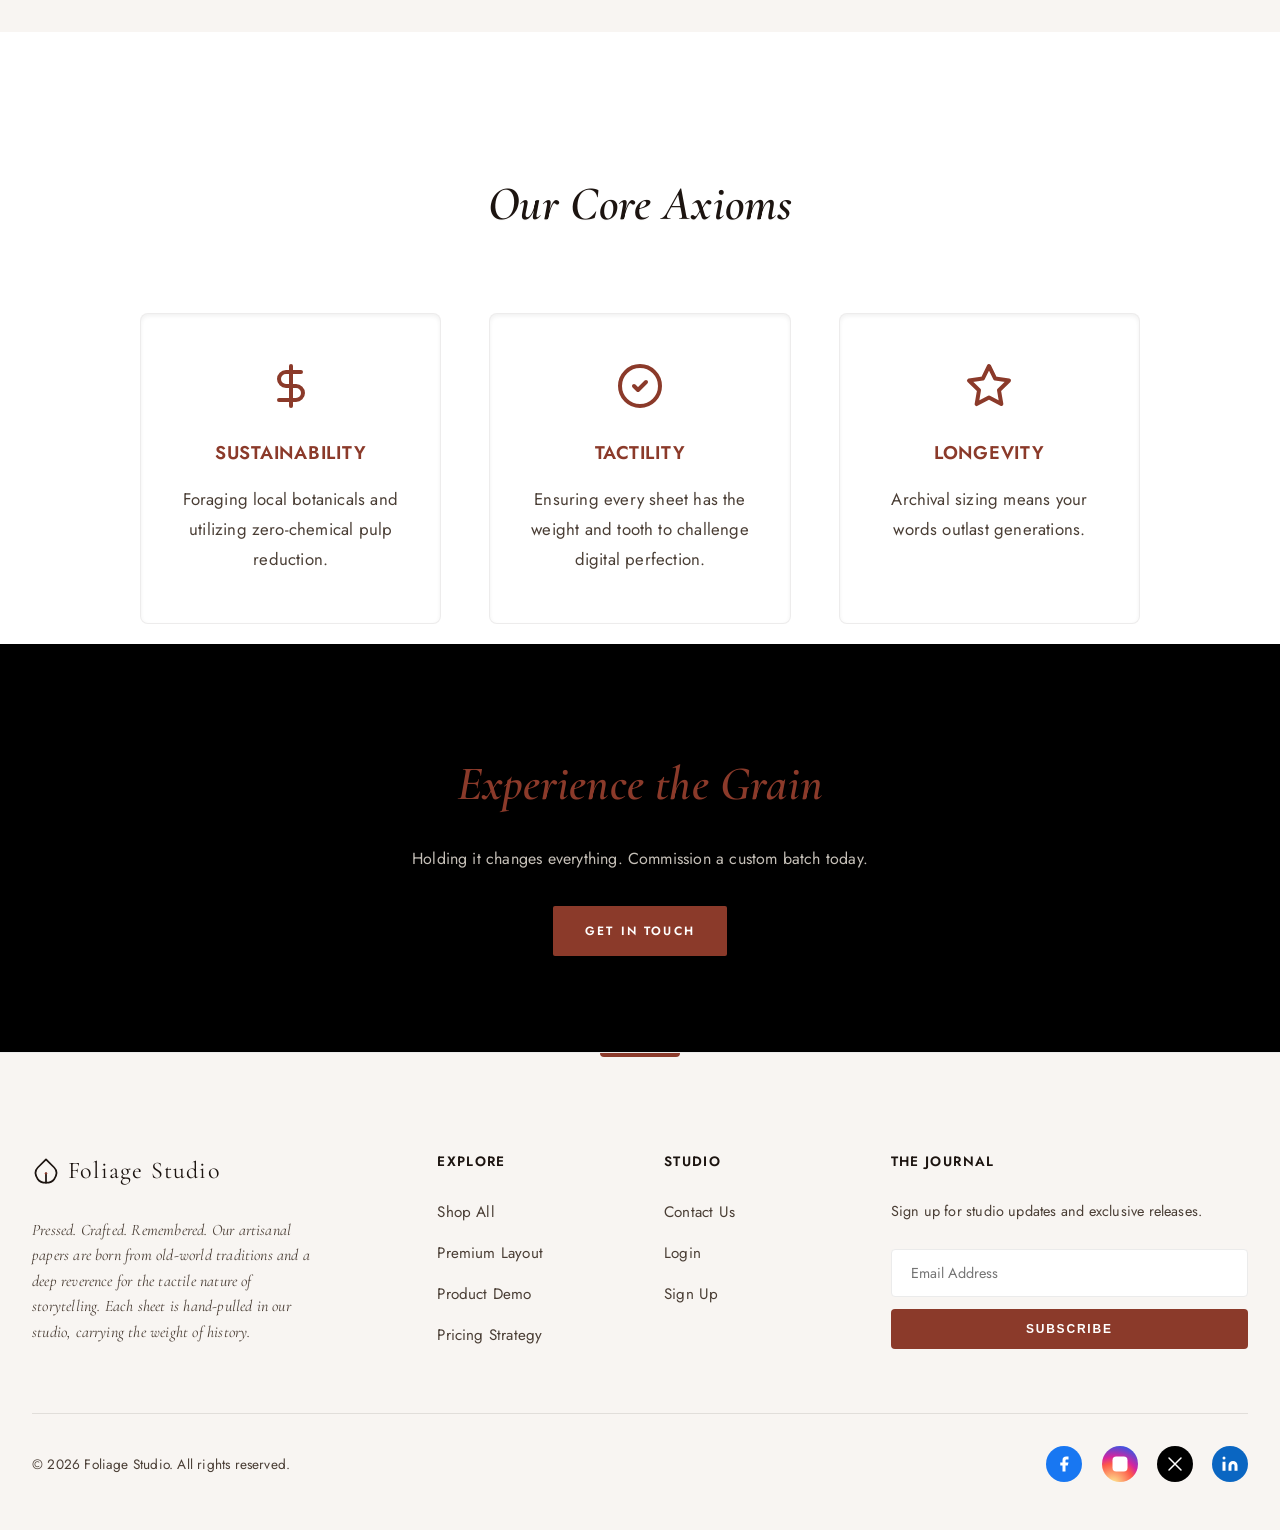
==== commit b31c178a: "Add files via upload Client Commit" ====
--- a/about.html
+++ b/about.html
@@ -117,9 +117,10 @@
 <body>
     <header class="site-header">
         <a href="index.html" class="brand-logo">
-            <svg xmlns="http://www.w3.org/2000/svg" viewBox="0 0 24 24">
-                <path d="M12 2C8 6 4 12 8 18c2.5 3.5 6.5 4 8 0 4-10-4-16-4-16z" />
-                <circle cx="16" cy="7" r="1.5" class="brand-dot" />
+            <svg xmlns="http://www.w3.org/2000/svg" viewBox="0 0 24 24" fill="none" stroke="currentColor" stroke-width="1.5" stroke-linecap="round" stroke-linejoin="round">
+                <path d="M12 2L19 9C22 12 21 16 19 19C17 22 13 22 12 22C11 22 7 22 5 19C3 16 2 12 5 9L12 2Z" />
+                <path d="M12 22V14" />
+                <circle cx="12" cy="14" r="1" class="brand-dot" />
             </svg>
             Foliage Studio
         </a>
@@ -171,18 +172,74 @@
 
     <main>
         <!-- ABOUT SECTION 1: UNIQUE HERO TEXT REVEAL -->
-        <section class="page-header paper-texture stagger-container" style="padding-bottom: 8rem; position: relative;">
-            <svg class="floating-sheet-svg float-pulse" style="left: 10%; top: 20%; opacity: 0.3;"
-                viewBox="0 0 100 100">
-                <path d="M80 10 L20 30 L30 90 L90 70 Z" fill="var(--color-primary-light)" />
-            </svg>
-
-            <h1 class="stagger-item reveal-right" style="font-size: clamp(3rem, 7vw, 6rem);">The Hands<br>Behind the Vat
-            </h1>
-            <p class="stagger-item"
-                style="margin-top:1rem; max-width: 600px; margin-left:auto; margin-right:auto; font-size: 1.2rem;">
-                Every sheet tells a story of intention, water, and time.
-            </p>
+        <style>
+            .about-hero {
+                position: relative;
+                height: calc(100vh - 52px);
+                display: flex;
+                align-items: center;
+                justify-content: center;
+                text-align: center;
+                overflow: hidden;
+                color: #F7F0E6;
+            }
+
+            .about-hero-bg {
+                position: absolute;
+                inset: 0;
+                z-index: 0;
+            }
+
+            .about-hero-bg img {
+                width: 100%;
+                height: 100%;
+                object-fit: cover;
+                transform: scale(1.1);
+                animation: slowZoomOut 15s ease-out forwards;
+            }
+
+            @keyframes slowZoomOut {
+                to { transform: scale(1); }
+            }
+
+            .about-hero .hero-overlay {
+                position: absolute;
+                inset: 0;
+                background: linear-gradient(to bottom, rgba(28, 20, 16, 0.4), rgba(28, 20, 16, 0.7));
+                z-index: 1;
+            }
+
+            .about-hero-content {
+                position: relative;
+                z-index: 10;
+                padding: 0 2rem;
+            }
+
+            .about-hero h1 {
+                color: #F7F0E6;
+                margin-bottom: 2rem;
+                text-shadow: 0 2px 10px rgba(0,0,0,0.3);
+            }
+
+            .about-hero p {
+                max-width: 600px;
+                margin: 0 auto;
+                font-size: 1.25rem;
+                opacity: 0.9;
+                text-shadow: 0 1px 5px rgba(0,0,0,0.3);
+            }
+        </style>
+
+        <section class="about-hero stagger-container">
+            <div class="about-hero-bg">
+                <img src="assets/images/our_studio_story.png" alt="Handmade paper studio background">
+                <div class="hero-overlay"></div>
+            </div>
+
+            <div class="about-hero-content">
+                <h1 class="stagger-item reveal-right" style="font-size: clamp(3rem, 7vw, 6rem);">The Hands<br>Behind the Vat</h1>
+                <p class="stagger-item">Every sheet tells a story of intention, water, and time.</p>
+            </div>
         </section>
 
         <!-- ABOUT SECTION 2: SLOW ZOOM PROCESS -->
@@ -235,10 +292,8 @@
                             <path d="M12 2v20" />
                             <path d="M17 5H9.5a3.5 3.5 0 0 0 0 7h5a3.5 3.5 0 0 1 0 7H6" />
                         </svg>
-                        <h3 style="margin-top: 1rem; font-family:var(--font-display); font-size:1.8rem;">Sustainability
-                        </h3>
-                        <p style="margin-top: 0.5rem;">Foraging local botanicals and utilizing zero-chemical pulp
-                            reduction.</p>
+                        <h3>Sustainability</h3>
+                        <p>Foraging local botanicals and utilizing zero-chemical pulp reduction.</p>
                     </div>
                     <div class="value-card stagger-item">
                         <svg class="card-icon" xmlns="http://www.w3.org/2000/svg" width="32" height="32"
@@ -247,9 +302,8 @@
                             <circle cx="12" cy="12" r="10" />
                             <path d="m9 12 2 2 4-4" />
                         </svg>
-                        <h3 style="margin-top: 1rem; font-family:var(--font-display); font-size:1.8rem;">Tactility</h3>
-                        <p style="margin-top: 0.5rem;">Ensuring every sheet has the weight and tooth to challenge
-                            digital perfection.</p>
+                        <h3>Tactility</h3>
+                        <p>Ensuring every sheet has the weight and tooth to challenge digital perfection.</p>
                     </div>
                     <div class="value-card stagger-item">
                         <svg class="card-icon" xmlns="http://www.w3.org/2000/svg" width="32" height="32"
@@ -258,8 +312,8 @@
                             <polygon
                                 points="12 2 15.09 8.26 22 9.27 17 14.14 18.18 21.02 12 17.77 5.82 21.02 7 14.14 2 9.27 8.91 8.26 12 2" />
                         </svg>
-                        <h3 style="margin-top: 1rem; font-family:var(--font-display); font-size:1.8rem;">Longevity</h3>
-                        <p style="margin-top: 0.5rem;">Archival sizing means your words outlast generations.</p>
+                        <h3>Longevity</h3>
+                        <p>Archival sizing means your words outlast generations.</p>
                     </div>
                 </div>
             </div>
@@ -293,13 +347,14 @@
         <div class="footer-grid">
             <div class="footer-brand">
                 <div class="brand-logo">
-                    <svg xmlns="http://www.w3.org/2000/svg" viewBox="0 0 24 24">
-                        <path d="M12 2C8 6 4 12 8 18c2.5 3.5 6.5 4 8 0 4-10-4-16-4-16z" />
-                        <circle cx="16" cy="7" r="1.5" class="brand-dot" />
-                    </svg>
+                    <svg xmlns="http://www.w3.org/2000/svg" viewBox="0 0 24 24" fill="none" stroke="currentColor" stroke-width="1.5" stroke-linecap="round" stroke-linejoin="round">
+                <path d="M12 2L19 9C22 12 21 16 19 19C17 22 13 22 12 22C11 22 7 22 5 19C3 16 2 12 5 9L12 2Z" />
+                <path d="M12 22V14" />
+                <circle cx="12" cy="14" r="1" class="brand-dot" />
+            </svg>
                     Foliage Studio
                 </div>
-                <p>Pressed. Crafted. Remembered.</p>
+                <p>Pressed. Crafted. Remembered. Our artisanal papers are born from old-world traditions and a deep reverence for the tactile nature of storytelling. Each sheet is hand-pulled in our studio, carrying the weight of history.</p>
             </div>
 
             <div>
@@ -323,10 +378,9 @@
 
             <div>
                 <h3 class="footer-title">The Journal</h3>
-                <p style="font-size:0.9rem; margin-bottom: 0.5rem;">Sign up for studio updates and exclusive releases.
-                </p>
+                <p style="font-size:0.9rem; margin-bottom: 0.5rem;">Sign up for studio updates and exclusive releases.</p>
                 <form class="newsletter-form" onsubmit="event.preventDefault()">
-                    <input type="email" placeholder="Email Address" class="newsletter-input" required>
+                    <input type="email" placeholder="Email Address" class="newsletter-input" required aria-label="Email Address">
                     <button type="submit" class="newsletter-btn">Subscribe</button>
                 </form>
             </div>
--- a/assets/css/styles.css
+++ b/assets/css/styles.css
@@ -18,21 +18,21 @@
     --color-secondary-dark: #2C3826;
 
     /* Backgrounds — Light Mode */
-    --bg-primary: #F7F0E6;
-    --bg-surface: #EDE4D4;
-    --bg-card: #FDFAF5;
-    --bg-deep: #D4BC9A;
+    --bg-primary: #FFFFFF;
+    --bg-surface: #F8F5F2;
+    --bg-card: #FFFFFF;
+    --bg-deep: #EBEBEB;
 
     /* Backgrounds — Dark Mode */
-    --bg-dark: #1C1410;
-    --bg-dark-surface: #2E241C;
-    --bg-dark-card: #3D3028;
+    --bg-dark: #000000;
+    --bg-dark-surface: #12100E;
+    --bg-dark-card: #1C1612;
 
     /* Text */
     --text-ink: #1C1410;
     --text-muted: #4A3E35;
     --text-faint: #8C7D72;
-    --text-invert: #F7F0E6;
+    --text-invert: #FFFFFF;
 
     /* Status — ONLY for indicators/metrics */
     --status-success: #3B6018;
@@ -48,27 +48,31 @@
     --radius-lg: 8px;
     --radius-xl: 16px;
 
-    /* Anti-Gravity Shadows */
-    --shadow-float: 0 8px 32px rgba(28, 20, 16, 0.10), 0 2px 8px rgba(28, 20, 16, 0.06);
-    --shadow-lift: 0 20px 60px rgba(28, 20, 16, 0.14), 0 4px 16px rgba(28, 20, 16, 0.08);
-    --shadow-press: 0 2px 8px rgba(28, 20, 16, 0.12);
+    /* Anti-Gravity Shadows — Layered for realism */
+    --shadow-float: 0 4px 6px -1px rgba(0, 0, 0, 0.1), 0 2px 4px -1px rgba(0, 0, 0, 0.06), 0 10px 15px -3px rgba(0, 0, 0, 0.1);
+    --shadow-lift: 0 20px 25px -5px rgba(0, 0, 0, 0.1), 0 10px 10px -5px rgba(0, 0, 0, 0.04), 0 0 0 1px rgba(0, 0, 0, 0.05);
+    --shadow-press: inset 0 2px 4px 0 rgba(0, 0, 0, 0.06);
 
     /* Typography */
     --font-display: 'Cormorant Garamond', Georgia, serif;
     --font-body: 'Jost', 'Helvetica Neue', sans-serif;
     --font-mono: 'Courier New', monospace;
 
+    /* Modern Texture Utilities */
+    --dot-bg: radial-gradient(rgba(28, 20, 16, 0.05) 1px, transparent 0);
+    --dot-size: 24px;
+
     /* Header Variable for easy JS toggles */
-    --bg-primary-rgb: 247, 240, 230;
+    --bg-primary-rgb: 255, 255, 255;
 }
 
 [data-theme="dark"] {
-    --bg-primary: #1C1410;
-    --bg-surface: #2E241C;
-    --bg-card: #3D3028;
-    --bg-deep: #4D3C30;
-
-    --text-ink: #F7F0E6;
+    --bg-primary: #000000;
+    --bg-surface: #12100E;
+    --bg-card: #1C1612;
+    --bg-deep: #2A1F18;
+
+    --text-ink: #FFFFFF;
     --text-muted: #C4B09A;
     --text-faint: #8C7D72;
 
@@ -78,7 +82,12 @@
     --color-secondary: #9AAE8C;
     --color-secondary-light: #2C3826;
 
-    --bg-primary-rgb: 28, 20, 16;
+    --bg-primary-rgb: 0, 0, 0;
+
+    --dot-bg: radial-gradient(rgba(247, 240, 230, 0.03) 1px, transparent 0);
+
+    --shadow-float: 0 10px 30px rgba(0, 0, 0, 0.5);
+    --shadow-lift: 0 20px 50px rgba(0, 0, 0, 0.7);
 }
 
 /* Base Styles */
@@ -88,37 +97,48 @@
     padding: 0;
 }
 
+html,
 body {
+    width: 100%;
+    margin: 0;
+    padding: 0;
+    overflow-x: hidden;
+    position: relative;
     background-color: var(--bg-primary);
     color: var(--text-muted);
     font-family: var(--font-body);
-    font-weight: 300;
+    font-weight: 400;
     font-size: 1rem;
     line-height: 1.85;
+    letter-spacing: 0.012em;
     transition: background-color 0.4s ease, color 0.4s ease;
-    overflow-x: hidden;
+    -webkit-font-smoothing: antialiased;
+    -moz-osx-font-smoothing: grayscale;
+    text-rendering: optimizeLegibility;
+    padding-top: 38px; /* Height of the fixed header */
 }
 
 /* Typography Rules */
 h1 {
     font-family: var(--font-display);
-    font-weight: 300;
+    font-weight: 600;
     font-size: clamp(2.5rem, 6vw, 4.5rem);
-    letter-spacing: -0.01em;
+    letter-spacing: -0.015em;
     color: var(--text-ink);
 }
 
 h2 {
     font-family: var(--font-display);
-    font-weight: 400;
+    font-weight: 600;
     font-size: clamp(1.8rem, 4vw, 3rem);
     font-style: italic;
     color: var(--text-ink);
+    text-shadow: 0 1px 1px rgba(0,0,0,0.03);
 }
 
 h3 {
     font-family: var(--font-body);
-    font-weight: 500;
+    font-weight: 600;
     font-size: 1.15rem;
     letter-spacing: 0.04em;
     text-transform: uppercase;
@@ -309,6 +329,16 @@
 .section-overlap {
     position: relative;
     padding: 8rem 2rem 5rem 2rem;
+    background-image: var(--dot-bg);
+    background-size: var(--dot-size) var(--dot-size);
+    overflow: hidden;
+}
+
+@media (max-width: 1024px) {
+    .section-overlap {
+        padding: 6rem 1.5rem 4rem 1.5rem;
+        margin-top: 0 !important;
+    }
 }
 
 /* The actual overlap margins, z-indexes applied directly */
@@ -362,14 +392,16 @@
 
 /* HEADER / NAV */
 .site-header {
-    position: sticky;
+    position: fixed;
     top: 0;
+    left: 0;
+    width: 100%;
     backdrop-filter: blur(12px) saturate(1.5);
     -webkit-backdrop-filter: blur(12px) saturate(1.5);
     background: rgba(var(--bg-primary-rgb), 0.88);
     border-bottom: 0.5px solid var(--bg-deep);
     z-index: 1000;
-    padding: 1rem 2rem;
+    padding: 0.8rem 2rem;
     display: flex;
     align-items: center;
     justify-content: space-between;
@@ -412,7 +444,7 @@
 .nav-links a {
     font-family: var(--font-body);
     font-size: 0.9rem;
-    font-weight: 500;
+    font-weight: 600;
     color: var(--text-ink);
     text-transform: uppercase;
     letter-spacing: 0.1em;
@@ -636,7 +668,7 @@
 /* HERO SECTION */
 .section-hero {
     position: relative;
-    min-height: 95vh;
+    min-height: calc(100vh - 52px);
     display: flex;
     align-items: center;
     justify-content: center;
@@ -685,7 +717,7 @@
     font-size: clamp(1.2rem, 2.5vw, 1.8rem);
     font-style: italic;
     margin-bottom: 2.5rem;
-    font-weight: 300;
+    font-weight: 400;
 }
 
 .hero-ctas {
@@ -824,11 +856,12 @@
 
 .pull-quote {
     font-family: var(--font-display);
+    font-weight: 500;
     font-size: clamp(1.5rem, 3vw, 2.2rem);
     font-style: italic;
     color: var(--color-primary);
     margin: 2rem 0;
-    line-height: 1.4;
+    line-height: 1.5;
     position: relative;
 }
 
@@ -870,18 +903,43 @@
     z-index: 2;
 }
 
-@media (max-width: 900px) {
+@media (max-width: 768px) {
     .about-split {
         grid-template-columns: 1fr;
-        gap: 3rem;
+        gap: 2.5rem;
+        text-align: center;
+        padding: 0 1rem;
     }
 
     .about-text {
-        padding-right: 0;
+        padding: 0;
+        display: flex;
+        flex-direction: column;
+        align-items: center;
+        margin-bottom: 2.5rem;
+    }
+
+    .about-text h3,
+    .about-text h2,
+    .about-text p {
+        text-align: center;
+        width: 100%;
+    }
+
+    .pull-quote {
+        margin: 1.25rem 0;
+        font-size: clamp(1.4rem, 8vw, 1.8rem);
+        line-height: 1.4;
+    }
+
+    .about-text p {
+        font-size: 0.95rem;
+        line-height: 1.7;
     }
 
     .about-images {
-        height: 450px;
+        height: 320px;
+        order: 1;
     }
 }
 
@@ -895,61 +953,115 @@
     text-align: center;
 }
 
-.testimonial-stack {
-    display: flex;
-    flex-direction: column;
-    gap: 2rem;
-    max-width: 800px;
-    margin: 3rem auto 0;
+.testimonial-grid {
+    display: grid;
+    grid-template-columns: repeat(3, 1fr);
+    gap: 2.5rem;
+    max-width: 1280px;
+    margin: 4rem auto 0;
+}
+
+@media (max-width: 1024px) {
+    .testimonial-grid {
+        grid-template-columns: repeat(2, 1fr);
+    }
+}
+
+@media (max-width: 768px) {
+    .testimonial-grid {
+        grid-template-columns: 1fr;
+    }
 }
 
 .testimonial-card {
     position: relative;
-    padding: 3rem;
+    padding: 3rem 2.5rem;
     background: var(--bg-card);
     border-radius: var(--radius-lg);
     border: 0.5px solid rgba(28, 20, 16, 0.08);
     box-shadow: var(--shadow-press);
-}
-
-.quote-mark {
-    position: absolute;
-    top: -10px;
-    left: 20px;
-    font-family: var(--font-display);
-    font-size: 5rem;
-    color: var(--bg-deep);
-    opacity: 0.3;
-    line-height: 1;
-}
-
-[dir="rtl"] .quote-mark {
-    left: auto;
-    right: 20px;
+    display: flex;
+    flex-direction: column;
+    text-align: left;
+    transition: all 0.4s cubic-bezier(.22, 1, .36, 1);
+}
+
+[dir="rtl"] .testimonial-card {
+    text-align: right;
+}
+
+.testimonial-card:hover {
+    transform: translateY(-8px);
+    box-shadow: var(--shadow-lift);
+}
+
+.testimonial-card.alternate {
+    transform: rotate3d(0, 0, 1, 1deg);
+}
+
+.testimonial-card.alternate:hover {
+    transform: translateY(-8px) rotate3d(0, 0, 1, 0deg);
+}
+
+.testimonial-stars {
+    color: var(--color-primary);
+    font-size: 0.8rem;
+    letter-spacing: 0.2rem;
+    margin-bottom: 2rem;
 }
 
 .testimonial-text {
     font-family: var(--font-display);
+    font-weight: 500;
     font-style: italic;
-    font-size: clamp(1.2rem, 2vw, 1.5rem);
+    font-size: 1.25rem;
     color: var(--text-ink);
-    margin-bottom: 1.5rem;
-    line-height: 1.6;
+    margin-bottom: 2.5rem;
+    line-height: 1.7;
+    flex: 1;
+}
+
+.testimonial-meta {
+    display: flex;
+    align-items: center;
+    gap: 1.25rem;
+    margin-top: auto;
+}
+
+.author-init {
+    width: 44px;
+    height: 44px;
+    border-radius: 50%;
+    background: var(--color-primary-light);
+    color: var(--color-primary-dark);
+    display: flex;
+    align-items: center;
+    justify-content: center;
+    flex-shrink: 0;
+}
+
+[data-theme="dark"] .author-init {
+    background: var(--bg-deep);
+    color: var(--color-primary);
 }
 
 .testimonial-author {
     font-family: var(--font-body);
-    font-weight: 500;
-    font-size: 0.9rem;
+    font-weight: 600;
+    font-size: 0.85rem;
     color: var(--text-ink);
     text-transform: uppercase;
-    letter-spacing: 0.1em;
+    letter-spacing: 0.12em;
+    margin: 0;
+    line-height: 1.2;
 }
 
 .testimonial-product {
-    font-size: 0.8rem;
-    color: var(--text-faint);
-    margin-top: 0.2rem;
+    font-size: 0.72rem;
+    color: var(--color-primary);
+    font-weight: 500;
+    margin: 4px 0 0 0;
+    opacity: 0.8;
 }
 
 /* CTA BANNER */
@@ -1018,11 +1130,23 @@
 .site-footer {
     background-color: var(--bg-surface);
     color: var(--text-muted);
-    padding: 5rem 2rem 2rem;
+    padding: 6rem 2rem 3rem;
     position: relative;
     /* No gap above footer */
     margin-top: 0;
-    border-top: 0.5px solid var(--bg-deep);
+    border-top: 1px solid var(--bg-deep);
+}
+
+.site-footer::before {
+    content: '';
+    position: absolute;
+    top: 0;
+    left: 50%;
+    transform: translateX(-50%);
+    width: 80px;
+    height: 4px;
+    background: var(--color-primary);
+    border-radius: 0 0 4px 4px;
 }
 
 .footer-grid {
@@ -1040,8 +1164,11 @@
 .footer-brand p {
     font-family: var(--font-display);
     font-style: italic;
-    font-size: 1.1rem;
-    color: var(--text-faint);
+    font-size: 1rem;
+    color: var(--text-muted);
+    line-height: 1.6;
+    margin-top: 1.5rem;
+    max-width: 280px;
 }
 
 .footer-title {
@@ -1072,43 +1199,49 @@
 
 .newsletter-form {
     display: flex;
-    margin-top: 1rem;
-    position: relative;
+    flex-direction: column;
+    gap: 0.8rem;
+    margin-top: 1.5rem;
 }
 
 .newsletter-input {
     flex: 1;
-    background: transparent;
-    border: none;
-    border-bottom: 1px solid var(--text-faint);
-    padding: 0.8rem 0;
+    background: var(--bg-primary);
+    border: 1.5px solid var(--bg-deep);
+    padding: 0.8rem 1.2rem;
     color: var(--text-ink);
     font-family: var(--font-body);
-    font-size: 1rem;
+    font-size: 0.9rem;
+    border-radius: var(--radius-md);
     outline: none;
-    transition: border-color 0.3s;
+    transition: all 0.3s cubic-bezier(.22, 1, .36, 1);
 }
 
 .newsletter-input:focus {
-    border-bottom-color: var(--color-primary);
+    border-color: var(--color-primary);
+    background: var(--bg-card);
+    box-shadow: var(--shadow-press);
 }
 
 .newsletter-btn {
-    background: transparent;
+    background: var(--color-primary);
+    color: var(--text-invert);
     border: none;
-    border-bottom: 1px solid var(--text-faint);
-    color: var(--text-ink);
-    cursor: pointer;
-    padding: 0 1rem;
+    padding: 0.8rem 1.5rem;
     text-transform: uppercase;
     font-size: 0.75rem;
     font-weight: 600;
-    letter-spacing: 0.1em;
-    transition: color 0.3s;
+    letter-spacing: 0.15em;
+    border-radius: var(--radius-md);
+    cursor: pointer;
+    transition: all 0.3s;
+    width: 100%;
 }
 
 .newsletter-btn:hover {
-    color: var(--color-primary);
+    background-color: var(--color-primary-mid);
+    transform: translateY(-2px);
+    box-shadow: var(--shadow-float);
 }
 
 .footer-bottom {
@@ -1402,7 +1535,16 @@
 
 .auth-title {
     text-align: center;
+    margin-bottom: 0.5rem;
+}
+
+.auth-subtitle {
+    text-align: center;
     margin-bottom: 2rem;
+    color: var(--text-faint);
+    font-size: 1.1rem;
+    font-family: var(--font-display);
+    font-style: italic;
 }
 
 .auth-sub {
@@ -1603,12 +1745,15 @@
     }
 }
 
+.filter-toggle-btn {
+    display: none;
+}
+
 /* SHOP / PRODUCT GRID */
 .shop-layout {
-    display: flex;
-    max-width: 1300px;
-    margin: 0 auto;
-    gap: 3rem;
+    display: grid;
+    grid-template-columns: 240px 1fr;
+    gap: 4rem;
     align-items: start;
 }
 
@@ -1624,44 +1769,58 @@
     flex: 1;
     display: grid;
     grid-template-columns: repeat(4, 1fr);
-    gap: 2rem;
-}
-
+    gap: 3rem 2rem;
+}
+
+/* PRODUCT CARD */
 .product-card {
-    background: var(--bg-card);
-    border: 0.5px solid rgba(28, 20, 16, 0.08);
-    border-radius: var(--radius-lg);
+    background: var(--bg-primary);
+    border-radius: var(--radius-sm);
     overflow: hidden;
-    position: relative;
-    transition: transform 0.3s cubic-bezier(.22, 1, .36, 1), box-shadow 0.3s;
-    display: flex;
-    flex-direction: column;
+    transition: transform 0.4s cubic-bezier(.22, 1, .36, 1), box-shadow 0.4s ease;
+    border: 1px solid rgba(0,0,0,0.04);
 }
 
 .product-card:hover {
-    transform: translateY(-8px) rotate3d(0.5, 1, 0, 1.5deg);
-    box-shadow: var(--shadow-lift);
+    transform: translateY(-8px);
+    box-shadow: var(--shadow-float);
+    border-color: rgba(0,0,0,0.08);
+}
+
+.product-image-wrap {
+    aspect-ratio: 4/5;
+    overflow: hidden;
+    background: #fdfdfd;
 }
 
 .product-image {
     width: 100%;
-    aspect-ratio: 4/5;
+    height: 100%;
     object-fit: cover;
+    transition: transform 0.6s ease;
+}
+
+.product-card:hover .product-image {
+    transform: scale(1.05);
 }
 
 .product-info {
-    padding: 1.5rem;
+    padding: 2rem 1.5rem;
     text-align: center;
-    flex: 1;
     display: flex;
     flex-direction: column;
+    align-items: center;
 }
 
 .product-title {
     font-family: var(--font-display);
-    font-size: 1.25rem;
+    font-size: 1.15rem;
+    font-weight: 500;
+    text-transform: uppercase;
+    letter-spacing: 0.12em;
     color: var(--text-ink);
-    margin-bottom: 0.5rem;
+    margin-bottom: 0.75rem;
+    line-height: 1.3;
 }
 
 .product-actions {
@@ -1690,15 +1849,14 @@
 }
 
 .filter-title {
-    font-family: var(--font-body);
+    font-size: 0.8rem;
     font-weight: 600;
-    font-size: 0.8rem;
     text-transform: uppercase;
-    letter-spacing: 0.1em;
-    margin-bottom: 1rem;
+    letter-spacing: 0.15em;
     color: var(--text-ink);
-    border-bottom: 1px solid var(--bg-deep);
-    padding-bottom: 0.5rem;
+    margin-bottom: 1.5rem;
+    padding-bottom: 0.75rem;
+    border-bottom: 1px solid rgba(0,0,0,0.05);
 }
 
 .filter-list {
@@ -1722,12 +1880,15 @@
 @media (max-width: 1024px) {
     .shop-grid {
         grid-template-columns: repeat(2, 1fr);
+        justify-items: center;
     }
 }
 
 @media (max-width: 1024px) {
     .shop-layout {
-        flex-direction: column;
+        display: grid;
+        grid-template-columns: 1fr;
+        gap: 2rem;
     }
 
     .filter-sidebar {
@@ -1769,6 +1930,12 @@
 @media (max-width: 600px) {
     .shop-grid {
         grid-template-columns: 1fr;
+        justify-items: center;
+    }
+
+    .product-card {
+        max-width: 400px;
+        width: 100%;
     }
 }
 
@@ -1964,4 +2131,79 @@
         width: calc(50% - 1rem);
         /* Mimic the width of the regular 1fr columns */
     }
+}
+
+/* ABOUT VALUES GRID — CORE AXIOMS */
+.about-values-grid {
+    display: grid;
+    grid-template-columns: repeat(3, 1fr);
+    gap: 3rem;
+    margin-top: 5rem;
+}
+
+.value-card {
+    background: var(--bg-card);
+    padding: 3.5rem 2.5rem;
+    border-radius: var(--radius-xl);
+    border: 0.5px solid rgba(28, 20, 16, 0.08);
+    box-shadow: var(--shadow-press);
+    transition: transform 0.4s cubic-bezier(.22, 1, .36, 1), box-shadow 0.4s, background 0.4s;
+    display: flex;
+    flex-direction: column;
+    align-items: center;
+    text-align: center;
+}
+
+.value-card:hover {
+    transform: translateY(-5px);
+    box-shadow: var(--shadow-float);
+    background: var(--bg-surface);
+}
+
+[data-theme="dark"] .value-card:hover {
+    background: var(--bg-deep);
+    border-color: var(--color-primary);
+}
+
+.value-card:hover h3 {
+    color: var(--color-primary-mid);
+}
+
+[data-theme="dark"] .value-card:hover h3 {
+    color: #FFFFFF;
+}
+
+[data-theme="dark"] .value-card:hover p {
+    color: rgba(255, 255, 255, 0.9);
+}
+
+.value-card .card-icon {
+    width: 48px;
+    height: 48px;
+    color: var(--color-primary);
+    margin-bottom: 2rem;
+}
+
+.value-card h3 {
+    margin-bottom: 1.25rem !important;
+    line-height: 1.2;
+}
+
+.value-card p {
+    line-height: 1.8 !important;
+    color: var(--text-muted);
+    font-size: 1.05rem;
+    margin: 0 !important;
+}
+
+@media (max-width: 900px) {
+    .about-values-grid {
+        grid-template-columns: 1fr;
+        gap: 2rem;
+        margin-top: 3rem;
+    }
+
+    .value-card {
+        padding: 2.5rem 1.5rem;
+    }
 }
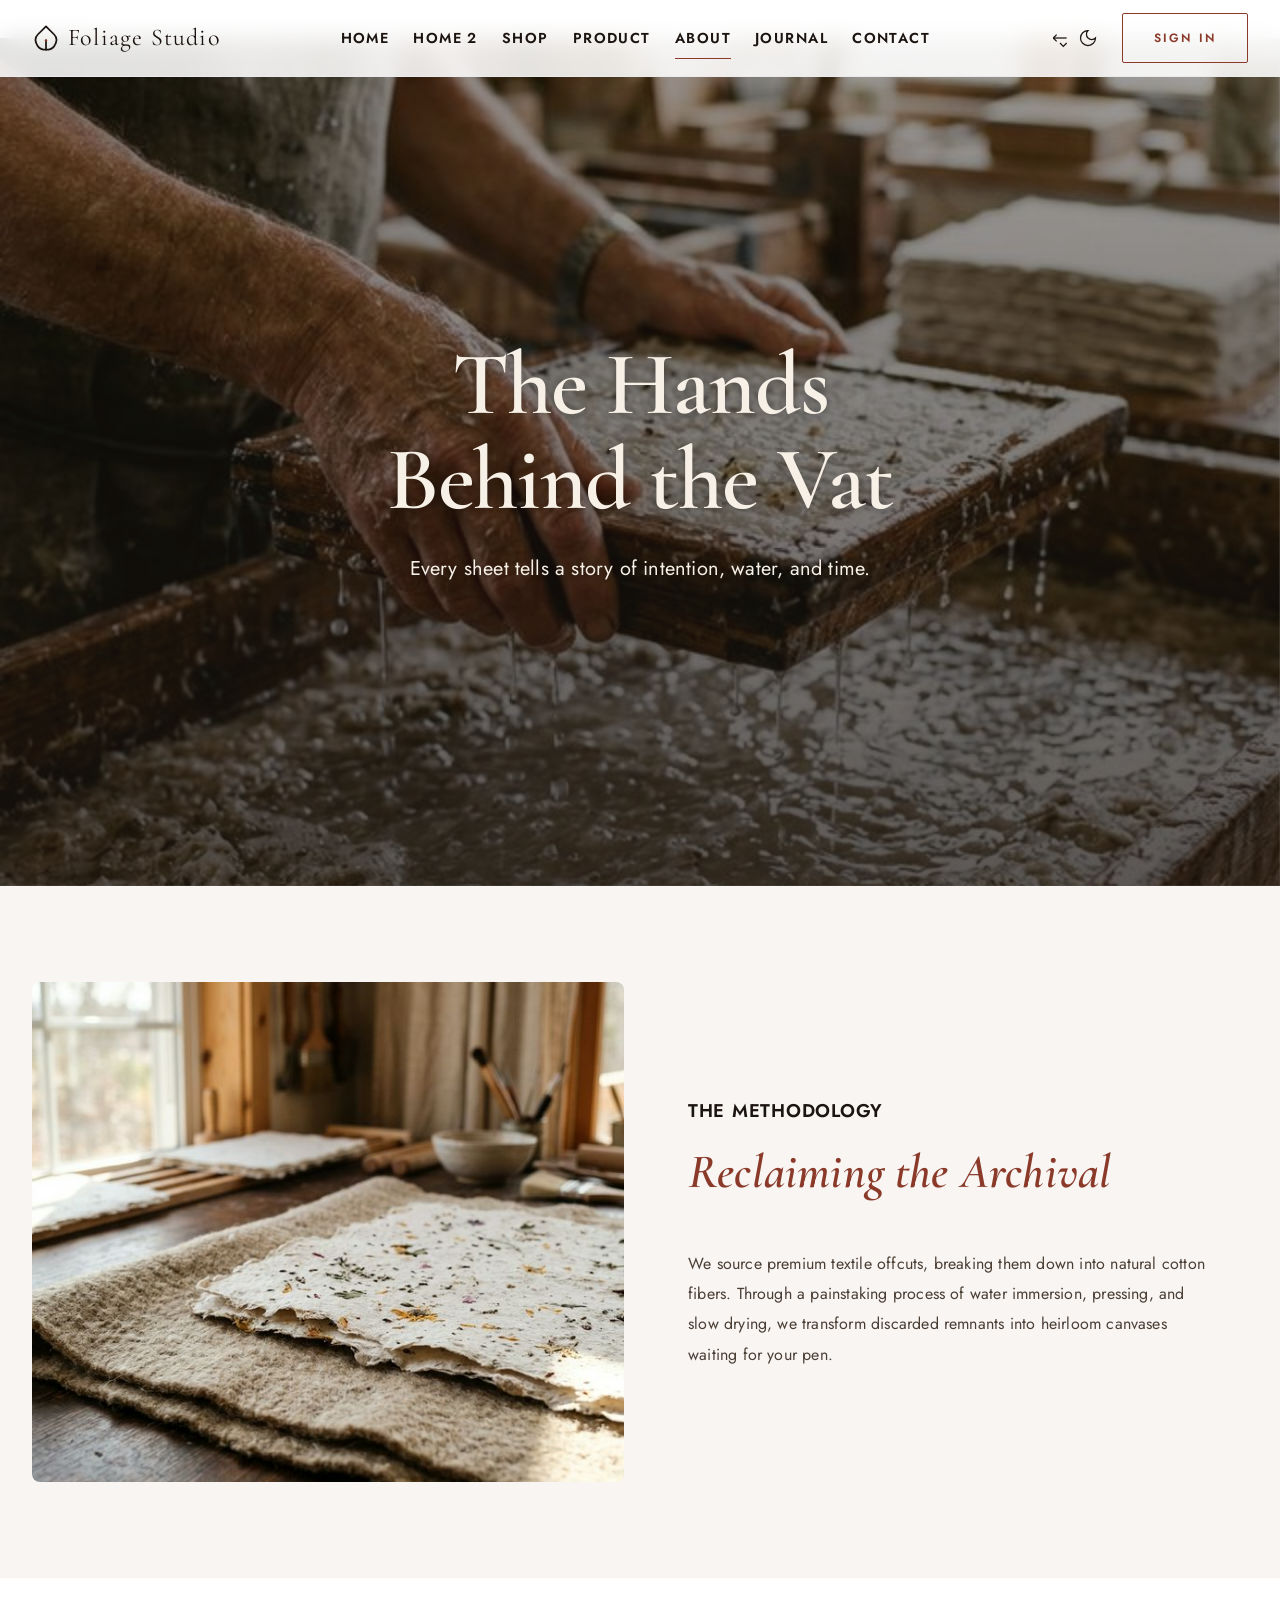
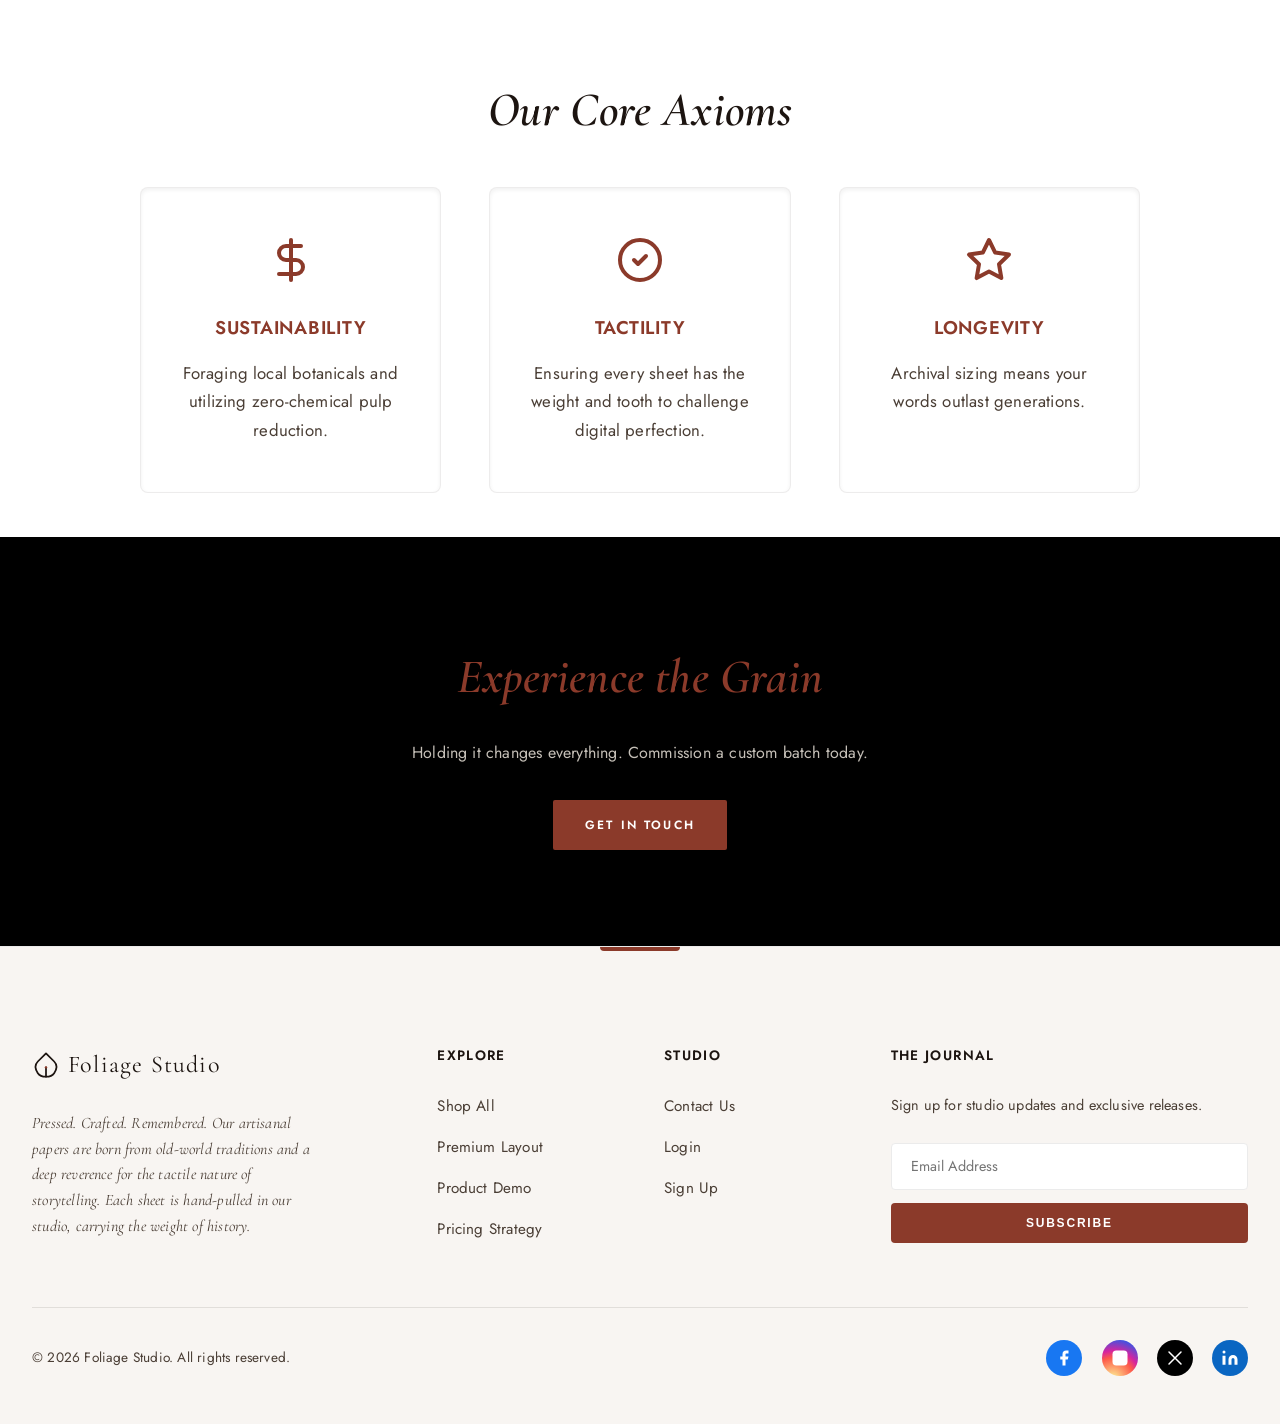
==== commit 1a0f1376: "Add files via upload Client 2 Commit" ====
--- a/about.html
+++ b/about.html
@@ -114,7 +114,7 @@
     </style>
 </head>
 
-<body>
+<body class="about-page">
     <header class="site-header">
         <a href="index.html" class="brand-logo">
             <svg xmlns="http://www.w3.org/2000/svg" viewBox="0 0 24 24" fill="none" stroke="currentColor" stroke-width="1.5" stroke-linecap="round" stroke-linejoin="round">
@@ -172,15 +172,17 @@
 
     <main>
         <!-- ABOUT SECTION 1: UNIQUE HERO TEXT REVEAL -->
-        <style>
-            .about-hero {
-                position: relative;
-                height: calc(100vh - 52px);
-                display: flex;
-                align-items: center;
-                justify-content: center;
-                text-align: center;
-                overflow: hidden;
+        <style>
+            .about-hero {
+                position: relative;
+                height: auto;
+                min-height: calc(100vh - 52px);
+                padding: 6rem 2rem;
+                display: flex;
+                align-items: center;
+                justify-content: center;
+                text-align: center;
+                overflow: hidden;
                 color: #F7F0E6;
             }
 
@@ -209,26 +211,84 @@
                 z-index: 1;
             }
 
-            .about-hero-content {
-                position: relative;
-                z-index: 10;
-                padding: 0 2rem;
-            }
-
-            .about-hero h1 {
-                color: #F7F0E6;
-                margin-bottom: 2rem;
-                text-shadow: 0 2px 10px rgba(0,0,0,0.3);
-            }
-
-            .about-hero p {
-                max-width: 600px;
-                margin: 0 auto;
-                font-size: 1.25rem;
-                opacity: 0.9;
-                text-shadow: 0 1px 5px rgba(0,0,0,0.3);
-            }
-        </style>
+            .about-hero-content {
+                position: relative;
+                z-index: 10;
+                padding: 0 2rem;
+                max-width: 760px;
+                margin: 0 auto;
+            }
+
+            .about-hero h1 {
+                color: #F7F0E6;
+                line-height: 1.06;
+                margin-bottom: 1.5rem;
+                text-shadow: 0 2px 10px rgba(0,0,0,0.3);
+            }
+
+            .about-hero p {
+                max-width: 680px;
+                margin: 0 auto;
+                font-size: 1.25rem;
+                line-height: 1.75;
+                opacity: 0.9;
+                text-shadow: 0 1px 5px rgba(0,0,0,0.3);
+            }
+
+            .about-method-section {
+                padding-top: 6rem;
+                padding-bottom: 6rem;
+            }
+
+            .about-method-copy p {
+                line-height: 1.9;
+            }
+
+            .about-values-section {
+                padding-top: 6.5rem;
+                padding-bottom: 6.5rem;
+            }
+
+            .about-values-section h2 {
+                margin-bottom: 1.25rem;
+                line-height: 1.18;
+            }
+
+            .about-values-section .about-values-grid {
+                margin-top: 3rem;
+            }
+
+            .about-values-section .value-card {
+                padding: 3rem 2rem;
+            }
+
+            .about-values-section .value-card h3 {
+                line-height: 1.25;
+                margin-bottom: 1rem;
+            }
+
+            .about-values-section .value-card p {
+                line-height: 1.7 !important;
+                max-width: 22ch;
+                margin: 0 auto !important;
+            }
+
+            @media (max-width: 900px) {
+                .about-hero {
+                    padding: 5rem 1.5rem;
+                }
+
+                .about-method-section,
+                .about-values-section {
+                    padding-top: 4.5rem;
+                    padding-bottom: 4.5rem;
+                }
+
+                .about-values-section .about-values-grid {
+                    margin-top: 2.5rem;
+                }
+            }
+        </style>
 
         <section class="about-hero stagger-container">
             <div class="about-hero-bg">
@@ -243,7 +303,7 @@
         </section>
 
         <!-- ABOUT SECTION 2: SLOW ZOOM PROCESS -->
-        <section class="section-overlap z-2" style="background:var(--bg-surface);">
+        <section class="section-overlap z-2 about-method-section" style="background:var(--bg-surface);">
             <div class="section-divider-top divider-bg-surface">
                 <svg viewBox="0 0 1200 120" preserveAspectRatio="none">
                     <path
@@ -262,7 +322,7 @@
                 <div class="slow-zoom stagger-item" style="height: 500px;">
                     <img src="assets/images/about_methodology.png" alt="Studio Process">
                 </div>
-                <div class="stagger-item" style="padding: 2rem;">
+                <div class="stagger-item about-method-copy" style="padding: 2rem;">
                     <h3 style="color:var(--text-ink);">The Methodology</h3>
                     <h2 style="margin-bottom: 2rem; color: var(--color-primary);">Reclaiming the Archival</h2>
                     <p>We source premium textile offcuts, breaking them down into natural cotton fibers. Through a
@@ -273,7 +333,7 @@
         </section>
 
         <!-- ABOUT SECTION 3: ANIMATED VALUES GRID -->
-        <section class="section-overlap z-3 paper-texture" style="background:var(--bg-primary);">
+        <section class="section-overlap z-3 paper-texture about-values-section" style="background:var(--bg-primary);">
             <div class="section-divider-top divider-bg-primary">
                 <svg viewBox="0 0 1200 120" preserveAspectRatio="none">
                     <path
@@ -444,4 +504,4 @@
     </button>
 </body>
 
-</html>+</html>
--- a/assets/css/styles.css
+++ b/assets/css/styles.css
@@ -115,7 +115,11 @@
     -webkit-font-smoothing: antialiased;
     -moz-osx-font-smoothing: grayscale;
     text-rendering: optimizeLegibility;
-    padding-top: 38px; /* Height of the fixed header */
+}
+
+body {
+    padding-top: 38px;
+    /* Height of the fixed header */
 }
 
 /* Typography Rules */
@@ -133,7 +137,7 @@
     font-size: clamp(1.8rem, 4vw, 3rem);
     font-style: italic;
     color: var(--text-ink);
-    text-shadow: 0 1px 1px rgba(0,0,0,0.03);
+    text-shadow: 0 1px 1px rgba(0, 0, 0, 0.03);
 }
 
 h3 {
@@ -1516,6 +1520,22 @@
     left: 2rem;
 }
 
+@media (max-width: 600px) {
+    .auth-page {
+        padding-top: 3.5rem;
+    }
+
+    .auth-toggles {
+        top: 1rem;
+        right: 1rem;
+    }
+
+    [dir="rtl"] .auth-toggles {
+        left: 1rem;
+        right: auto;
+    }
+}
+
 .auth-card {
     width: 100%;
     max-width: 460px;
@@ -1778,13 +1798,13 @@
     border-radius: var(--radius-sm);
     overflow: hidden;
     transition: transform 0.4s cubic-bezier(.22, 1, .36, 1), box-shadow 0.4s ease;
-    border: 1px solid rgba(0,0,0,0.04);
+    border: 1px solid rgba(0, 0, 0, 0.04);
 }
 
 .product-card:hover {
     transform: translateY(-8px);
     box-shadow: var(--shadow-float);
-    border-color: rgba(0,0,0,0.08);
+    border-color: rgba(0, 0, 0, 0.08);
 }
 
 .product-image-wrap {
@@ -1856,7 +1876,7 @@
     color: var(--text-ink);
     margin-bottom: 1.5rem;
     padding-bottom: 0.75rem;
-    border-bottom: 1px solid rgba(0,0,0,0.05);
+    border-bottom: 1px solid rgba(0, 0, 0, 0.05);
 }
 
 .filter-list {
